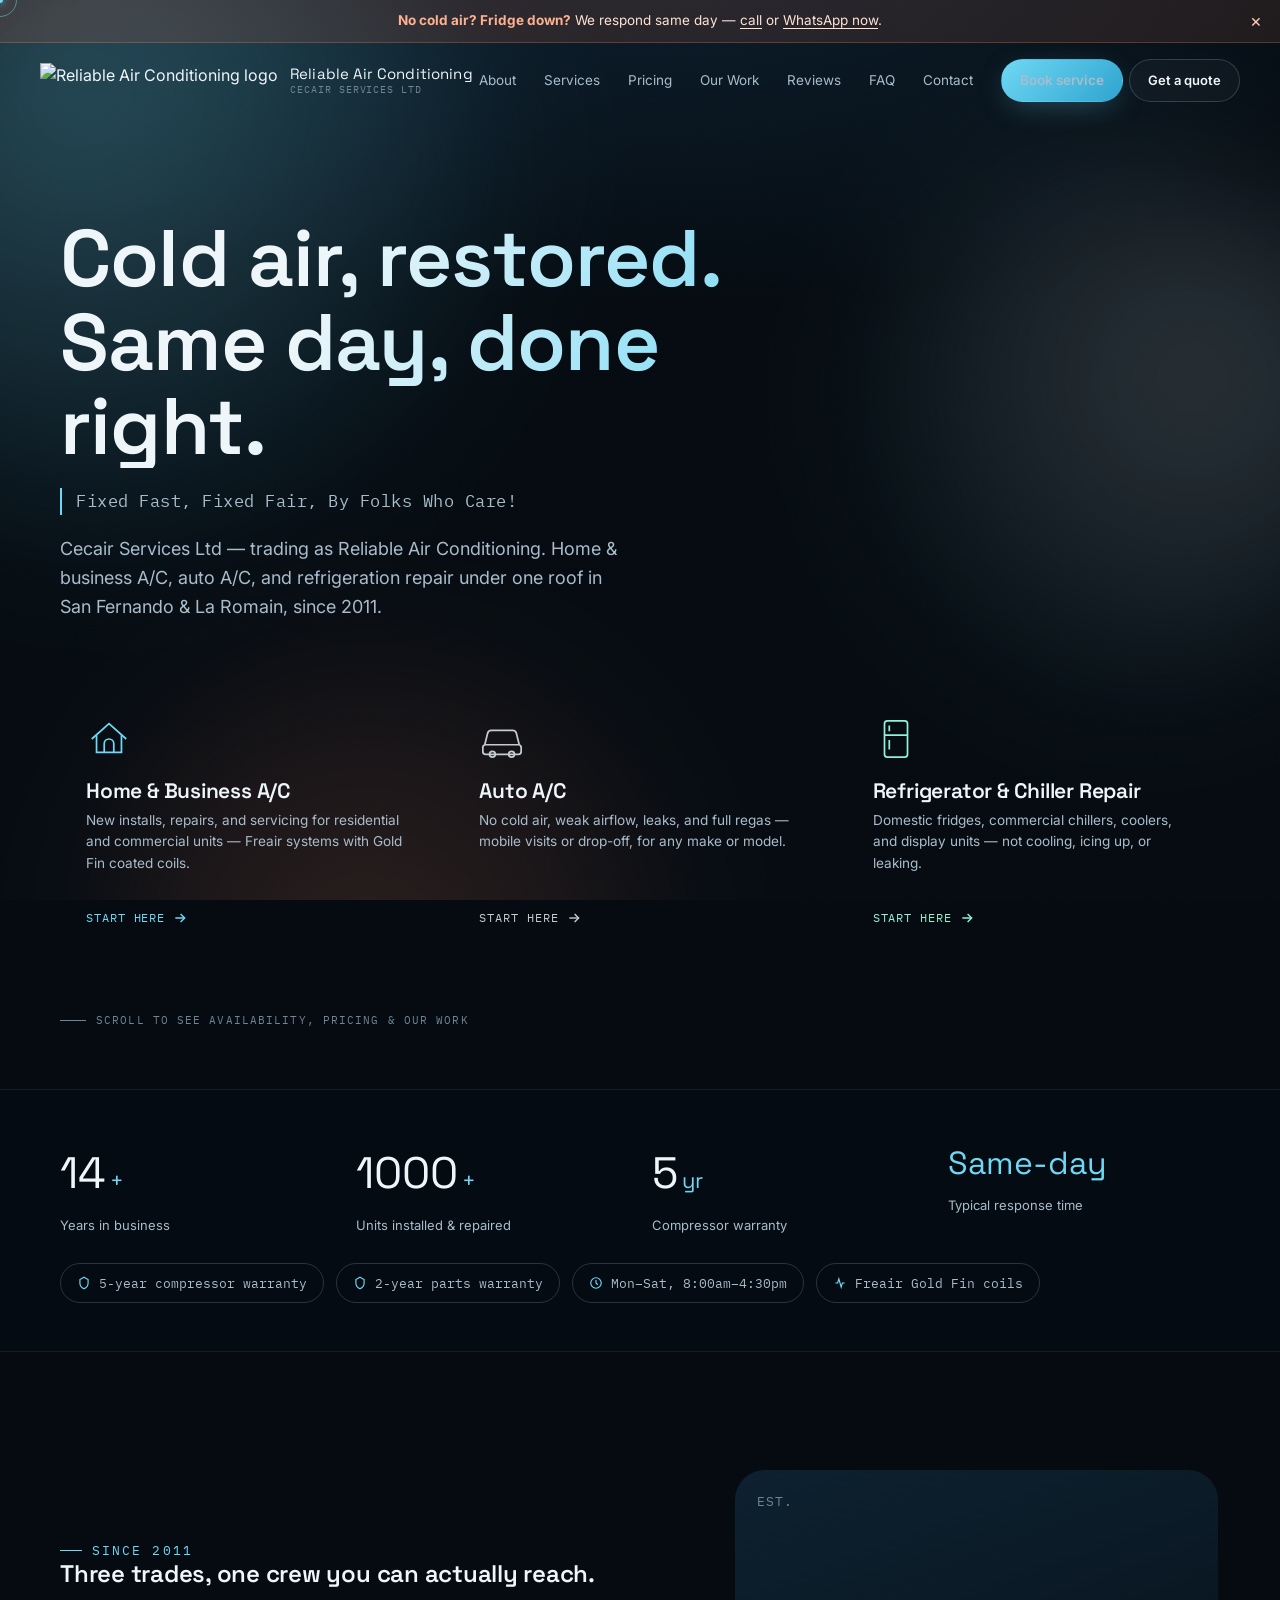
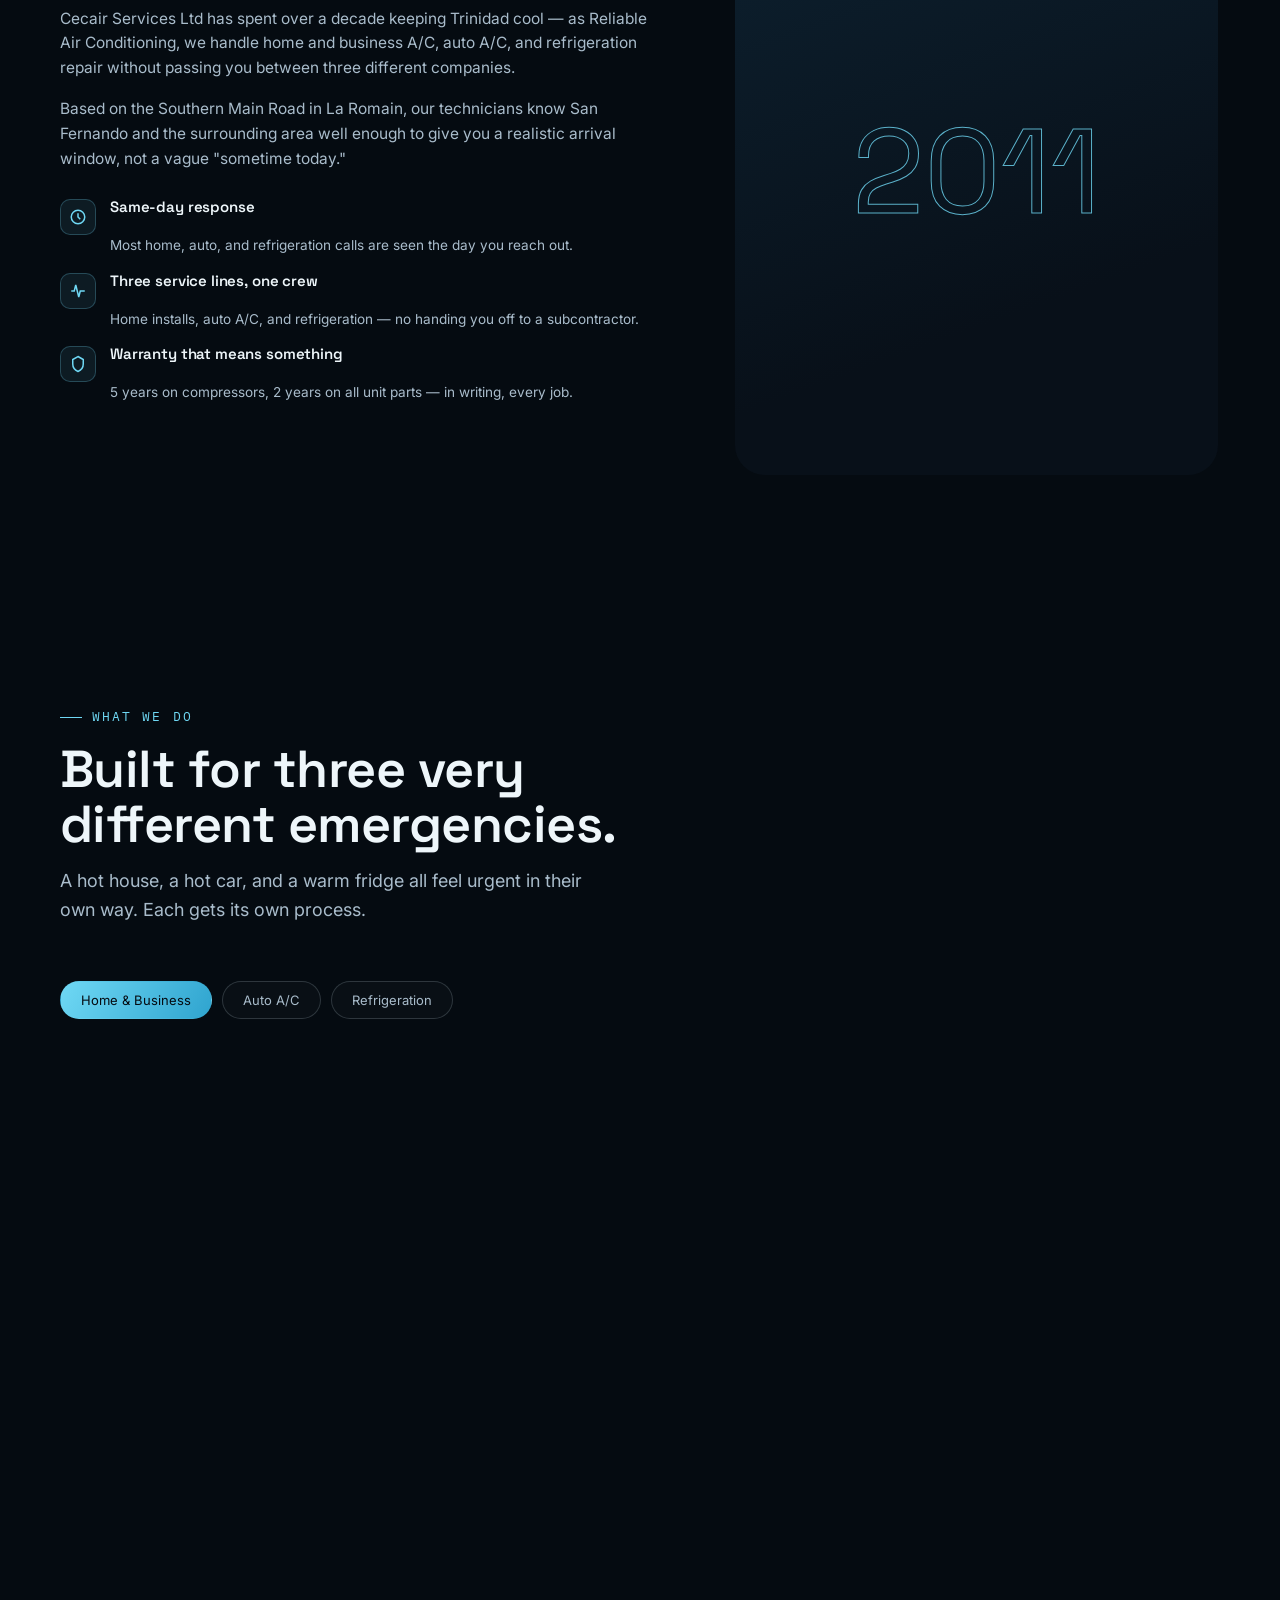
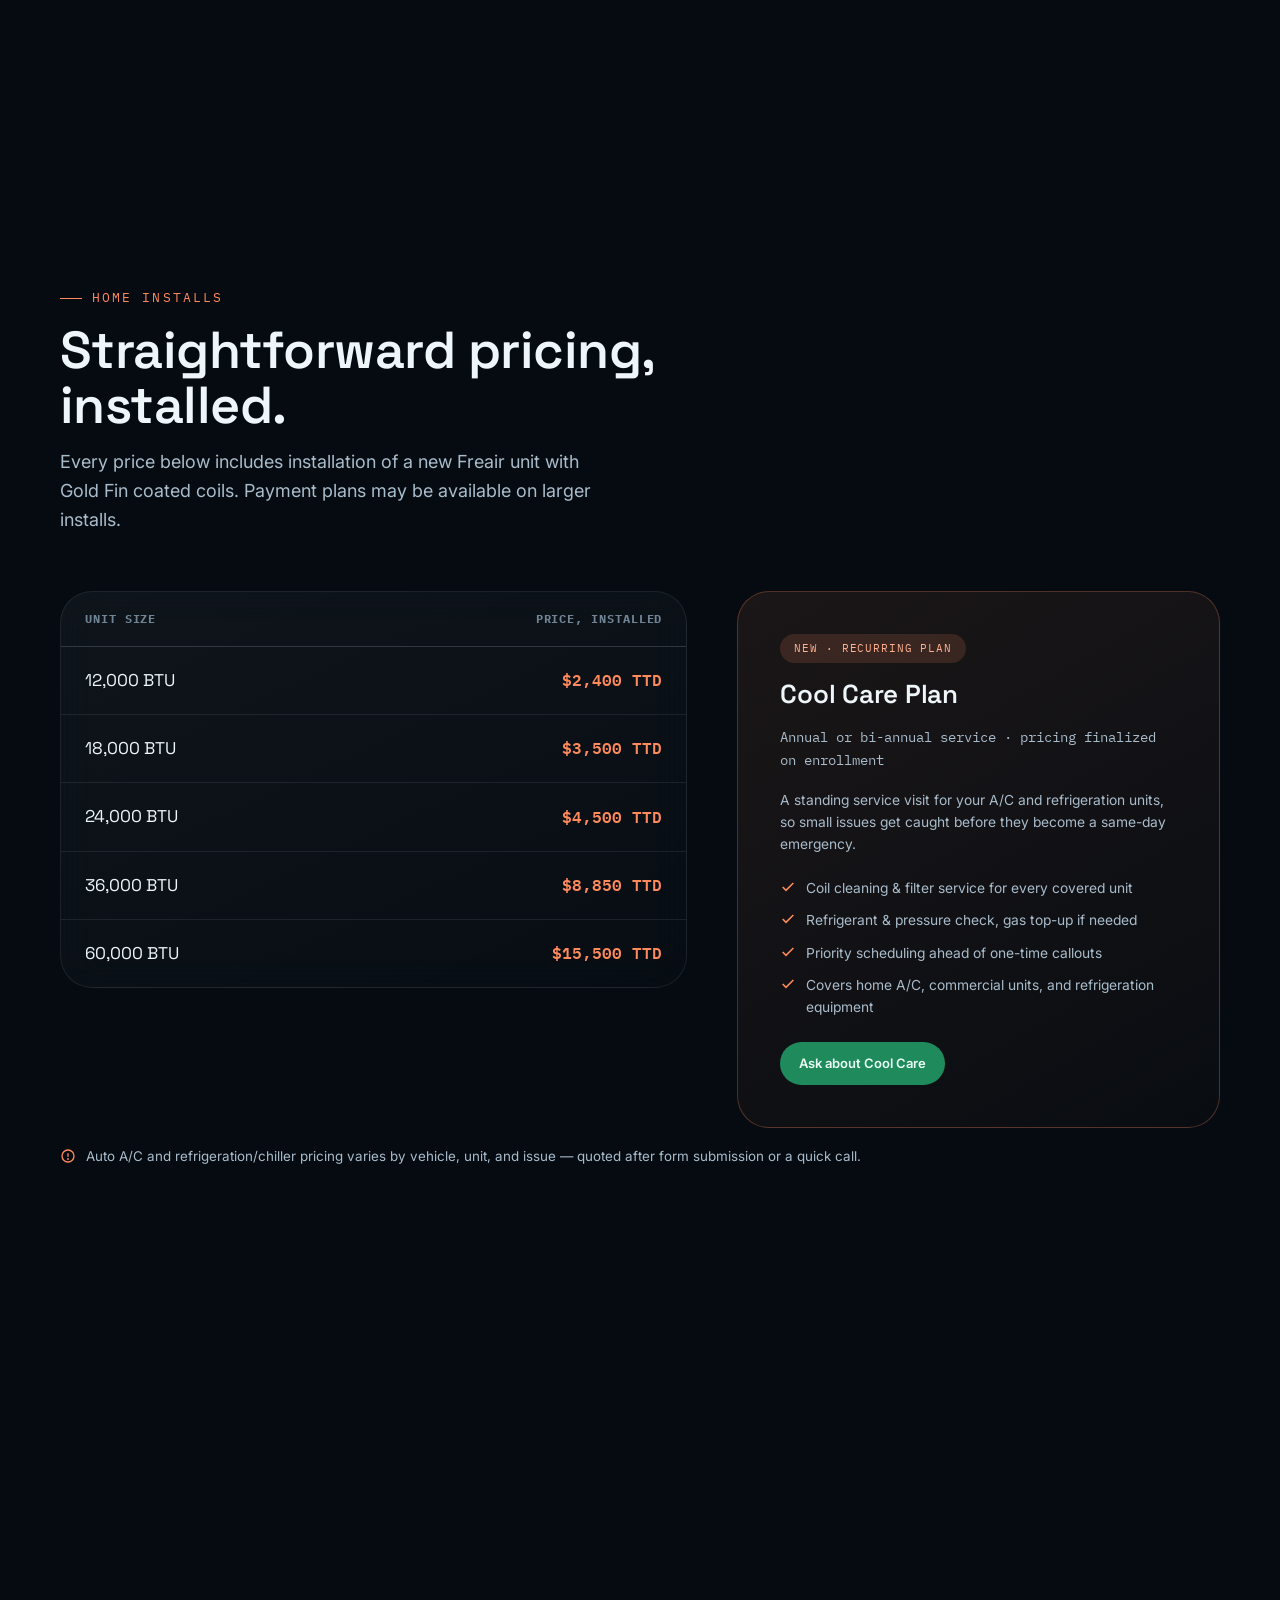
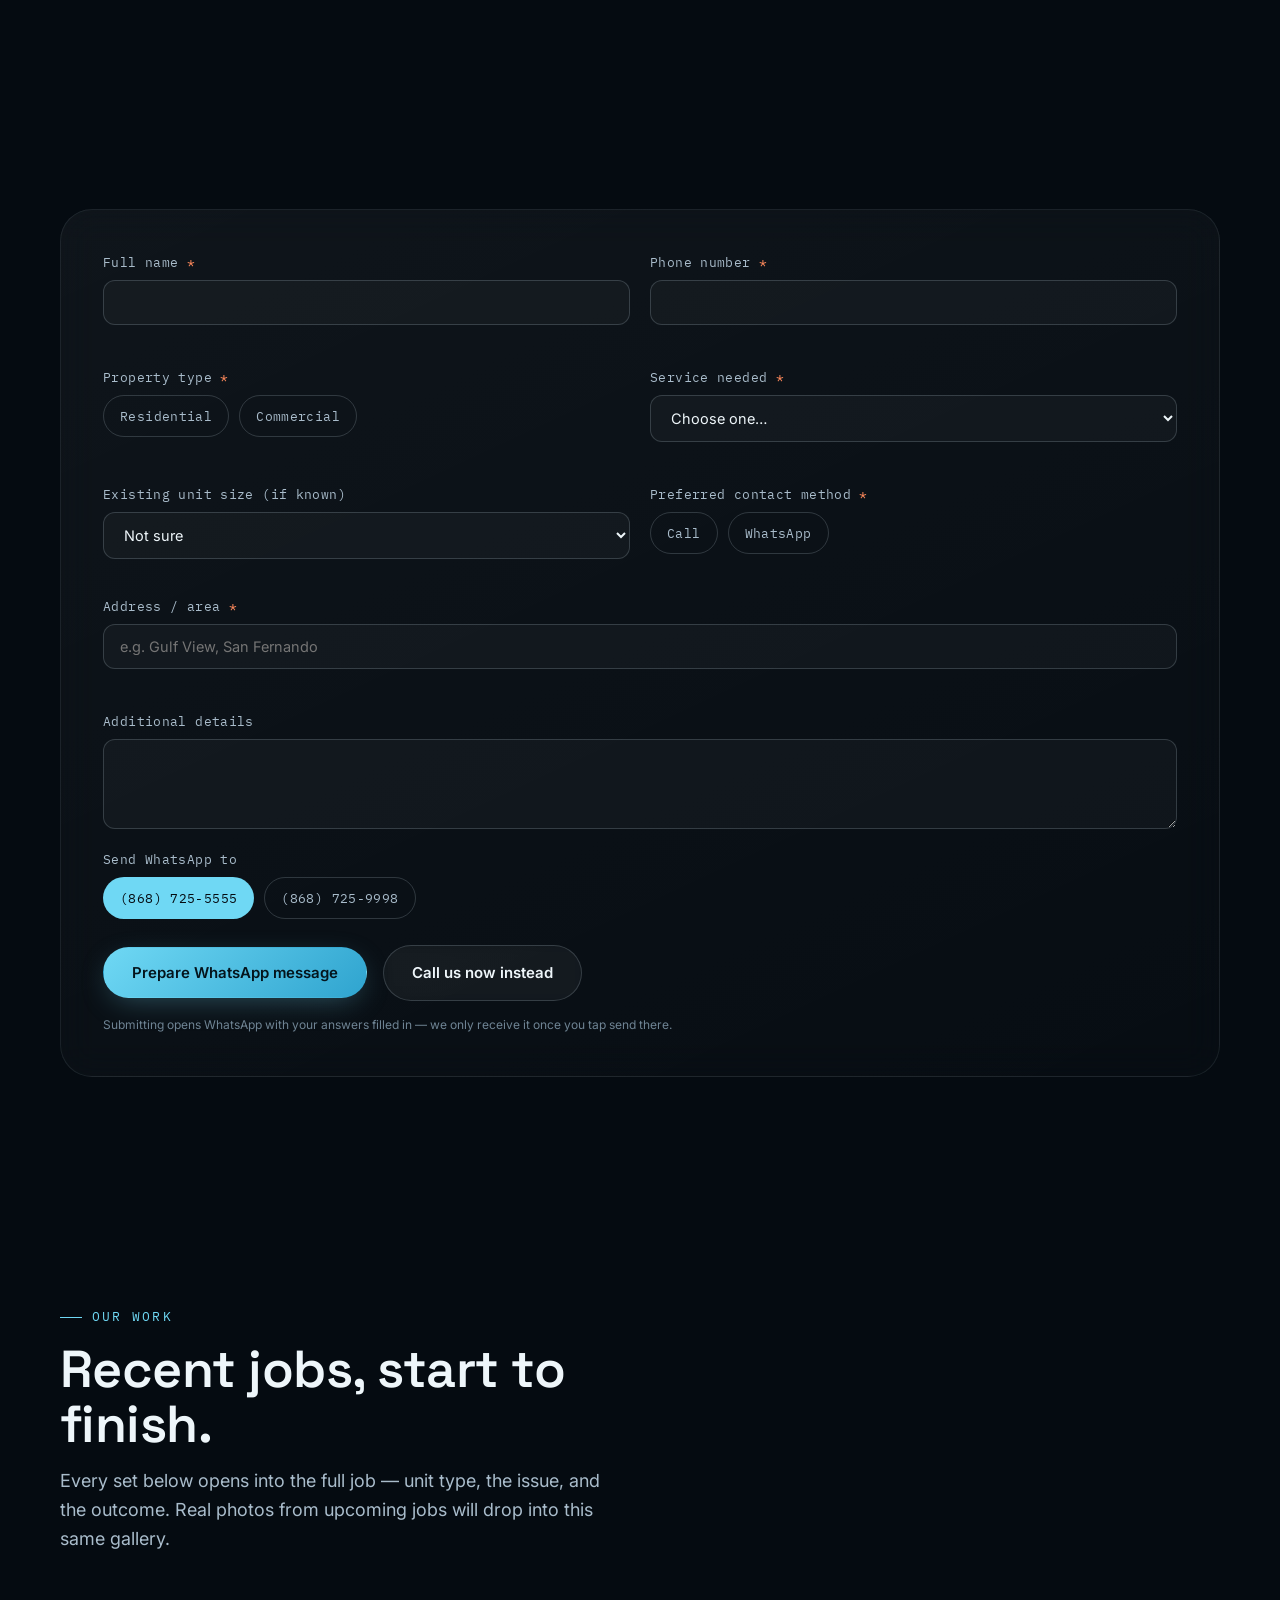
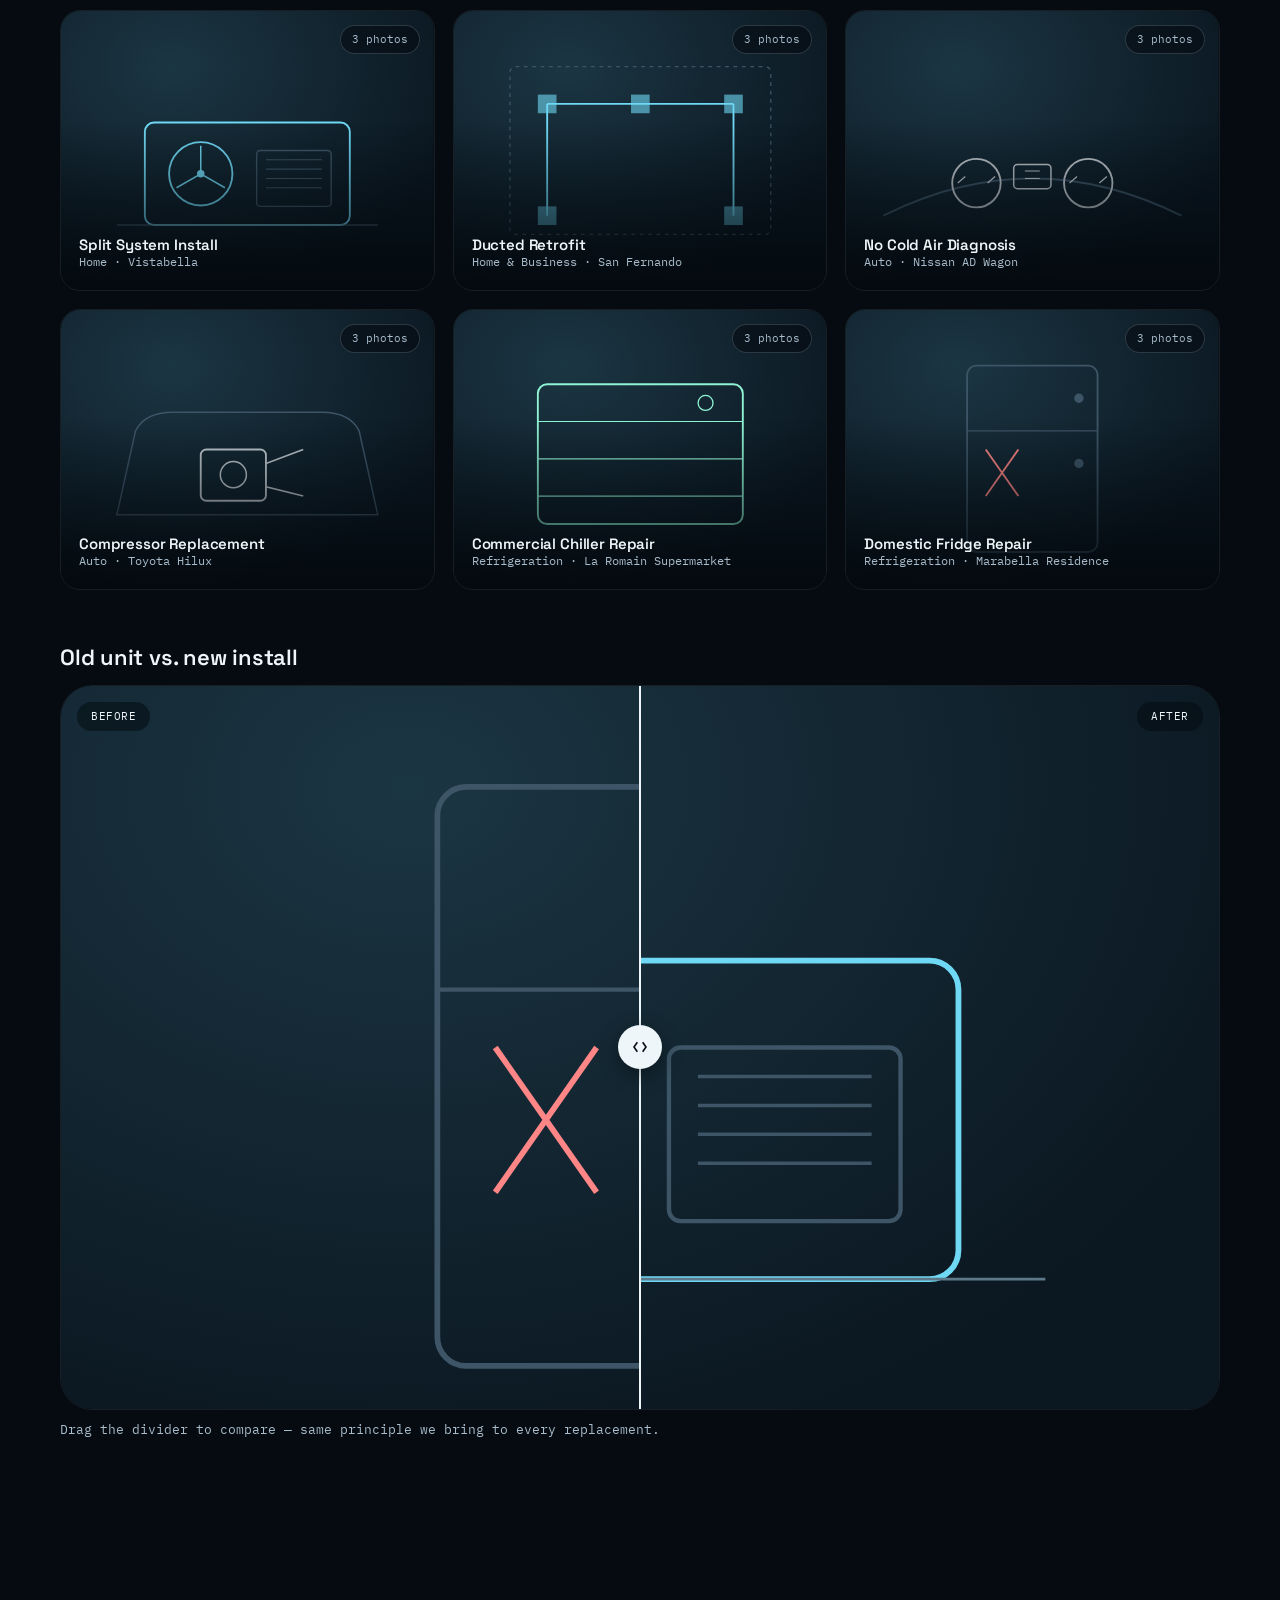
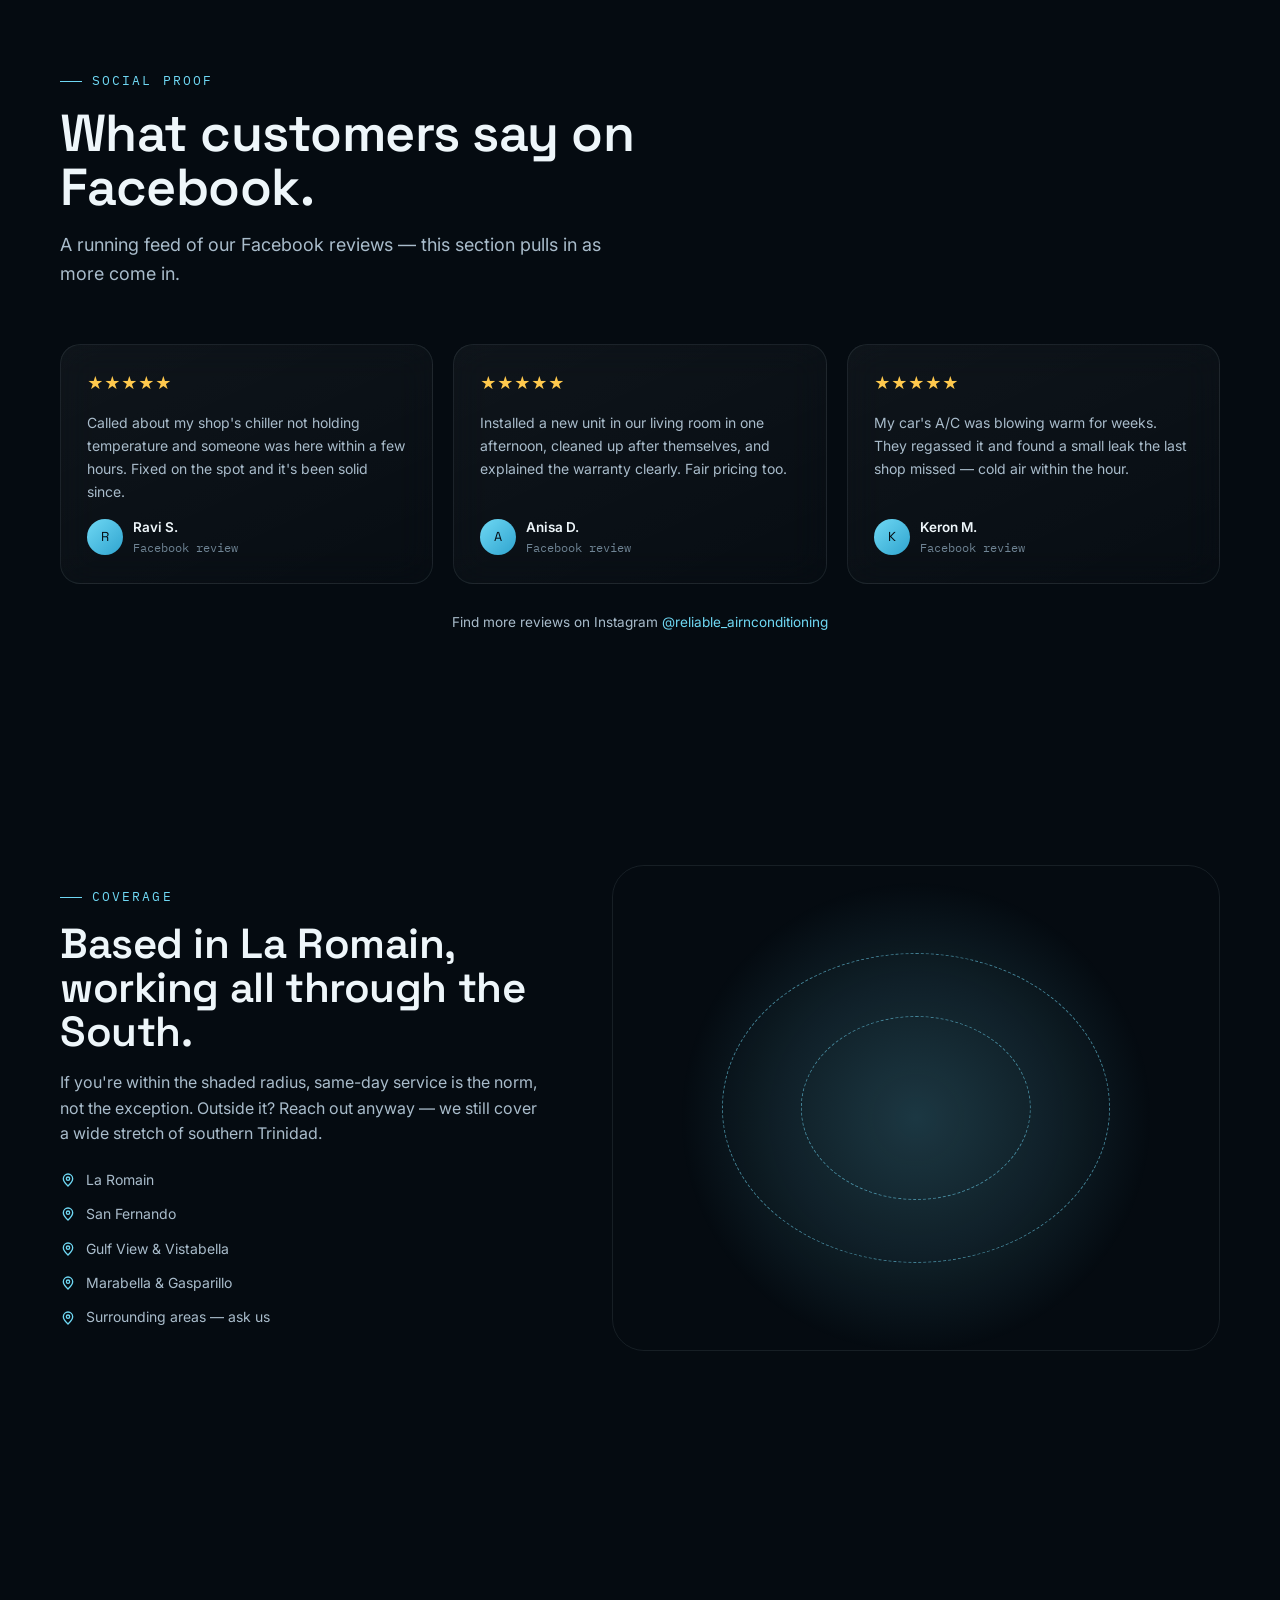
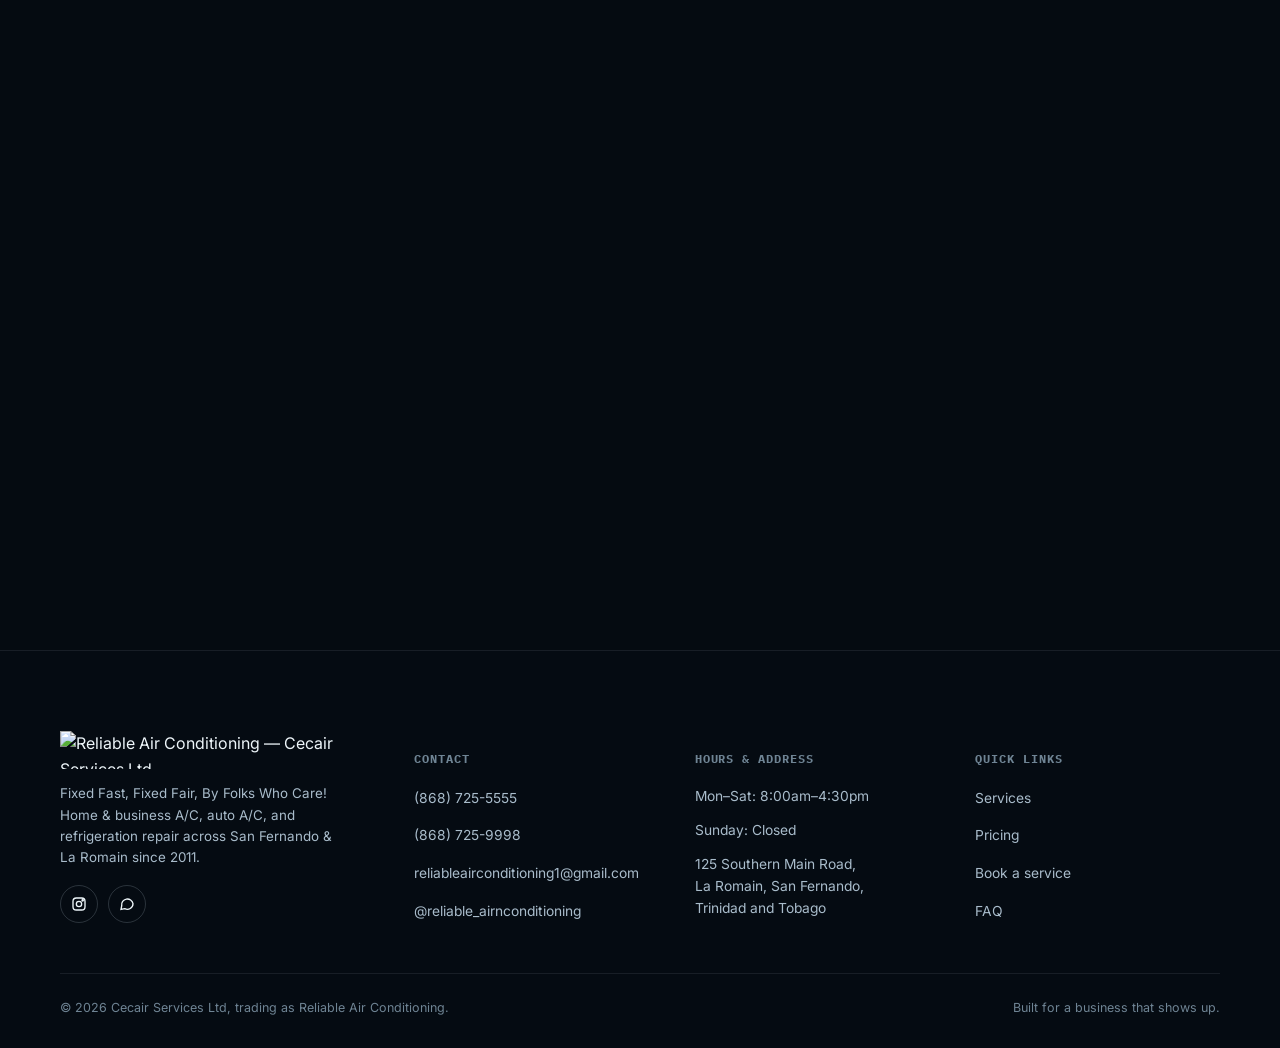
==== index.html.html @ 3db4dce8 "Add files via upload" ====
<!DOCTYPE html>
<html lang="en">
<head>
<meta charset="UTF-8">
<meta name="viewport" content="width=device-width, initial-scale=1, viewport-fit=cover">
<title>Reliable Air Conditioning | AC Repair &amp; Installation, San Fernando &amp; La Romain, Trinidad</title>
<meta name="description" content="Cecair Services Ltd, trading as Reliable Air Conditioning — home &amp; commercial A/C installation and repair, auto A/C regas and diagnostics, and fridge &amp; chiller repair across San Fernando, La Romain and surrounding Trinidad. Same-day response, 5-year compressor warranty, since 2011.">
<meta name="keywords" content="AC repair Trinidad, auto AC repair La Romain, air conditioning installation San Fernando, fridge repair Trinidad, chiller repair San Fernando">
<link rel="canonical" href="https://reliableairconditioning.tt/">

<!-- Open Graph -->
<meta property="og:type" content="business.business">
<meta property="og:title" content="Reliable Air Conditioning — Fixed Fast, Fixed Fair, By Folks Who Care!">
<meta property="og:description" content="Home &amp; business A/C, auto A/C, and fridge &amp; chiller repair in San Fernando &amp; La Romain, Trinidad. Same-day service, 5-year compressor warranty.">
<meta property="og:image" content="assets/logo_lockup_opt.png">
<meta property="og:url" content="https://reliableairconditioning.tt/">
<meta name="twitter:card" content="summary_large_image">

<link rel="icon" type="image/png" sizes="256x256" href="assets/1784479285656">
<link rel="icon" type="image/png" sizes="32x32" href="assets/favicon-32.png">
<link rel="apple-touch-icon" href="assets/favicon.png">

<link rel="preconnect" href="https://fonts.googleapis.com">
<link rel="preconnect" href="https://fonts.gstatic.com" crossorigin>
<link href="https://fonts.googleapis.com/css2?family=Space+Grotesk:wght@500;600;700&family=Inter:wght@400;500;600;700&family=IBM+Plex+Mono:wght@400;500&display=swap" rel="stylesheet">

<link rel="stylesheet" href="style.css">

<script type="application/ld+json">
{
  "@context": "https://schema.org",
  "@type": "HVACBusiness",
  "name": "Reliable Air Conditioning (Cecair Services Ltd)",
  "image": "assets/logo_lockup_opt.png",
  "@id": "https://reliableairconditioning.tt/",
  "url": "https://reliableairconditioning.tt/",
  "telephone": "+1-868-725-5555",
  "priceRange": "$$",
  "address": {
    "@type": "PostalAddress",
    "streetAddress": "125 Southern Main Road, La Romain",
    "addressLocality": "San Fernando",
    "addressCountry": "TT"
  },
  "openingHoursSpecification": [
    { "@type": "OpeningHoursSpecification", "dayOfWeek": ["Monday","Tuesday","Wednesday","Thursday","Friday","Saturday"], "opens": "08:00", "closes": "16:30" }
  ],
  "sameAs": ["https://www.instagram.com/reliable_airnconditioning"],
  "foundingDate": "2011"
}
</script>
</head>
<body>

<!-- ===================== Welcome intro video ===================== -->
<div id="welcome" aria-hidden="true">
  <div class="poster-fallback">
      </div>
  <video autoplay muted playsinline poster="assets/logo_lockup_opt.png"></video>
  <div class="welcome-veil"></div>
  <img class="welcome-logo" src="assets/logo_icon_opt.png" alt="">
  <button class="skip-btn btn btn-ghost btn-sm" type="button">Skip intro →</button>
</div>

<!-- ===================== Liquid ice background ===================== -->
<div class="liquid-ice" aria-hidden="true">
  <div class="blob blob-1"></div>
  <div class="blob blob-2"></div>
  <div class="blob blob-3"></div>
  <div class="blob blob-4"></div>
  <div class="blob blob-5"></div>
  <div class="blob blob-6"></div>
</div>
<div class="grain-overlay" aria-hidden="true"></div>

<div class="top-bar-fixed">
<!-- ===================== Urgent banner ===================== -->
<div class="urgent-banner">
  <span><b>No cold air? Fridge down?</b> We respond same day — <a href="tel:+18687255555">call</a> or <a href="https://wa.me/18687255555" target="_blank" rel="noopener">WhatsApp now</a>.</span>
  <button class="banner-close" aria-label="Dismiss banner">&times;</button>
</div>

<!-- ===================== Header ===================== -->
<header class="site-header">
  <a href="#top" class="brand">
    <img src="assets/logo_icon_opt.png" alt="Reliable Air Conditioning logo">
    <span class="brand-name">Reliable Air Conditioning<small>Cecair Services Ltd</small></span>
  </a>
  <nav class="main-nav">
    <a href="#about">About</a>
    <a href="#services">Services</a>
    <a href="#pricing">Pricing</a>
    <a href="#gallery">Our Work</a>
    <a href="#reviews">Reviews</a>
    <a href="#faq">FAQ</a>
    <a href="#contact">Contact</a>
    <a href="#intake" class="btn btn-primary btn-sm">Book service</a>
  </nav>
  <div class="header-cta">
    <a href="#intake" class="btn btn-ghost btn-sm"><span class="long">Get a quote</span><span class="short">Quote</span></a>
    <button class="nav-toggle" aria-label="Open menu">
      <svg width="18" height="18" viewBox="0 0 24 24" fill="none" stroke="currentColor" stroke-width="2"><line x1="3" y1="6" x2="21" y2="6"/><line x1="3" y1="12" x2="21" y2="12"/><line x1="3" y1="18" x2="21" y2="18"/></svg>
    </button>
  </div>
</header>
</div>

<main id="top">

  <!-- ===================== Hero + service fork ===================== -->
  <section class="hero container">
    <div class="hero-top">
      <img class="hero-logo" src="assets/logo_icon_opt.png" alt="">
      <h1>Cold air, restored.<br>Same day, done right.</h1>
      <p class="tagline">Fixed Fast, Fixed Fair, By Folks Who Care!</p>
      <p class="hero-sub">Cecair Services Ltd — trading as Reliable Air Conditioning. Home &amp; business A/C, auto A/C, and refrigeration repair under one roof in San Fernando &amp; La Romain, since 2011.</p>
    </div>

    <div class="fork" id="fork">
      <div class="fork-card reveal" data-track="home" data-tilt>
        <div>
          <div class="fc-icon">
            <svg viewBox="0 0 48 48" fill="none" stroke="currentColor" stroke-width="1.8"><path d="M6 24 24 8l18 16"/><path d="M11 20v18h26V20"/><path d="M19 38v-9a5 5 0 0 1 10 0v9"/></svg>
          </div>
          <h3>Home &amp; Business A/C</h3>
          <p>New installs, repairs, and servicing for residential and commercial units — Freair systems with Gold Fin coated coils.</p>
        </div>
        <div class="fc-arrow">Start here <svg width="14" height="14" viewBox="0 0 24 24" fill="none" stroke="currentColor" stroke-width="2.4"><line x1="4" y1="12" x2="20" y2="12"/><polyline points="13 5 20 12 13 19"/></svg></div>
      </div>

      <div class="fork-card reveal" data-track="auto" data-tilt>
        <div>
          <div class="fc-icon">
            <svg viewBox="0 0 48 48" fill="none" stroke="currentColor" stroke-width="1.8"><path d="M6 30 9 18a4 4 0 0 1 4-3h22a4 4 0 0 1 4 3l3 12"/><rect x="4" y="30" width="40" height="10" rx="3"/><circle cx="14" cy="40" r="3"/><circle cx="34" cy="40" r="3"/></svg>
          </div>
          <h3>Auto A/C</h3>
          <p>No cold air, weak airflow, leaks, and full regas — mobile visits or drop-off, for any make or model.</p>
        </div>
        <div class="fc-arrow">Start here <svg width="14" height="14" viewBox="0 0 24 24" fill="none" stroke="currentColor" stroke-width="2.4"><line x1="4" y1="12" x2="20" y2="12"/><polyline points="13 5 20 12 13 19"/></svg></div>
      </div>

      <div class="fork-card reveal" data-track="fridge" data-tilt>
        <div>
          <div class="fc-icon">
            <svg viewBox="0 0 48 48" fill="none" stroke="currentColor" stroke-width="1.8"><rect x="12" y="5" width="24" height="38" rx="3"/><line x1="12" y1="20" x2="36" y2="20"/><line x1="17" y1="10" x2="17" y2="16"/><line x1="17" y1="25" x2="17" y2="35"/></svg>
          </div>
          <h3>Refrigerator &amp; Chiller Repair</h3>
          <p>Domestic fridges, commercial chillers, coolers, and display units — not cooling, icing up, or leaking.</p>
        </div>
        <div class="fc-arrow">Start here <svg width="14" height="14" viewBox="0 0 24 24" fill="none" stroke="currentColor" stroke-width="2.4"><line x1="4" y1="12" x2="20" y2="12"/><polyline points="13 5 20 12 13 19"/></svg></div>
      </div>
    </div>

    <div class="hero-scroll-cue"><span class="line"></span>Scroll to see availability, pricing &amp; our work</div>
  </section>

  <!-- ===================== Trust bar ===================== -->
  <section class="trust-bar">
    <div class="container">
      <div class="trust-grid">
        <div class="trust-item reveal">
          <div class="stat" data-count="14"><span class="num">0</span><span class="suffix">+</span></div>
          <div class="label">Years in business</div>
        </div>
        <div class="trust-item reveal">
          <div class="stat" data-count="1000"><span class="num">0</span><span class="suffix">+</span></div>
          <div class="label">Units installed &amp; repaired</div>
        </div>
        <div class="trust-item reveal">
          <div class="stat" data-count="5"><span class="num">0</span><span class="suffix">yr</span></div>
          <div class="label">Compressor warranty</div>
        </div>
        <div class="trust-item reveal">
          <div class="stat stat-text"><span class="num">Same-day</span></div>
          <div class="label">Typical response time</div>
        </div>
      </div>
      <div class="trust-badges reveal">
        <span class="badge"><svg viewBox="0 0 24 24" fill="none" stroke="currentColor" stroke-width="2"><path d="M12 2l7 4v6c0 5-3.5 8.5-7 10-3.5-1.5-7-5-7-10V6l7-4z"/></svg>5-year compressor warranty</span>
        <span class="badge"><svg viewBox="0 0 24 24" fill="none" stroke="currentColor" stroke-width="2"><path d="M12 2l7 4v6c0 5-3.5 8.5-7 10-3.5-1.5-7-5-7-10V6l7-4z"/></svg>2-year parts warranty</span>
        <span class="badge"><svg viewBox="0 0 24 24" fill="none" stroke="currentColor" stroke-width="2"><circle cx="12" cy="12" r="9"/><path d="M12 7v5l3 3"/></svg>Mon–Sat, 8:00am–4:30pm</span>
        <span class="badge"><svg viewBox="0 0 24 24" fill="none" stroke="currentColor" stroke-width="2"><path d="M4 12h4l2-7 4 14 2-7h4"/></svg>Freair Gold Fin coils</span>
      </div>
    </div>
  </section>

  <!-- ===================== About ===================== -->
  <section class="section" id="about">
    <div class="container about-grid">
      <div class="about-copy reveal">
        <div class="eyebrow">Since 2011</div>
        <h2>Three trades, one crew you can actually reach.</h2>
        <p>Cecair Services Ltd has spent over a decade keeping Trinidad cool — as Reliable Air Conditioning, we handle home and business A/C, auto A/C, and refrigeration repair without passing you between three different companies.</p>
        <p>Based on the Southern Main Road in La Romain, our technicians know San Fernando and the surrounding area well enough to give you a realistic arrival window, not a vague "sometime today."</p>
        <div class="about-points">
          <div class="about-point">
            <div class="ap-icon"><svg width="18" height="18" viewBox="0 0 24 24" fill="none" stroke="currentColor" stroke-width="2"><circle cx="12" cy="12" r="9"/><path d="M12 7v5l3 3"/></svg></div>
            <div><h4>Same-day response</h4><p>Most home, auto, and refrigeration calls are seen the day you reach out.</p></div>
          </div>
          <div class="about-point">
            <div class="ap-icon"><svg width="18" height="18" viewBox="0 0 24 24" fill="none" stroke="currentColor" stroke-width="2"><path d="M3 12h4l2-8 4 16 2-8h6"/></svg></div>
            <div><h4>Three service lines, one crew</h4><p>Home installs, auto A/C, and refrigeration — no handing you off to a subcontractor.</p></div>
          </div>
          <div class="about-point">
            <div class="ap-icon"><svg width="18" height="18" viewBox="0 0 24 24" fill="none" stroke="currentColor" stroke-width="2"><path d="M12 2l7 4v6c0 5-3.5 8.5-7 10-3.5-1.5-7-5-7-10V6l7-4z"/></svg></div>
            <div><h4>Warranty that means something</h4><p>5 years on compressors, 2 years on all unit parts — in writing, every job.</p></div>
          </div>
        </div>
      </div>
      <div class="about-visual reveal">
        <div class="about-visual-inner">
          <span class="est">EST.</span>
          <span class="big-year">2011</span>
        </div>
      </div>
    </div>
  </section>

  <!-- ===================== Services breakdown ===================== -->
  <section class="section" id="services">
    <div class="container">
      <div class="section-head reveal">
        <div class="eyebrow">What we do</div>
        <h2>Built for three very different emergencies.</h2>
        <p class="lede">A hot house, a hot car, and a warm fridge all feel urgent in their own way. Each gets its own process.</p>
      </div>

      <div class="services-tabs reveal">
        <button class="stab active" data-tab="home">Home &amp; Business</button>
        <button class="stab" data-tab="auto">Auto A/C</button>
        <button class="stab" data-tab="fridge">Refrigeration</button>
      </div>

      <div class="service-panels reveal">
        <div class="service-panel active" data-panel="home">
          <div class="sp-list">
            <div class="sp-row"><span class="n">01</span><div><h4>New installation</h4><p>Freair split &amp; ducted systems sized correctly for the room or building, not oversold.</p></div></div>
            <div class="sp-row"><span class="n">02</span><div><h4>Repair</h4><p>Diagnosing weak cooling, leaks, odd noises, and electrical faults on any brand of unit.</p></div></div>
            <div class="sp-row"><span class="n">03</span><div><h4>Servicing &amp; maintenance</h4><p>Coil cleaning, gas top-ups, and filter service to keep warranties valid and bills down.</p></div></div>
          </div>
          <div class="sp-visual"><svg viewBox="0 0 48 48" fill="none" stroke="var(--ice)" stroke-width="1.4"><path d="M6 24 24 8l18 16"/><path d="M11 20v18h26V20"/><path d="M19 38v-9a5 5 0 0 1 10 0v9"/></svg></div>
        </div>

        <div class="service-panel" data-panel="auto">
          <div class="sp-list">
            <div class="sp-row"><span class="n">01</span><div><h4>Diagnostics</h4><p>Full pressure and airflow check to pin down exactly why the vents aren't cold.</p></div></div>
            <div class="sp-row"><span class="n">02</span><div><h4>Regas &amp; repair</h4><p>Compressor, condenser, and hose work, plus a full refrigerant regas when needed.</p></div></div>
            <div class="sp-row"><span class="n">03</span><div><h4>Mobile or drop-off</h4><p>We come to you, or you drop the vehicle to us on the Southern Main Road.</p></div></div>
          </div>
          <div class="sp-visual"><svg viewBox="0 0 48 48" fill="none" stroke="var(--steel)" stroke-width="1.4"><path d="M6 30 9 18a4 4 0 0 1 4-3h22a4 4 0 0 1 4 3l3 12"/><rect x="4" y="30" width="40" height="10" rx="3"/><circle cx="14" cy="40" r="3"/><circle cx="34" cy="40" r="3"/></svg></div>
        </div>

        <div class="service-panel" data-panel="fridge">
          <div class="sp-list">
            <div class="sp-row"><span class="n">01</span><div><h4>Domestic fridges &amp; freezers</h4><p>Not cooling, icing up, leaking, or noisy — repaired at your home.</p></div></div>
            <div class="sp-row"><span class="n">02</span><div><h4>Commercial chillers &amp; coolers</h4><p>Walk-in chillers, display fridges, and coolers for shops, bars, and restaurants.</p></div></div>
            <div class="sp-row"><span class="n">03</span><div><h4>Compressor &amp; seal work</h4><p>Compressor swaps, door seal replacement, and full regas on any unit type.</p></div></div>
          </div>
          <div class="sp-visual"><svg viewBox="0 0 48 48" fill="none" stroke="var(--glacier)" stroke-width="1.4"><rect x="12" y="5" width="24" height="38" rx="3"/><line x1="12" y1="20" x2="36" y2="20"/><line x1="17" y1="10" x2="17" y2="16"/><line x1="17" y1="25" x2="17" y2="35"/></svg></div>
        </div>
      </div>
    </div>
  </section>

  <!-- ===================== Pricing + Cool Care Plan ===================== -->
  <section class="section accent-warm" id="pricing">
    <div class="container">
      <div class="section-head reveal">
        <div class="eyebrow">Home installs</div>
        <h2>Straightforward pricing, installed.</h2>
        <p class="lede">Every price below includes installation of a new Freair unit with Gold Fin coated coils. Payment plans may be available on larger installs.</p>
      </div>

      <div class="pricing-cols">
        <div class="pricing-table-wrap glass reveal">
          <table class="pricing-table">
            <thead><tr><th>Unit size</th><th style="text-align:right">Price, installed</th></tr></thead>
            <tbody>
              <tr><td class="size">12,000 BTU</td><td class="price">$2,400 TTD</td></tr>
              <tr><td class="size">18,000 BTU</td><td class="price">$3,500 TTD</td></tr>
              <tr><td class="size">24,000 BTU</td><td class="price">$4,500 TTD</td></tr>
              <tr><td class="size">36,000 BTU</td><td class="price">$8,850 TTD</td></tr>
              <tr><td class="size">60,000 BTU</td><td class="price">$15,500 TTD</td></tr>
            </tbody>
          </table>
        </div>

        <div class="coolcare-card reveal">
          <span class="coolcare-badge">New · Recurring plan</span>
          <h3>Cool Care Plan</h3>
          <div class="cc-price">Annual or bi-annual service · pricing finalized on enrollment</div>
          <p style="color:var(--mist);font-size:13.8px">A standing service visit for your A/C and refrigeration units, so small issues get caught before they become a same-day emergency.</p>
          <ul class="coolcare-list">
            <li><svg viewBox="0 0 24 24" fill="none" stroke="currentColor" stroke-width="2.4"><polyline points="20 6 9 17 4 12"/></svg>Coil cleaning &amp; filter service for every covered unit</li>
            <li><svg viewBox="0 0 24 24" fill="none" stroke="currentColor" stroke-width="2.4"><polyline points="20 6 9 17 4 12"/></svg>Refrigerant &amp; pressure check, gas top-up if needed</li>
            <li><svg viewBox="0 0 24 24" fill="none" stroke="currentColor" stroke-width="2.4"><polyline points="20 6 9 17 4 12"/></svg>Priority scheduling ahead of one-time callouts</li>
            <li><svg viewBox="0 0 24 24" fill="none" stroke="currentColor" stroke-width="2.4"><polyline points="20 6 9 17 4 12"/></svg>Covers home A/C, commercial units, and refrigeration equipment</li>
          </ul>
          <a href="https://wa.me/18687255555?text=Hi%2C%20I%27d%20like%20to%20ask%20about%20the%20Cool%20Care%20Plan." target="_blank" rel="noopener" class="btn btn-whatsapp btn-sm" style="align-self:flex-start;margin-top:6px">Ask about Cool Care</a>
        </div>
      </div>

      <p class="pricing-note reveal"><svg viewBox="0 0 24 24" fill="none" stroke="currentColor" stroke-width="2"><circle cx="12" cy="12" r="9"/><line x1="12" y1="8" x2="12" y2="13"/><circle cx="12" cy="16.5" r="0.5" fill="currentColor"/></svg>Auto A/C and refrigeration/chiller pricing varies by vehicle, unit, and issue — quoted after form submission or a quick call.</p>
    </div>
  </section>

  <!-- ===================== Intake flow ===================== -->
  <section class="section intake" id="intake">
    <div class="container">
      <div class="section-head reveal">
        <div class="eyebrow">Book a service</div>
        <h2>Tell us what's wrong. We'll take it from there.</h2>
        <p class="lede">Pick your track, fill in a few details, and we'll open WhatsApp with everything pre-filled — nothing sends until you tap send.</p>
      </div>

      <div class="track-switch reveal">
        <button class="track-btn active" data-form="home"><h4>Home &amp; Business A/C</h4><span>Install · repair · servicing</span></button>
        <button class="track-btn" data-form="auto"><h4>Auto A/C</h4><span>Diagnostics · regas · repair</span></button>
        <button class="track-btn" data-form="fridge"><h4>Refrigerator &amp; Chiller</h4><span>Domestic · commercial</span></button>
      </div>

      <!-- HOME FORM -->
      <div class="form-panel active glass" data-panel="home" style="padding:clamp(24px,4vw,42px);border-radius:32px">
        <form class="intake-form" novalidate>
          <div class="form-grid">
            <div class="field"><label>Full name <span class="req">*</span></label><input type="text" name="name" data-required data-summary-label="Name"><span class="err-msg"></span></div>
            <div class="field"><label>Phone number <span class="req">*</span></label><input type="tel" name="phone" data-required data-summary-label="Phone"><span class="err-msg"></span></div>

            <div class="field"><label>Property type <span class="req">*</span></label>
              <div class="radio-group" data-required data-summary-label="Property type">
                <label class="radio-chip"><input type="radio" name="propertyType" value="Residential" data-summary-label="Property type">Residential</label>
                <label class="radio-chip"><input type="radio" name="propertyType" value="Commercial" data-summary-label="Property type">Commercial</label>
              </div>
              <span class="err-msg"></span>
            </div>
            <div class="field"><label>Service needed <span class="req">*</span></label>
              <select name="serviceNeeded" data-required data-summary-label="Service needed">
                <option value="">Choose one…</option>
                <option>New install</option>
                <option>Repair</option>
                <option>Servicing &amp; maintenance</option>
                <option>Refrigeration equipment</option>
              </select><span class="err-msg"></span>
            </div>

            <div class="field"><label>Existing unit size (if known)</label>
              <select name="unitSize" data-summary-label="Existing unit size">
                <option value="">Not sure</option>
                <option>12,000 BTU</option><option>18,000 BTU</option><option>24,000 BTU</option>
                <option>36,000 BTU</option><option>60,000 BTU</option><option>Not sure</option>
              </select>
            </div>
            <div class="field"><label>Preferred contact method <span class="req">*</span></label>
              <div class="radio-group" data-required data-summary-label="Preferred contact">
                <label class="radio-chip"><input type="radio" name="contactMethod" value="Call" data-summary-label="Preferred contact">Call</label>
                <label class="radio-chip"><input type="radio" name="contactMethod" value="WhatsApp" data-summary-label="Preferred contact">WhatsApp</label>
              </div><span class="err-msg"></span>
            </div>

            <div class="field full"><label>Address / area <span class="req">*</span></label><input type="text" name="address" placeholder="e.g. Gulf View, San Fernando" data-required data-summary-label="Address / area"><span class="err-msg"></span></div>
            <div class="field full"><label>Additional details</label><textarea name="details" data-summary-label="Details"></textarea></div>

            <div class="field full"><label>Send WhatsApp to</label>
              <div class="radio-group">
                <label class="radio-chip checked"><input type="radio" name="contactNumber" value="primary" checked>(868) 725-5555</label>
                <label class="radio-chip"><input type="radio" name="contactNumber" value="secondary">(868) 725-9998</label>
              </div>
            </div>
          </div>
          <div class="form-actions">
            <button type="submit" class="btn btn-primary">Prepare WhatsApp message</button>
            <a href="tel:+18687255555" class="btn btn-ghost">Call us now instead</a>
          </div>
          <p class="form-note">Submitting opens WhatsApp with your answers filled in — we only receive it once you tap send there.</p>
        </form>
        <div class="success-state">
          <div class="s-icon"><svg width="28" height="28" viewBox="0 0 24 24" fill="none" stroke="currentColor" stroke-width="2.4"><polyline points="20 6 9 17 4 12"/></svg></div>
          <h3>Your message is ready.</h3>
          <p>Nothing has been sent yet — tap the button below to open WhatsApp with your details already filled in, then hit send there.</p>
          <div class="success-actions">
            <a href="#" target="_blank" rel="noopener" class="btn btn-whatsapp wa-send">Open WhatsApp &amp; send</a>
            <a href="#" class="btn btn-ghost call-now">Call us now</a>
          </div>
          <div class="summary-box"></div>
          <button type="button" class="btn btn-ghost btn-sm reset-form" style="margin-top:8px">Start a new request</button>
        </div>
      </div>

      <!-- AUTO FORM -->
      <div class="form-panel glass" data-panel="auto" style="padding:clamp(24px,4vw,42px);border-radius:32px">
        <form class="intake-form" novalidate>
          <div class="form-grid">
            <div class="field"><label>Full name <span class="req">*</span></label><input type="text" name="name" data-required data-summary-label="Name"><span class="err-msg"></span></div>
            <div class="field"><label>Phone number <span class="req">*</span></label><input type="tel" name="phone" data-required data-summary-label="Phone"><span class="err-msg"></span></div>

            <div class="field"><label>Vehicle make &amp; model <span class="req">*</span></label><input type="text" name="vehicle" placeholder="e.g. Nissan AD Wagon" data-required data-summary-label="Vehicle"><span class="err-msg"></span></div>
            <div class="field"><label>Vehicle year</label><input type="text" name="vehicleYear" placeholder="e.g. 2016" data-summary-label="Vehicle year"></div>

            <div class="field full"><label>Issue <span class="req">*</span></label>
              <select name="issue" data-required data-summary-label="Issue">
                <option value="">Choose one…</option>
                <option>No cold air</option><option>Weak airflow</option><option>Strange noise</option>
                <option>Leak</option><option>Full regas</option><option>Compressor issue</option><option>Not sure</option>
              </select><span class="err-msg"></span>
            </div>

            <div class="field"><label>Preferred contact method <span class="req">*</span></label>
              <div class="radio-group" data-required data-summary-label="Preferred contact">
                <label class="radio-chip"><input type="radio" name="contactMethod" value="Call" data-summary-label="Preferred contact">Call</label>
                <label class="radio-chip"><input type="radio" name="contactMethod" value="WhatsApp" data-summary-label="Preferred contact">WhatsApp</label>
              </div><span class="err-msg"></span>
            </div>
            <div class="field"><label>Drop-off or mobile visit <span class="req">*</span></label>
              <div class="radio-group" data-required data-summary-label="Visit type">
                <label class="radio-chip"><input type="radio" name="visitType" value="Drop-off" data-summary-label="Visit type">Drop-off</label>
                <label class="radio-chip"><input type="radio" name="visitType" value="Mobile visit" data-summary-label="Visit type">Mobile visit</label>
              </div><span class="err-msg"></span>
            </div>

            <div class="field full"><label>Additional details</label><textarea name="details" data-summary-label="Details"></textarea></div>

            <div class="field full"><label>Send WhatsApp to</label>
              <div class="radio-group">
                <label class="radio-chip checked"><input type="radio" name="contactNumber" value="primary" checked>(868) 725-5555</label>
                <label class="radio-chip"><input type="radio" name="contactNumber" value="secondary">(868) 725-9998</label>
              </div>
            </div>
          </div>
          <div class="form-actions">
            <button type="submit" class="btn btn-primary">Prepare WhatsApp message</button>
            <a href="tel:+18687255555" class="btn btn-ghost">Call us now instead</a>
          </div>
          <p class="form-note">Submitting opens WhatsApp with your answers filled in — we only receive it once you tap send there.</p>
        </form>
        <div class="success-state">
          <div class="s-icon"><svg width="28" height="28" viewBox="0 0 24 24" fill="none" stroke="currentColor" stroke-width="2.4"><polyline points="20 6 9 17 4 12"/></svg></div>
          <h3>Your message is ready.</h3>
          <p>Nothing has been sent yet — tap the button below to open WhatsApp with your details already filled in, then hit send there.</p>
          <div class="success-actions">
            <a href="#" target="_blank" rel="noopener" class="btn btn-whatsapp wa-send">Open WhatsApp &amp; send</a>
            <a href="#" class="btn btn-ghost call-now">Call us now</a>
          </div>
          <div class="summary-box"></div>
          <button type="button" class="btn btn-ghost btn-sm reset-form" style="margin-top:8px">Start a new request</button>
        </div>
      </div>

      <!-- FRIDGE FORM -->
      <div class="form-panel glass" data-panel="fridge" style="padding:clamp(24px,4vw,42px);border-radius:32px">
        <form class="intake-form" novalidate>
          <div class="form-grid">
            <div class="field"><label>Full name <span class="req">*</span></label><input type="text" name="name" data-required data-summary-label="Name"><span class="err-msg"></span></div>
            <div class="field"><label>Phone number <span class="req">*</span></label><input type="tel" name="phone" data-required data-summary-label="Phone"><span class="err-msg"></span></div>

            <div class="field"><label>Unit type <span class="req">*</span></label>
              <select name="unitType" data-required data-summary-label="Unit type">
                <option value="">Choose one…</option>
                <option>Domestic fridge</option><option>Freezer</option><option>Commercial chiller</option>
                <option>Cooler</option><option>Display fridge</option><option>Other</option>
              </select><span class="err-msg"></span>
            </div>
            <div class="field"><label>Setting <span class="req">*</span></label>
              <div class="radio-group" data-required data-summary-label="Setting">
                <label class="radio-chip"><input type="radio" name="setting" value="Residential" data-summary-label="Setting">Residential</label>
                <label class="radio-chip"><input type="radio" name="setting" value="Commercial" data-summary-label="Setting">Commercial</label>
              </div><span class="err-msg"></span>
            </div>

            <div class="field full"><label>Issue <span class="req">*</span></label>
              <select name="issue" data-required data-summary-label="Issue">
                <option value="">Choose one…</option>
                <option>Not cooling</option><option>Leaking</option><option>Strange noise</option>
                <option>Icing up</option><option>Door seal issue</option><option>Compressor issue</option><option>Not sure</option>
              </select><span class="err-msg"></span>
            </div>

            <div class="field"><label>Preferred contact method <span class="req">*</span></label>
              <div class="radio-group" data-required data-summary-label="Preferred contact">
                <label class="radio-chip"><input type="radio" name="contactMethod" value="Call" data-summary-label="Preferred contact">Call</label>
                <label class="radio-chip"><input type="radio" name="contactMethod" value="WhatsApp" data-summary-label="Preferred contact">WhatsApp</label>
              </div><span class="err-msg"></span>
            </div>
            <div class="field"><label>On-site visit or drop-off <span class="req">*</span></label>
              <div class="radio-group" data-required data-summary-label="Visit type">
                <label class="radio-chip"><input type="radio" name="visitType" value="On-site visit" data-summary-label="Visit type">On-site visit</label>
                <label class="radio-chip"><input type="radio" name="visitType" value="Drop-off" data-summary-label="Visit type">Drop-off</label>
              </div><span class="err-msg"></span>
            </div>

            <div class="field full"><label>Address / area <span class="req">*</span></label><input type="text" name="address" placeholder="e.g. La Romain" data-required data-summary-label="Address / area"><span class="err-msg"></span></div>
            <div class="field full"><label>Additional details</label><textarea name="details" data-summary-label="Details"></textarea></div>

            <div class="field full"><label>Send WhatsApp to</label>
              <div class="radio-group">
                <label class="radio-chip checked"><input type="radio" name="contactNumber" value="primary" checked>(868) 725-5555</label>
                <label class="radio-chip"><input type="radio" name="contactNumber" value="secondary">(868) 725-9998</label>
              </div>
            </div>
          </div>
          <div class="form-actions">
            <button type="submit" class="btn btn-primary">Prepare WhatsApp message</button>
            <a href="tel:+18687255555" class="btn btn-ghost">Call us now instead</a>
          </div>
          <p class="form-note">Submitting opens WhatsApp with your answers filled in — we only receive it once you tap send there.</p>
        </form>
        <div class="success-state">
          <div class="s-icon"><svg width="28" height="28" viewBox="0 0 24 24" fill="none" stroke="currentColor" stroke-width="2.4"><polyline points="20 6 9 17 4 12"/></svg></div>
          <h3>Your message is ready.</h3>
          <p>Nothing has been sent yet — tap the button below to open WhatsApp with your details already filled in, then hit send there.</p>
          <div class="success-actions">
            <a href="#" target="_blank" rel="noopener" class="btn btn-whatsapp wa-send">Open WhatsApp &amp; send</a>
            <a href="#" class="btn btn-ghost call-now">Call us now</a>
          </div>
          <div class="summary-box"></div>
          <button type="button" class="btn btn-ghost btn-sm reset-form" style="margin-top:8px">Start a new request</button>
        </div>
      </div>
    </div>
  </section>

  <!-- ===================== Gallery ===================== -->
  <section class="section" id="gallery">
    <div class="container">
      <div class="section-head reveal">
        <div class="eyebrow">Our work</div>
        <h2>Recent jobs, start to finish.</h2>
        <p class="lede">Every set below opens into the full job — unit type, the issue, and the outcome. Real photos from upcoming jobs will drop into this same gallery.</p>
      </div>
      <div class="gallery-grid"></div>

      <div style="margin-top:56px" class="reveal">
        <h3 style="font-size:22px;margin-bottom:16px">Old unit vs. new install</h3>
        <div class="ba-slider">
          <div class="ba-media ba-before"></div>
          <div class="ba-media ba-after"></div>
          <span class="ba-label before">Before</span>
          <span class="ba-label after">After</span>
          <div class="ba-divider"><div class="ba-handle"><svg width="16" height="16" viewBox="0 0 24 24" fill="none" stroke="currentColor" stroke-width="2.4"><polyline points="8 5 3 12 8 19"/><polyline points="16 5 21 12 16 19"/></svg></div></div>
        </div>
        <p style="color:var(--mist);font-size:13px;margin-top:10px;font-family:var(--mono)">Drag the divider to compare — same principle we bring to every replacement.</p>
      </div>
    </div>
  </section>

  <!-- ===================== Reviews ===================== -->
  <section class="section" id="reviews">
    <div class="container">
      <div class="section-head reveal">
        <div class="eyebrow">Social proof</div>
        <h2>What customers say on Facebook.</h2>
        <p class="lede">A running feed of our Facebook reviews — this section pulls in as more come in.</p>
      </div>
      <div class="reviews-grid">
        <div class="review-card glass reveal">
          <div class="review-stars">★★★★★</div>
          <p>Called about my shop's chiller not holding temperature and someone was here within a few hours. Fixed on the spot and it's been solid since.</p>
          <div class="review-who"><div class="review-avatar">R</div><div><div class="name">Ravi S.</div><div class="src">Facebook review</div></div></div>
        </div>
        <div class="review-card glass reveal">
          <div class="review-stars">★★★★★</div>
          <p>Installed a new unit in our living room in one afternoon, cleaned up after themselves, and explained the warranty clearly. Fair pricing too.</p>
          <div class="review-who"><div class="review-avatar">A</div><div><div class="name">Anisa D.</div><div class="src">Facebook review</div></div></div>
        </div>
        <div class="review-card glass reveal">
          <div class="review-stars">★★★★★</div>
          <p>My car's A/C was blowing warm for weeks. They regassed it and found a small leak the last shop missed — cold air within the hour.</p>
          <div class="review-who"><div class="review-avatar">K</div><div><div class="name">Keron M.</div><div class="src">Facebook review</div></div></div>
        </div>
      </div>
      <p class="reviews-cta">Find more reviews on Instagram <a href="https://www.instagram.com/reliable_airnconditioning" target="_blank" rel="noopener" style="color:var(--ice)">@reliable_airnconditioning</a></p>
    </div>
  </section>

  <!-- ===================== Service area ===================== -->
  <section class="section" id="area">
    <div class="container area-wrap">
      <div class="reveal">
        <div class="eyebrow">Coverage</div>
        <h2 style="font-size:clamp(28px,3.6vw,42px);margin-top:14px">Based in La Romain, working all through the South.</h2>
        <p style="color:var(--mist);margin-top:16px;max-width:480px">If you're within the shaded radius, same-day service is the norm, not the exception. Outside it? Reach out anyway — we still cover a wide stretch of southern Trinidad.</p>
        <ul class="area-list">
          <li><svg viewBox="0 0 24 24" fill="none" stroke="currentColor" stroke-width="2"><path d="M12 21s-7-6.5-7-11a7 7 0 0 1 14 0c0 4.5-7 11-7 11z"/><circle cx="12" cy="10" r="2.5"/></svg>La Romain</li>
          <li><svg viewBox="0 0 24 24" fill="none" stroke="currentColor" stroke-width="2"><path d="M12 21s-7-6.5-7-11a7 7 0 0 1 14 0c0 4.5-7 11-7 11z"/><circle cx="12" cy="10" r="2.5"/></svg>San Fernando</li>
          <li><svg viewBox="0 0 24 24" fill="none" stroke="currentColor" stroke-width="2"><path d="M12 21s-7-6.5-7-11a7 7 0 0 1 14 0c0 4.5-7 11-7 11z"/><circle cx="12" cy="10" r="2.5"/></svg>Gulf View &amp; Vistabella</li>
          <li><svg viewBox="0 0 24 24" fill="none" stroke="currentColor" stroke-width="2"><path d="M12 21s-7-6.5-7-11a7 7 0 0 1 14 0c0 4.5-7 11-7 11z"/><circle cx="12" cy="10" r="2.5"/></svg>Marabella &amp; Gasparillo</li>
          <li><svg viewBox="0 0 24 24" fill="none" stroke="currentColor" stroke-width="2"><path d="M12 21s-7-6.5-7-11a7 7 0 0 1 14 0c0 4.5-7 11-7 11z"/><circle cx="12" cy="10" r="2.5"/></svg>Surrounding areas — ask us</li>
        </ul>
      </div>
      <div class="map-frame reveal">
        <iframe loading="lazy" title="Reliable Air Conditioning service area map" src="https://www.google.com/maps?q=125+Southern+Main+Road,+La+Romain,+San+Fernando,+Trinidad+and+Tobago&output=embed" allowfullscreen></iframe>
        <div class="map-radius-overlay"><div class="ring r1"></div><div class="ring r2"></div></div>
      </div>
    </div>
  </section>

  <!-- ===================== FAQ ===================== -->
  <section class="section" id="faq">
    <div class="container">
      <div class="section-head reveal">
        <div class="eyebrow">Questions</div>
        <h2>Before you reach out.</h2>
      </div>
      <div class="faq-list glass reveal">
        <div class="faq-item">
          <button class="faq-q">How fast can you respond? <span class="plus"></span></button>
          <div class="faq-a"><div class="faq-a-inner">Most calls across home, auto, and refrigeration are seen the same day, Monday to Saturday. If it's urgent — no cold air or a fridge down — say so when you call or WhatsApp.</div></div>
        </div>
        <div class="faq-item">
          <button class="faq-q">What does the warranty actually cover? <span class="plus"></span></button>
          <div class="faq-a"><div class="faq-a-inner">Every install carries a 5-year warranty on the compressor and a 2-year warranty on all other unit parts, in writing at the time of installation.</div></div>
        </div>
        <div class="faq-item">
          <button class="faq-q">Do you offer financing or payment plans? <span class="plus"></span></button>
          <div class="faq-a"><div class="faq-a-inner">Payment plans may be available on larger installs — ask when you get your quote and we'll walk you through what's possible.</div></div>
        </div>
        <div class="faq-item">
          <button class="faq-q">What's your service area? <span class="plus"></span></button>
          <div class="faq-a"><div class="faq-a-inner">We're based on the Southern Main Road in La Romain and cover San Fernando and the surrounding area as a matter of course — see the coverage map above, or just ask.</div></div>
        </div>
        <div class="faq-item">
          <button class="faq-q">Walk-in, or do I need an appointment? <span class="plus"></span></button>
          <div class="faq-a"><div class="faq-a-inner">Both work. You're welcome to call ahead and book a slot, or drop by during opening hours — Monday to Saturday, 8:00am to 4:30pm.</div></div>
        </div>
        <div class="faq-item">
          <button class="faq-q">Do you service commercial chillers, not just home fridges? <span class="plus"></span></button>
          <div class="faq-a"><div class="faq-a-inner">Yes — walk-in chillers, display fridges, and coolers for shops, bars, and restaurants are a regular part of our refrigeration work, alongside domestic fridges and freezers.</div></div>
        </div>
      </div>
    </div>
  </section>

</main>

<!-- ===================== Footer ===================== -->
<footer class="site-footer" id="contact">
  <div class="container">
    <div class="footer-grid">
      <div class="footer-brand">
        <img src="assets/logo_lockup_opt.png" alt="Reliable Air Conditioning — Cecair Services Ltd">
        <p>Fixed Fast, Fixed Fair, By Folks Who Care! Home &amp; business A/C, auto A/C, and refrigeration repair across San Fernando &amp; La Romain since 2011.</p>
        <div class="footer-social">
          <a href="https://www.instagram.com/reliable_airnconditioning" target="_blank" rel="noopener" aria-label="Instagram"><svg width="16" height="16" viewBox="0 0 24 24" fill="none" stroke="currentColor" stroke-width="2"><rect x="3" y="3" width="18" height="18" rx="5"/><circle cx="12" cy="12" r="4"/><circle cx="17.5" cy="6.5" r="1"/></svg></a>
          <a href="https://wa.me/18687255555" target="_blank" rel="noopener" aria-label="WhatsApp"><svg width="16" height="16" viewBox="0 0 24 24" fill="none" stroke="currentColor" stroke-width="2"><path d="M21 11.5a8.5 8.5 0 0 1-12.4 7.5L3 20l1.1-5.4A8.5 8.5 0 1 1 21 11.5z"/></svg></a>
        </div>
      </div>
      <div class="footer-col">
        <h5>Contact</h5>
        <ul>
          <li><a href="tel:+18687255555">(868) 725-5555</a></li>
          <li><a href="tel:+18687259998">(868) 725-9998</a></li>
          <li><a href="mailto:reliableairconditioning1@gmail.com">reliableairconditioning1@gmail.com</a></li>
          <li><a href="https://www.instagram.com/reliable_airnconditioning" target="_blank" rel="noopener">@reliable_airnconditioning</a></li>
        </ul>
      </div>
      <div class="footer-col">
        <h5>Hours &amp; address</h5>
        <ul>
          <li><p>Mon–Sat: 8:00am–4:30pm</p></li>
          <li><p>Sunday: Closed</p></li>
          <li><p>125 Southern Main Road,<br>La Romain, San Fernando,<br>Trinidad and Tobago</p></li>
        </ul>
      </div>
      <div class="footer-col">
        <h5>Quick links</h5>
        <ul>
          <li><a href="#services">Services</a></li>
          <li><a href="#pricing">Pricing</a></li>
          <li><a href="#intake">Book a service</a></li>
          <li><a href="#faq">FAQ</a></li>
        </ul>
      </div>
    </div>
    <div class="footer-bottom">
      <span>© <span id="year"></span> Cecair Services Ltd, trading as Reliable Air Conditioning.</span>
      <span>Built for a business that shows up.</span>
    </div>
  </div>
</footer>

<!-- ===================== Lightbox ===================== -->
<div class="lightbox">
  <div class="lightbox-inner">
    <button class="lightbox-close" aria-label="Close"><svg width="16" height="16" viewBox="0 0 24 24" fill="none" stroke="currentColor" stroke-width="2.4"><line x1="5" y1="5" x2="19" y2="19"/><line x1="19" y1="5" x2="5" y2="19"/></svg></button>
    <button class="lightbox-nav prev" aria-label="Previous photo"><svg width="18" height="18" viewBox="0 0 24 24" fill="none" stroke="currentColor" stroke-width="2.4"><polyline points="15 18 9 12 15 6"/></svg></button>
    <button class="lightbox-nav next" aria-label="Next photo"><svg width="18" height="18" viewBox="0 0 24 24" fill="none" stroke="currentColor" stroke-width="2.4"><polyline points="9 18 15 12 9 6"/></svg></button>
    <div class="lightbox-stage"></div>
    <div class="lightbox-caption"><h4></h4><p></p></div>
    <div class="lightbox-dots"></div>
  </div>
</div>

<!-- ===================== Sticky WhatsApp ===================== -->
<a href="https://wa.me/18687255555" target="_blank" rel="noopener" class="sticky-whatsapp" aria-label="Chat on WhatsApp">
  <span class="ping"></span>
  <svg viewBox="0 0 24 24" fill="none" stroke="currentColor" stroke-width="2"><path d="M21 11.5a8.5 8.5 0 0 1-12.4 7.5L3 20l1.1-5.4A8.5 8.5 0 1 1 21 11.5z"/></svg>
</a>

<script src="gallery-data.js"></script>
<script src="script.js"></script>
</body>
</html>
---- style.css ----
/* ==========================================================================
   RELIABLE AIR CONDITIONING — Cecair Services Ltd
   Design tokens
   Base: near-black frozen navy · Ice-blue (home) · Steel-chrome (auto) ·
   Glacier-mint (refrigeration) · Ember (urgency/warm zone accents)
   Display: Space Grotesk · Body: Inter · Data/mono: IBM Plex Mono
   ========================================================================== */

:root{
  --void:        #050b11;
  --panel:       #0b1721;
  --panel-2:     #10202c;
  --panel-3:     #142838;
  --line:        rgba(210,230,240,0.09);
  --line-strong: rgba(210,230,240,0.18);

  --frost:       #eef6fa;
  --mist:        #a9bccb;
  --mist-dim:    #6f8494;

  --ice:         #6fd8f4;
  --ice-2:       #2fa4cf;
  --ice-glow:    rgba(111,216,244,0.35);

  --steel:       #c3ccd2;
  --steel-2:     #85929c;
  --steel-glow:  rgba(195,204,210,0.28);

  --glacier:     #8ff3d4;
  --glacier-2:   #45c79f;
  --glacier-glow: rgba(143,243,212,0.32);

  --ember:       #ff8a5c;
  --ember-2:     #e8613a;
  --ember-glow:  rgba(255,138,92,0.35);

  --radius-sm: 10px;
  --radius-md: 20px;
  --radius-lg: 32px;

  --display: 'Space Grotesk', 'Arial Narrow', sans-serif;
  --body: 'Inter', -apple-system, sans-serif;
  --mono: 'IBM Plex Mono', 'Courier New', monospace;

  --ease-out: cubic-bezier(.16,1,.3,1);
  --ease-soft: cubic-bezier(.4,0,.2,1);

  --container: 1240px;
  --accent: var(--ice);
  --accent-2: var(--ice-2);
  --accent-glow: var(--ice-glow);
}

*,*::before,*::after{ box-sizing:border-box; }
html{ scroll-behavior:smooth; }
@media (prefers-reduced-motion: reduce){
  html{ scroll-behavior:auto; }
  *,*::before,*::after{ animation-duration:0.001ms !important; animation-iteration-count:1 !important; transition-duration:0.001ms !important; scroll-behavior:auto !important; }
}

body{
  margin:0;
  background:var(--void);
  color:var(--frost);
  font-family:var(--body);
  font-size:16px;
  line-height:1.6;
  -webkit-font-smoothing:antialiased;
  overflow-x:hidden;
}

h1,h2,h3,h4{
  font-family:var(--display);
  margin:0;
  line-height:1.05;
  letter-spacing:-0.01em;
  font-weight:600;
}

p{ margin:0; }
a{ color:inherit; text-decoration:none; }
button{ font-family:inherit; cursor:pointer; }
img{ max-width:100%; display:block; }
ul{ margin:0; padding:0; list-style:none; }
input,select,textarea{ font-family:inherit; }

::selection{ background:var(--ice); color:var(--void); }

:focus-visible{
  outline: 2px solid var(--ice);
  outline-offset: 3px;
  border-radius: 4px;
}

.container{
  max-width:var(--container);
  margin:0 auto;
  padding:0 clamp(20px,5vw,40px);
}

.eyebrow{
  font-family:var(--mono);
  font-size:clamp(11px,1.2vw,13px);
  letter-spacing:0.16em;
  text-transform:uppercase;
  color:var(--accent);
  display:flex;
  align-items:center;
  gap:10px;
}
.eyebrow::before{
  content:'';
  width:22px;height:1px;
  background:var(--accent);
  display:inline-block;
}

.section{
  position:relative;
  padding:clamp(64px,9vw,120px) 0;
  z-index:2;
}

.section-head{
  max-width:640px;
  margin-bottom:clamp(36px,5vw,56px);
}
.section-head h2{
  font-size:clamp(30px,4.4vw,52px);
  margin-top:14px;
}
.section-head .lede{
  margin-top:16px;
  color:var(--mist);
  font-size:clamp(15px,1.6vw,18px);
  max-width:560px;
}

.btn{
  display:inline-flex;
  align-items:center;
  justify-content:center;
  gap:10px;
  font-family:var(--body);
  font-weight:600;
  font-size:15px;
  padding:15px 28px;
  border-radius:100px;
  border:1px solid transparent;
  transition:transform .35s var(--ease-out), box-shadow .35s var(--ease-out), background .3s, color .3s, border-color .3s;
  white-space:nowrap;
}
.btn:active{ transform:scale(0.96); }
.btn-primary{
  background:linear-gradient(135deg, var(--ice), var(--ice-2));
  color:#04141c;
  box-shadow:0 8px 30px -8px var(--accent-glow);
}
.btn-primary:hover{ transform:translateY(-2px); box-shadow:0 14px 36px -8px var(--accent-glow); }
.btn-ghost{
  background:rgba(255,255,255,0.03);
  border-color:var(--line-strong);
  color:var(--frost);
  backdrop-filter:blur(6px);
}
.btn-ghost:hover{ border-color:var(--accent); color:var(--accent); transform:translateY(-2px); }
.btn-whatsapp{
  background:#1f8a5c;
  color:#eafff4;
}
.btn-whatsapp:hover{ transform:translateY(-2px); box-shadow:0 12px 30px -10px rgba(31,138,92,0.6); }
.btn-sm{ padding:10px 18px; font-size:13px; }
.btn[disabled]{ opacity:.5; cursor:not-allowed; transform:none !important; }

.glass{
  background:linear-gradient(155deg, rgba(255,255,255,0.045), rgba(255,255,255,0.012));
  border:1px solid var(--line);
  backdrop-filter:blur(18px);
  -webkit-backdrop-filter:blur(18px);
}

/* ==========================================================================
   Liquid ice background — layered translucent blobs, parallax + mouse pull
   ========================================================================== */
.liquid-ice{
  position:fixed;
  inset:0;
  z-index:0;
  overflow:hidden;
  pointer-events:none;
  background:
    radial-gradient(ellipse 120% 80% at 50% -10%, #0d2130 0%, var(--void) 55%),
    var(--void);
}
.liquid-ice .blob{
  position:absolute;
  border-radius:44% 56% 62% 38% / 45% 40% 60% 55%;
  filter:blur(60px);
  opacity:0.55;
  mix-blend-mode:screen;
  will-change:transform;
  transform:translate3d(0,0,0);
}
.blob-1{ width:52vw; height:52vw; left:-12vw; top:-8vw; background:radial-gradient(circle at 35% 30%, rgba(111,216,244,0.55), rgba(47,164,207,0.12) 65%, transparent 75%); animation:morph1 22s ease-in-out infinite; }
.blob-2{ width:42vw; height:42vw; right:-10vw; top:18vh; background:radial-gradient(circle at 60% 40%, rgba(238,246,250,0.30), rgba(111,216,244,0.10) 65%, transparent 75%); animation:morph2 26s ease-in-out infinite; }
.blob-3{ width:46vw; height:46vw; left:8vw; top:70vh; background:radial-gradient(circle at 45% 55%, rgba(255,138,92,0.30), rgba(232,97,58,0.08) 65%, transparent 75%); animation:morph1 30s ease-in-out infinite reverse; }
.blob-4{ width:50vw; height:50vw; right:-8vw; top:120vh; background:radial-gradient(circle at 50% 50%, rgba(143,243,212,0.34), rgba(69,199,159,0.09) 65%, transparent 75%); animation:morph2 24s ease-in-out infinite; }
.blob-5{ width:60vw; height:60vw; left:-16vw; top:190vh; background:radial-gradient(circle at 40% 40%, rgba(111,216,244,0.30), transparent 72%); animation:morph1 28s ease-in-out infinite; }
.blob-6{ width:44vw; height:44vw; right:2vw; top:250vh; background:radial-gradient(circle at 55% 45%, rgba(238,246,250,0.22), transparent 70%); animation:morph2 20s ease-in-out infinite reverse; }

@keyframes morph1{
  0%,100%{ border-radius:44% 56% 62% 38% / 45% 40% 60% 55%; }
  33%{ border-radius:60% 40% 40% 60% / 55% 60% 40% 45%; }
  66%{ border-radius:38% 62% 55% 45% / 40% 55% 45% 60%; }
}
@keyframes morph2{
  0%,100%{ border-radius:55% 45% 38% 62% / 60% 45% 55% 40%; }
  50%{ border-radius:40% 60% 62% 38% / 45% 60% 40% 55%; }
}
.grain-overlay{
  position:fixed; inset:0; z-index:1; pointer-events:none;
  opacity:0.035; mix-blend-mode:overlay;
  background-image:url("data:image/svg+xml,%3Csvg xmlns='http://www.w3.org/2000/svg' width='120' height='120'%3E%3Cfilter id='n'%3E%3CfeTurbulence type='fractalNoise' baseFrequency='0.9' numOctaves='2' stitchTiles='stitch'/%3E%3C/filter%3E%3Crect width='100%25' height='100%25' filter='url(%23n)'/%3E%3C/svg%3E");
}
@media (prefers-reduced-motion: reduce){
  .liquid-ice .blob{ animation:none !important; transform:none !important; }
}

/* ==========================================================================
   Custom cursor (desktop only)
   ========================================================================== */
.cursor-dot, .cursor-ring{
  position:fixed; top:0; left:0; z-index:9999;
  pointer-events:none;
  border-radius:50%;
  transform:translate(-50%,-50%);
  will-change:transform;
}
.cursor-dot{ width:6px; height:6px; background:var(--ice); box-shadow:0 0 8px var(--ice); }
.cursor-ring{
  width:34px; height:34px;
  border:1px solid rgba(111,216,244,0.5);
  transition:width .25s var(--ease-out), height .25s var(--ease-out), border-color .25s, background .25s;
}
.cursor-ring.hovering{
  width:56px; height:56px;
  background:rgba(111,216,244,0.08);
  border-color:var(--ice);
}
body.no-custom-cursor, body.no-custom-cursor *{ cursor:auto !important; }
body.custom-cursor-active, body.custom-cursor-active a, body.custom-cursor-active button{ cursor:none !important; }

/* ==========================================================================
   Welcome intro video
   ========================================================================== */
#welcome{
  position:fixed; inset:0; z-index:10000;
  background:#000;
  display:flex; align-items:center; justify-content:center;
  transition:opacity .9s var(--ease-soft), visibility .9s;
}
#welcome.hide{ opacity:0; visibility:hidden; pointer-events:none; }
#welcome video, #welcome .poster-fallback{
  position:absolute; inset:0;
  width:100%; height:100%;
  object-fit:cover;
}
#welcome .poster-fallback{
  background:linear-gradient(160deg,#081019,#0b1721 60%,#0d2130);
  display:flex; align-items:center; justify-content:center;
}
#welcome .welcome-veil{
  position:absolute; inset:0;
  background:linear-gradient(180deg, rgba(5,11,17,0.15) 0%, rgba(5,11,17,0.55) 100%);
}
#welcome .skip-btn{
  position:absolute; bottom:clamp(24px,6vh,56px); right:clamp(20px,6vw,56px);
  z-index:2;
  opacity:0; transform:translateY(8px);
  transition:opacity .5s ease, transform .5s ease;
  pointer-events:none;
}
#welcome .skip-btn.show{ opacity:1; transform:translateY(0); pointer-events:auto; }
#welcome .welcome-logo{
  position:absolute; top:clamp(24px,6vh,48px); left:50%; transform:translateX(-50%);
  z-index:2; width:clamp(140px,20vw,190px); opacity:0.92;
}

/* ==========================================================================
   Header
   ========================================================================== */
.top-bar-fixed{
  position:fixed; top:0; left:0; right:0; z-index:500;
  display:flex; flex-direction:column;
}
header.site-header{
  position:relative;
  padding:16px clamp(20px,5vw,40px);
  display:flex; align-items:center; justify-content:space-between;
  transition:background .4s ease, backdrop-filter .4s ease, border-color .4s ease, padding .3s ease;
  border-bottom:1px solid transparent;
}
header.site-header.scrolled{
  background:rgba(6,13,20,0.72);
  backdrop-filter:blur(16px);
  -webkit-backdrop-filter:blur(16px);
  border-bottom-color:var(--line);
  padding-top:12px; padding-bottom:12px;
}
.brand{ display:flex; align-items:center; gap:12px; }
.brand img{ height:34px; width:auto; }
.brand-name{ font-family:var(--display); font-size:15px; letter-spacing:0.01em; line-height:1.15; }
.brand-name small{ display:block; font-family:var(--mono); font-size:9.5px; letter-spacing:0.1em; color:var(--mist-dim); text-transform:uppercase; margin-top:2px; }

nav.main-nav{ display:flex; align-items:center; gap:28px; }
nav.main-nav a{ font-size:13.5px; color:var(--mist); transition:color .25s; position:relative; }
nav.main-nav a:hover{ color:var(--frost); }
.header-cta{ display:flex; align-items:center; gap:12px; }
.header-cta .btn span.short{ display:none; }
.nav-toggle{ display:none; background:none; border:1px solid var(--line-strong); border-radius:10px; width:42px; height:42px; align-items:center; justify-content:center; color:var(--frost); }

/* urgent banner */
.urgent-banner{
  position:relative;
  background:linear-gradient(90deg, rgba(232,97,58,0.16), rgba(255,138,92,0.1));
  border-bottom:1px solid rgba(255,138,92,0.25);
  color:#ffe3d4;
  font-size:13.5px;
  padding:10px clamp(16px,4vw,40px);
  display:flex; align-items:center; justify-content:center; gap:14px;
  text-align:center;
}
.urgent-banner b{ color:#ffb190; }
.urgent-banner .banner-close{
  position:absolute; right:14px; top:50%; transform:translateY(-50%);
  background:none; border:none; color:#ffcbb3; font-size:18px; line-height:1; padding:4px;
}
.urgent-banner.dismissed{ display:none; }
.urgent-banner a{ text-decoration:underline; text-underline-offset:3px; }

/* ==========================================================================
   Hero + service fork
   ========================================================================== */
.hero{
  position:relative;
  z-index:2;
  min-height:100vh;
  display:flex; flex-direction:column; justify-content:center;
  padding-top:clamp(150px,22vh,190px);
  padding-bottom:60px;
}
.hero-top{ display:flex; flex-direction:column; align-items:flex-start; gap:20px; max-width:820px; }
.hero-logo{ width:clamp(56px,7vw,76px); opacity:0.95; margin-bottom:6px; }
.hero h1{
  font-size:clamp(38px,6.6vw,80px);
  font-weight:600;
  background:linear-gradient(115deg, var(--frost) 30%, var(--ice) 90%);
  -webkit-background-clip:text; background-clip:text; color:transparent;
}
.hero .tagline{
  font-family:var(--mono);
  font-size:clamp(13px,1.6vw,17px);
  letter-spacing:0.03em;
  color:var(--mist);
  border-left:2px solid var(--ice);
  padding-left:14px;
}
.hero-sub{ color:var(--mist); font-size:clamp(15px,1.7vw,18px); max-width:560px; }

.fork{
  margin-top:clamp(40px,6vw,64px);
  display:grid;
  grid-template-columns:repeat(3,1fr);
  gap:20px;
  perspective:1400px;
}
.fork-card{
  position:relative;
  padding:30px 26px 28px;
  border-radius:var(--radius-lg);
  cursor:pointer;
  overflow:hidden;
  transform-style:preserve-3d;
  transition:transform .12s var(--ease-out), box-shadow .35s ease, border-color .35s ease;
  min-height:270px;
  display:flex; flex-direction:column; justify-content:space-between;
}
.fork-card::before{
  content:'';
  position:absolute; inset:0;
  opacity:0; transition:opacity .4s ease;
  background:var(--card-glow);
}
.fork-card:hover::before{ opacity:1; }
.fork-card:hover{ border-color:var(--card-border); box-shadow:0 24px 60px -20px var(--card-shadow); }
.fork-card[data-track="home"]{ --card-glow:radial-gradient(circle at 30% 20%, rgba(111,216,244,0.16), transparent 60%); --card-border:rgba(111,216,244,0.4); --card-shadow:rgba(111,216,244,0.35); }
.fork-card[data-track="auto"]{ --card-glow:radial-gradient(circle at 30% 20%, rgba(195,204,210,0.16), transparent 60%); --card-border:rgba(195,204,210,0.4); --card-shadow:rgba(195,204,210,0.3); }
.fork-card[data-track="fridge"]{ --card-glow:radial-gradient(circle at 30% 20%, rgba(143,243,212,0.16), transparent 60%); --card-border:rgba(143,243,212,0.4); --card-shadow:rgba(143,243,212,0.32); }

.fork-card .fc-icon{ width:46px; height:46px; margin-bottom:18px; position:relative; z-index:1; }
.fork-card[data-track="home"] .fc-icon{ color:var(--ice); }
.fork-card[data-track="auto"] .fc-icon{ color:var(--steel); }
.fork-card[data-track="fridge"] .fc-icon{ color:var(--glacier); }
.fork-card h3{ font-size:21px; position:relative; z-index:1; }
.fork-card p{ color:var(--mist); font-size:13.6px; margin-top:8px; position:relative; z-index:1; }
.fork-card .fc-arrow{
  margin-top:20px; display:flex; align-items:center; gap:8px;
  font-family:var(--mono); font-size:11.5px; letter-spacing:0.08em; text-transform:uppercase;
  position:relative; z-index:1;
}
.fork-card[data-track="home"] .fc-arrow{ color:var(--ice); }
.fork-card[data-track="auto"] .fc-arrow{ color:var(--steel); }
.fork-card[data-track="fridge"] .fc-arrow{ color:var(--glacier); }
.fork-card .fc-arrow svg{ transition:transform .3s var(--ease-out); }
.fork-card:hover .fc-arrow svg{ transform:translateX(5px); }

.hero-scroll-cue{
  margin-top:56px; display:flex; align-items:center; gap:10px;
  font-family:var(--mono); font-size:11px; letter-spacing:0.1em; text-transform:uppercase; color:var(--mist-dim);
}
.hero-scroll-cue .line{ width:26px; height:1px; background:var(--mist-dim); position:relative; overflow:hidden; }
.hero-scroll-cue .line::after{ content:''; position:absolute; left:-100%; top:0; width:100%; height:100%; background:var(--ice); animation:scrollcue 2.4s ease-in-out infinite; }
@keyframes scrollcue{ 0%{left:-100%;} 50%{left:0;} 100%{left:100%;} }

/* ==========================================================================
   Trust bar / stats
   ========================================================================== */
.trust-bar{
  position:relative; z-index:2;
  border-top:1px solid var(--line); border-bottom:1px solid var(--line);
  padding:clamp(32px,5vw,48px) 0;
  background:rgba(6,13,20,0.35);
}
.trust-grid{
  display:grid; grid-template-columns:repeat(4,1fr); gap:24px;
}
.trust-item{ text-align:left; }
.trust-item .stat{
  font-family:var(--display); font-size:clamp(30px,4vw,44px); color:var(--frost);
  display:flex; align-items:baseline; gap:4px;
}
.trust-item .stat span.suffix{ font-size:0.5em; color:var(--ice); }
.trust-item .stat.stat-text{ font-size:clamp(22px,2.8vw,32px); color:var(--ice); }
.trust-item .label{ margin-top:6px; font-size:13px; color:var(--mist); }
.trust-badges{ display:flex; flex-wrap:wrap; gap:12px; margin-top:28px; }
.badge{
  display:inline-flex; align-items:center; gap:8px;
  padding:9px 16px; border-radius:100px;
  border:1px solid var(--line-strong); font-size:12.5px; color:var(--mist);
  font-family:var(--mono);
}
.badge svg{ width:14px; height:14px; color:var(--ice); }

/* ==========================================================================
   About
   ========================================================================== */
.about-grid{ display:grid; grid-template-columns:1.1fr 0.9fr; gap:clamp(30px,6vw,80px); align-items:center; }
.about-copy p{ color:var(--mist); font-size:15.5px; margin-top:16px; }
.about-copy p:first-of-type{ margin-top:20px; }
.about-points{ margin-top:28px; display:flex; flex-direction:column; gap:16px; }
.about-point{ display:flex; gap:14px; align-items:flex-start; }
.about-point .ap-icon{
  width:36px; height:36px; border-radius:10px; flex:none;
  display:flex; align-items:center; justify-content:center;
  background:rgba(111,216,244,0.08); border:1px solid rgba(111,216,244,0.25); color:var(--ice);
}
.about-point h4{ font-size:15px; font-weight:600; }
.about-point p{ font-size:13.6px; color:var(--mist); margin-top:3px; }
.about-visual{
  position:relative; border-radius:var(--radius-lg); overflow:hidden;
  aspect-ratio:4/5; padding:2px;
}
.about-visual-inner{
  width:100%; height:100%; border-radius:calc(var(--radius-lg) - 2px);
  background:linear-gradient(160deg, #0d2130, #081019 70%);
  display:flex; align-items:center; justify-content:center; position:relative; overflow:hidden;
}
.about-visual .est{
  font-family:var(--mono); font-size:13px; color:var(--mist-dim); letter-spacing:0.1em;
  position:absolute; top:22px; left:22px;
}
.about-visual .big-year{
  font-family:var(--display); font-size:clamp(70px,10vw,120px); color:transparent;
  -webkit-text-stroke:1px var(--ice); opacity:0.8;
}

/* ==========================================================================
   Services breakdown
   ========================================================================== */
.services-tabs{ display:flex; gap:10px; margin-bottom:34px; flex-wrap:wrap; }
.stab{
  padding:10px 20px; border-radius:100px; border:1px solid var(--line-strong);
  font-size:13px; color:var(--mist); background:rgba(255,255,255,0.02);
  transition:all .3s ease;
}
.stab.active{ color:var(--void); border-color:transparent; }
.stab[data-tab="home"].active{ background:linear-gradient(120deg,var(--ice),var(--ice-2)); }
.stab[data-tab="auto"].active{ background:linear-gradient(120deg,var(--steel),var(--steel-2)); }
.stab[data-tab="fridge"].active{ background:linear-gradient(120deg,var(--glacier),var(--glacier-2)); }

.service-panels{ position:relative; }
.service-panel{ display:none; }
.service-panel.active{ display:grid; grid-template-columns:0.9fr 1.1fr; gap:clamp(28px,5vw,60px); align-items:center; animation:panelIn .6s var(--ease-out); }
@keyframes panelIn{ from{ opacity:0; transform:translateY(14px);} to{opacity:1; transform:translateY(0);} }
.service-panel .sp-list{ display:flex; flex-direction:column; gap:14px; }
.sp-row{
  display:flex; gap:14px; padding:16px 18px; border-radius:16px; border:1px solid var(--line);
  align-items:flex-start;
}
.sp-row .n{ font-family:var(--mono); font-size:12px; color:var(--mist-dim); padding-top:2px; }
.sp-row h4{ font-size:15.5px; }
.sp-row p{ font-size:13.4px; color:var(--mist); margin-top:4px; }
.service-panel .sp-visual{
  border-radius:var(--radius-lg); aspect-ratio:1/1; position:relative; overflow:hidden;
  display:flex; align-items:center; justify-content:center;
}
.service-panel[data-panel="home"] .sp-visual{ background:radial-gradient(circle at 35% 30%, rgba(111,216,244,0.14), transparent 65%), var(--panel); }
.service-panel[data-panel="auto"] .sp-visual{ background:radial-gradient(circle at 35% 30%, rgba(195,204,210,0.14), transparent 65%), var(--panel); }
.service-panel[data-panel="fridge"] .sp-visual{ background:radial-gradient(circle at 35% 30%, rgba(143,243,212,0.14), transparent 65%), var(--panel); }
.sp-visual svg{ width:46%; height:46%; }
.service-panel[data-panel="home"] .sp-visual svg{ color:var(--ice); }
.service-panel[data-panel="auto"] .sp-visual svg{ color:var(--steel); }
.service-panel[data-panel="fridge"] .sp-visual svg{ color:var(--glacier); }

/* ==========================================================================
   Pricing
   ========================================================================== */
.accent-warm{ --accent:var(--ember); --accent-2:var(--ember-2); --accent-glow:var(--ember-glow); }
.pricing-table-wrap{ border-radius:var(--radius-lg); overflow:hidden; }
table.pricing-table{ width:100%; border-collapse:collapse; }
table.pricing-table thead th{
  text-align:left; font-family:var(--mono); font-size:11.5px; letter-spacing:0.08em; text-transform:uppercase;
  color:var(--mist-dim); padding:18px 24px; border-bottom:1px solid var(--line-strong);
}
table.pricing-table tbody td{
  padding:20px 24px; border-bottom:1px solid var(--line); font-size:15.5px;
}
table.pricing-table tbody tr{ transition:background .25s ease; cursor:pointer; }
table.pricing-table tbody tr:hover{ background:rgba(255,138,92,0.05); }
table.pricing-table tbody tr:last-child td{ border-bottom:none; }
table.pricing-table td.size{ font-family:var(--display); font-size:17px; }
table.pricing-table td.price{ font-family:var(--mono); color:var(--ember); font-weight:600; text-align:right; }
.pricing-note{ margin-top:18px; font-size:13.4px; color:var(--mist); display:flex; gap:10px; align-items:flex-start; }
.pricing-note svg{ flex:none; width:16px; height:16px; color:var(--ember); margin-top:2px; }
.pricing-cols{ display:grid; grid-template-columns:1.3fr 1fr; gap:clamp(24px,5vw,50px); align-items:start; }

/* Cool care plan upsell */
.coolcare-card{
  border-radius:var(--radius-lg); padding:clamp(28px,4vw,42px);
  background:linear-gradient(150deg, rgba(255,138,92,0.09), rgba(255,138,92,0.02));
  border:1px solid rgba(255,138,92,0.28);
  display:flex; flex-direction:column; gap:18px; height:100%;
}
.coolcare-badge{
  display:inline-flex; align-self:flex-start; align-items:center; gap:8px;
  padding:6px 14px; border-radius:100px; background:rgba(255,138,92,0.15); color:#ffb190;
  font-family:var(--mono); font-size:11px; letter-spacing:0.08em; text-transform:uppercase;
}
.coolcare-card h3{ font-size:26px; }
.coolcare-card .cc-price{ font-family:var(--mono); font-size:14px; color:var(--mist); }
.coolcare-list{ display:flex; flex-direction:column; gap:10px; margin-top:4px; }
.coolcare-list li{ display:flex; gap:10px; font-size:13.8px; color:var(--mist); align-items:flex-start; }
.coolcare-list svg{ flex:none; width:16px; height:16px; color:var(--ember); margin-top:2px; }

/* ==========================================================================
   Intake flow / forms
   ========================================================================== */
.intake{ position:relative; }
.track-switch{
  display:flex; gap:10px; margin-bottom:40px; flex-wrap:wrap;
  border-bottom:1px solid var(--line); padding-bottom:24px;
}
.track-btn{
  flex:1 1 200px; padding:18px 20px; border-radius:18px; border:1px solid var(--line-strong);
  background:rgba(255,255,255,0.02); text-align:left; transition:all .3s ease; position:relative;
}
.track-btn h4{ font-size:15px; }
.track-btn span{ display:block; font-size:12px; color:var(--mist-dim); margin-top:4px; font-family:var(--mono); }
.track-btn.active{ border-color:var(--accent); background:linear-gradient(150deg, var(--accent-glow), transparent); }
.track-btn[data-form="home"]{ --accent:var(--ice); --accent-glow:rgba(111,216,244,0.14); }
.track-btn[data-form="auto"]{ --accent:var(--steel); --accent-glow:rgba(195,204,210,0.14); }
.track-btn[data-form="fridge"]{ --accent:var(--glacier); --accent-glow:rgba(143,243,212,0.14); }

.form-panel{ display:none; }
.form-panel.active{ display:block; animation:panelIn .5s var(--ease-out); }
.form-grid{ display:grid; grid-template-columns:1fr 1fr; gap:20px; }
.field{ display:flex; flex-direction:column; gap:8px; }
.field.full{ grid-column:1 / -1; }
.field label{ font-size:12.5px; font-family:var(--mono); letter-spacing:0.03em; color:var(--mist); }
.field label .req{ color:var(--ember); }
.field input[type=text], .field input[type=tel], .field select, .field textarea{
  background:rgba(255,255,255,0.03); border:1px solid var(--line-strong); border-radius:12px;
  padding:13px 16px; color:var(--frost); font-size:14.5px; transition:border-color .25s, background .25s;
}
.field input:focus, .field select:focus, .field textarea:focus{
  outline:none; border-color:var(--accent, var(--ice)); background:rgba(255,255,255,0.045);
}
.field textarea{ resize:vertical; min-height:90px; }
.field.error input, .field.error select{ border-color:#ff6b6b; }
.field .err-msg{ font-size:11.5px; color:#ff8686; min-height:14px; }
.radio-group{ display:flex; gap:10px; flex-wrap:wrap; }
.radio-chip{
  padding:10px 16px; border-radius:100px; border:1px solid var(--line-strong); font-size:13px; color:var(--mist);
  transition:all .25s ease;
}
.radio-chip input{ display:none; }
.radio-chip.checked{ color:var(--void); border-color:transparent; }
.form-panel[data-panel="home"] .radio-chip.checked{ background:var(--ice); }
.form-panel[data-panel="auto"] .radio-chip.checked{ background:var(--steel); }
.form-panel[data-panel="fridge"] .radio-chip.checked{ background:var(--glacier); }
.form-actions{ margin-top:26px; display:flex; align-items:center; gap:16px; flex-wrap:wrap; }
.form-note{ font-size:12px; color:var(--mist-dim); margin-top:14px; }

.success-state{
  display:none; text-align:center; padding:50px 20px; flex-direction:column; align-items:center; gap:16px;
}
.success-state.show{ display:flex; animation:panelIn .5s var(--ease-out); }
.success-state .s-icon{
  width:64px; height:64px; border-radius:50%; display:flex; align-items:center; justify-content:center;
  background:rgba(111,216,244,0.1); border:1px solid var(--ice); color:var(--ice); margin-bottom:6px;
}
.success-state h3{ font-size:24px; }
.success-state p{ color:var(--mist); max-width:440px; font-size:14.5px; }
.success-actions{ display:flex; gap:14px; margin-top:12px; flex-wrap:wrap; justify-content:center; }
.success-state .summary-box{
  text-align:left; width:100%; max-width:480px; margin-top:10px; padding:16px 18px; border-radius:14px;
  background:rgba(255,255,255,0.03); border:1px solid var(--line); font-family:var(--mono); font-size:12px; color:var(--mist);
  white-space:pre-wrap;
}

/* ==========================================================================
   Gallery + lightbox + before/after slider
   ========================================================================== */
.gallery-grid{ display:grid; grid-template-columns:repeat(3,1fr); gap:18px; }
.gallery-item{
  position:relative; border-radius:20px; overflow:hidden; aspect-ratio:4/3; cursor:pointer;
  border:1px solid var(--line);
}
.gallery-item .gi-media{ width:100%; height:100%; transition:transform .6s var(--ease-out); }
.gallery-item .gi-media svg{ width:100%; height:100%; display:block; }
.gallery-item:hover .gi-media{ transform:scale(1.06); }
.gallery-item .gi-overlay{
  position:absolute; inset:0; background:linear-gradient(180deg, transparent 40%, rgba(3,8,13,0.88) 100%);
  display:flex; flex-direction:column; justify-content:flex-end; padding:18px;
}
.gallery-item .gi-count{
  position:absolute; top:14px; right:14px; background:rgba(5,11,17,0.6); backdrop-filter:blur(6px);
  border:1px solid var(--line-strong); border-radius:100px; padding:5px 11px; font-family:var(--mono); font-size:11px;
}
.gallery-item h4{ font-size:15px; }
.gallery-item span{ font-size:12px; color:var(--mist); font-family:var(--mono); }

.ba-slider{
  position:relative; border-radius:var(--radius-lg); overflow:hidden; aspect-ratio:16/10; user-select:none;
  border:1px solid var(--line);
}
.ba-slider .ba-before, .ba-slider .ba-after{ position:absolute; inset:0; width:100%; height:100%; pointer-events:none; }
.ba-slider .ba-before svg, .ba-slider .ba-after svg{ width:100%; height:100%; display:block; }
.ba-slider .ba-after{ clip-path:inset(0 0 0 50%); }
.ba-slider .ba-divider{
  position:absolute; top:0; bottom:0; left:50%; width:2px; background:var(--frost);
  transform:translateX(-1px); cursor:ew-resize;
}
.ba-slider .ba-handle{
  position:absolute; top:50%; left:50%; width:44px; height:44px; border-radius:50%;
  background:var(--frost); transform:translate(-50%,-50%); display:flex; align-items:center; justify-content:center;
  color:var(--void); box-shadow:0 6px 20px rgba(0,0,0,0.4);
}
.ba-slider .ba-label{
  position:absolute; top:16px; padding:6px 14px; border-radius:100px; font-family:var(--mono); font-size:11px;
  background:rgba(5,11,17,0.55); backdrop-filter:blur(6px); letter-spacing:0.05em; text-transform:uppercase;
}
.ba-slider .ba-label.before{ left:16px; }
.ba-slider .ba-label.after{ right:16px; }

.lightbox{
  position:fixed; inset:0; z-index:2000; background:rgba(3,7,11,0.94); backdrop-filter:blur(10px);
  display:none; align-items:center; justify-content:center; padding:24px;
}
.lightbox.open{ display:flex; }
.lightbox-inner{ max-width:900px; width:100%; position:relative; }
.lightbox-stage{ position:relative; border-radius:20px; overflow:hidden; aspect-ratio:4/3; background:#000; }
.lightbox-stage img, .lightbox-stage svg{ width:100%; height:100%; object-fit:cover; display:block; }
.lightbox-caption{ margin-top:16px; }
.lightbox-caption h4{ font-size:18px; }
.lightbox-caption p{ color:var(--mist); font-size:13.6px; margin-top:6px; }
.lightbox-dots{ display:flex; gap:8px; margin-top:16px; justify-content:center; }
.lightbox-dots button{ width:8px; height:8px; border-radius:50%; background:var(--line-strong); border:none; }
.lightbox-dots button.active{ background:var(--ice); }
.lightbox-nav{
  position:absolute; top:50%; transform:translateY(-50%); width:44px; height:44px; border-radius:50%;
  background:rgba(5,11,17,0.6); border:1px solid var(--line-strong); color:var(--frost);
  display:flex; align-items:center; justify-content:center;
}
.lightbox-nav.prev{ left:-56px; } .lightbox-nav.next{ right:-56px; }
.lightbox-close{
  position:absolute; top:-46px; right:0; width:36px; height:36px; border-radius:50%;
  background:rgba(255,255,255,0.06); border:1px solid var(--line-strong); color:var(--frost);
  display:flex; align-items:center; justify-content:center;
}

/* ==========================================================================
   Reviews
   ========================================================================== */
.reviews-grid{ display:grid; grid-template-columns:repeat(3,1fr); gap:20px; }
.review-card{ padding:26px; border-radius:20px; display:flex; flex-direction:column; gap:14px; }
.review-stars{ display:flex; gap:3px; color:#ffc94d; }
.review-stars svg{ width:15px; height:15px; }
.review-card p{ font-size:14px; color:var(--mist); line-height:1.65; }
.review-who{ display:flex; align-items:center; gap:10px; margin-top:auto; }
.review-avatar{
  width:36px; height:36px; border-radius:50%; display:flex; align-items:center; justify-content:center;
  background:linear-gradient(135deg,var(--ice),var(--ice-2)); font-family:var(--display); font-size:13px; color:var(--void);
}
.review-who .name{ font-size:13.5px; font-weight:600; }
.review-who .src{ font-size:11.5px; color:var(--mist-dim); font-family:var(--mono); }
.reviews-cta{ margin-top:28px; text-align:center; color:var(--mist); font-size:13.6px; }

/* ==========================================================================
   Service area map
   ========================================================================== */
.area-wrap{ display:grid; grid-template-columns:0.9fr 1.1fr; gap:clamp(28px,5vw,54px); align-items:center; }
.map-frame{
  position:relative; border-radius:var(--radius-lg); overflow:hidden; aspect-ratio:4/3.2;
  border:1px solid var(--line);
}
.map-frame iframe{ width:100%; height:100%; border:0; filter:grayscale(0.35) invert(0.92) contrast(0.9) brightness(0.95) hue-rotate(180deg); }
.map-radius-overlay{
  position:absolute; inset:0; pointer-events:none;
  background:radial-gradient(circle at 50% 52%, rgba(111,216,244,0.22) 0%, rgba(111,216,244,0.1) 35%, transparent 60%);
}
.map-radius-overlay .ring{
  position:absolute; top:50%; left:50%; border:1px dashed rgba(111,216,244,0.55); border-radius:50%;
  transform:translate(-50%,-50%); animation:ringPulse 3.5s ease-in-out infinite;
}
.ring.r1{ width:38%; height:38%; }
.ring.r2{ width:64%; height:64%; animation-delay:.4s; }
@keyframes ringPulse{ 0%,100%{ opacity:.35; } 50%{ opacity:.75; } }
.area-list{ display:flex; flex-direction:column; gap:12px; margin-top:22px; }
.area-list li{ display:flex; gap:10px; font-size:14px; color:var(--mist); align-items:center; }
.area-list svg{ width:16px; height:16px; color:var(--ice); flex:none; }

/* ==========================================================================
   FAQ
   ========================================================================== */
.faq-list{ display:flex; flex-direction:column; gap:1px; border-radius:var(--radius-lg); overflow:hidden; }
.faq-item{ border-bottom:1px solid var(--line); }
.faq-item:last-child{ border-bottom:none; }
.faq-q{
  width:100%; text-align:left; background:none; border:none; color:var(--frost);
  padding:22px 26px; display:flex; align-items:center; justify-content:space-between; gap:16px; font-size:16px; font-weight:500;
}
.faq-q .plus{ flex:none; width:22px; height:22px; position:relative; }
.faq-q .plus::before, .faq-q .plus::after{ content:''; position:absolute; background:var(--ice); border-radius:2px; transition:transform .35s var(--ease-out); }
.faq-q .plus::before{ width:100%; height:2px; top:50%; left:0; transform:translateY(-50%); }
.faq-q .plus::after{ width:2px; height:100%; left:50%; top:0; transform:translateX(-50%); }
.faq-item.open .plus::after{ transform:translateX(-50%) rotate(90deg); opacity:0; }
.faq-a{ max-height:0; overflow:hidden; transition:max-height .4s var(--ease-soft); }
.faq-a-inner{ padding:0 26px 24px; color:var(--mist); font-size:14.5px; max-width:640px; }

/* ==========================================================================
   Footer
   ========================================================================== */
footer.site-footer{ position:relative; z-index:2; border-top:1px solid var(--line); padding:clamp(50px,7vw,80px) 0 30px; background:rgba(6,13,20,0.5); }
.footer-grid{ display:grid; grid-template-columns:1.3fr 1fr 1fr 1fr; gap:36px; }
.footer-brand img{ height:38px; margin-bottom:14px; }
.footer-brand p{ color:var(--mist); font-size:13.4px; max-width:280px; }
.footer-col h5{ font-family:var(--mono); font-size:11.5px; letter-spacing:0.08em; text-transform:uppercase; color:var(--mist-dim); margin-bottom:16px; }
.footer-col ul{ display:flex; flex-direction:column; gap:12px; }
.footer-col a, .footer-col p{ font-size:13.8px; color:var(--mist); transition:color .25s; }
.footer-col a:hover{ color:var(--ice); }
.footer-social{ display:flex; gap:10px; margin-top:16px; }
.footer-social a{
  width:38px; height:38px; border-radius:50%; border:1px solid var(--line-strong);
  display:flex; align-items:center; justify-content:center;
}
.footer-social a:hover{ border-color:var(--ice); color:var(--ice); }
.footer-bottom{
  margin-top:50px; padding-top:24px; border-top:1px solid var(--line);
  display:flex; justify-content:space-between; align-items:center; flex-wrap:wrap; gap:12px;
  font-size:12.5px; color:var(--mist-dim);
}

/* ==========================================================================
   Sticky WhatsApp
   ========================================================================== */
.sticky-whatsapp{
  position:fixed; right:clamp(16px,4vw,32px); bottom:clamp(16px,4vw,32px); z-index:600;
  width:60px; height:60px; border-radius:50%; background:#1f8a5c;
  display:flex; align-items:center; justify-content:center; color:#eafff4;
  box-shadow:0 10px 30px -8px rgba(31,138,92,0.6);
  transition:transform .3s var(--ease-out);
  opacity:0; transform:translateY(20px) scale(0.9); pointer-events:none;
}
.sticky-whatsapp.show{ opacity:1; transform:translateY(0) scale(1); pointer-events:auto; }
.sticky-whatsapp:hover{ transform:translateY(-4px) scale(1.05); }
.sticky-whatsapp svg{ width:28px; height:28px; }
.sticky-whatsapp .ping{
  position:absolute; inset:0; border-radius:50%; border:2px solid #1f8a5c; animation:ping 2.4s ease-out infinite;
}
@keyframes ping{ 0%{ transform:scale(1); opacity:0.7; } 100%{ transform:scale(1.6); opacity:0; } }

/* reveal-on-scroll */
.reveal{ opacity:0; transform:translateY(28px); transition:opacity .8s var(--ease-out), transform .8s var(--ease-out); }
.reveal.in{ opacity:1; transform:translateY(0); }
@media (prefers-reduced-motion: reduce){ .reveal{ opacity:1; transform:none; transition:none; } }

/* ==========================================================================
   Responsive
   ========================================================================== */
@media (max-width:1080px){
  .about-grid, .area-wrap{ grid-template-columns:1fr; }
  .service-panel.active{ grid-template-columns:1fr; }
  .service-panel .sp-visual{ order:-1; max-width:340px; margin:0 auto; }
  .pricing-cols{ grid-template-columns:1fr; }
  .footer-grid{ grid-template-columns:1fr 1fr; }
  .trust-grid{ grid-template-columns:repeat(2,1fr); gap:28px; }
}
@media (max-width:900px){
  .reviews-grid{ grid-template-columns:1fr 1fr; }
  .gallery-grid{ grid-template-columns:1fr 1fr; }
}
@media (max-width:860px){
  nav.main-nav{
    position:fixed; top:0; right:0; height:100vh; width:min(78vw,320px);
    background:rgba(8,16,25,0.98); backdrop-filter:blur(20px);
    flex-direction:column; align-items:flex-start; justify-content:center; gap:28px;
    padding:40px; transform:translateX(100%); transition:transform .4s var(--ease-out);
    border-left:1px solid var(--line-strong);
  }
  nav.main-nav.open{ transform:translateX(0); }
  nav.main-nav a{ font-size:18px; }
  .nav-toggle{ display:flex; }
  .header-cta .btn span.long{ display:none; }
  .header-cta .btn span.short{ display:inline; }
  .cursor-dot, .cursor-ring{ display:none; }
}
@media (max-width:760px){
  .fork{ grid-template-columns:1fr; }
  .form-grid{ grid-template-columns:1fr; }
  .reviews-grid{ grid-template-columns:1fr; }
  .gallery-grid{ grid-template-columns:1fr; }
  .lightbox-nav.prev{ left:8px; } .lightbox-nav.next{ right:8px; }
  .lightbox-close{ top:8px; right:8px; background:rgba(5,11,17,0.7); }
  .footer-grid{ grid-template-columns:1fr 1fr; gap:28px 20px; }
  .trust-grid{ grid-template-columns:1fr 1fr; }
  table.pricing-table thead{ display:none; }
  table.pricing-table tbody tr{ display:flex; justify-content:space-between; align-items:center; }
}
@media (max-width:480px){
  .footer-grid{ grid-template-columns:1fr; }
  .trust-grid{ grid-template-columns:1fr 1fr; gap:20px; }
  .container{ padding:0 18px; }
}
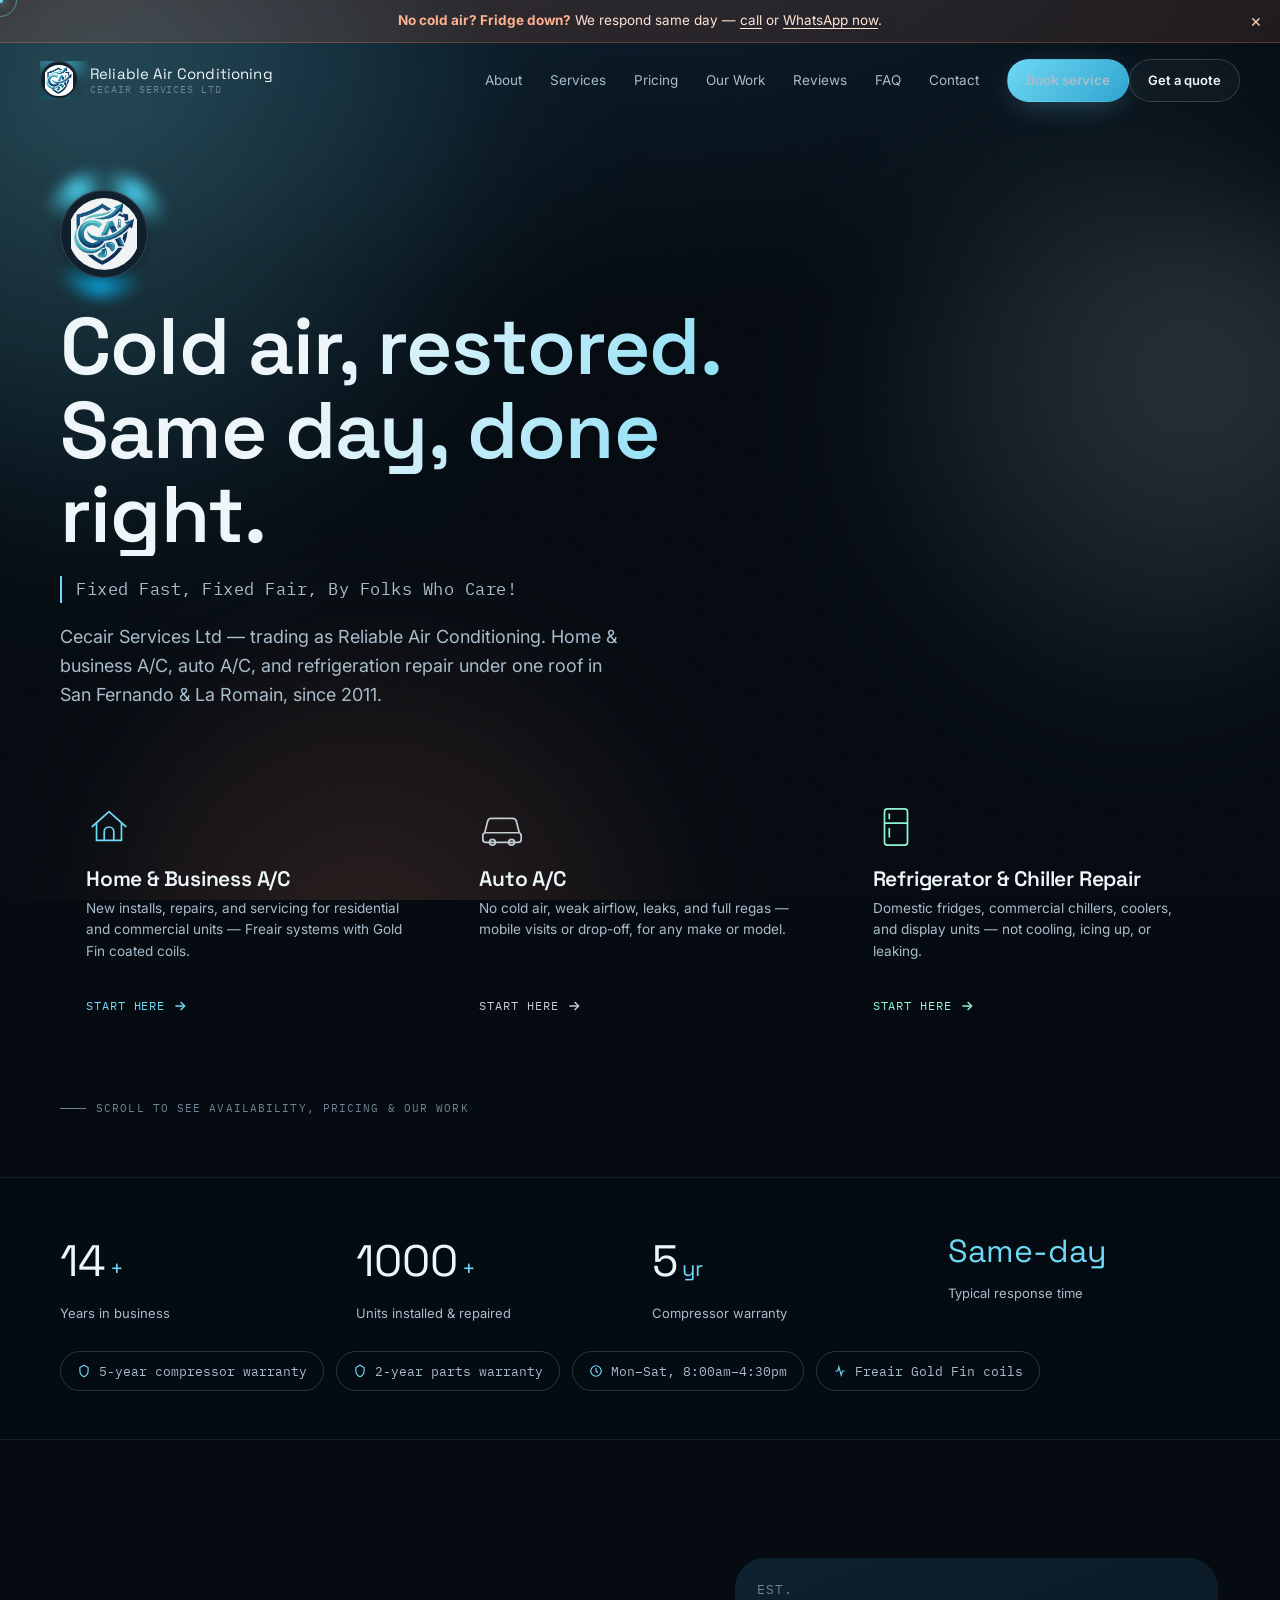
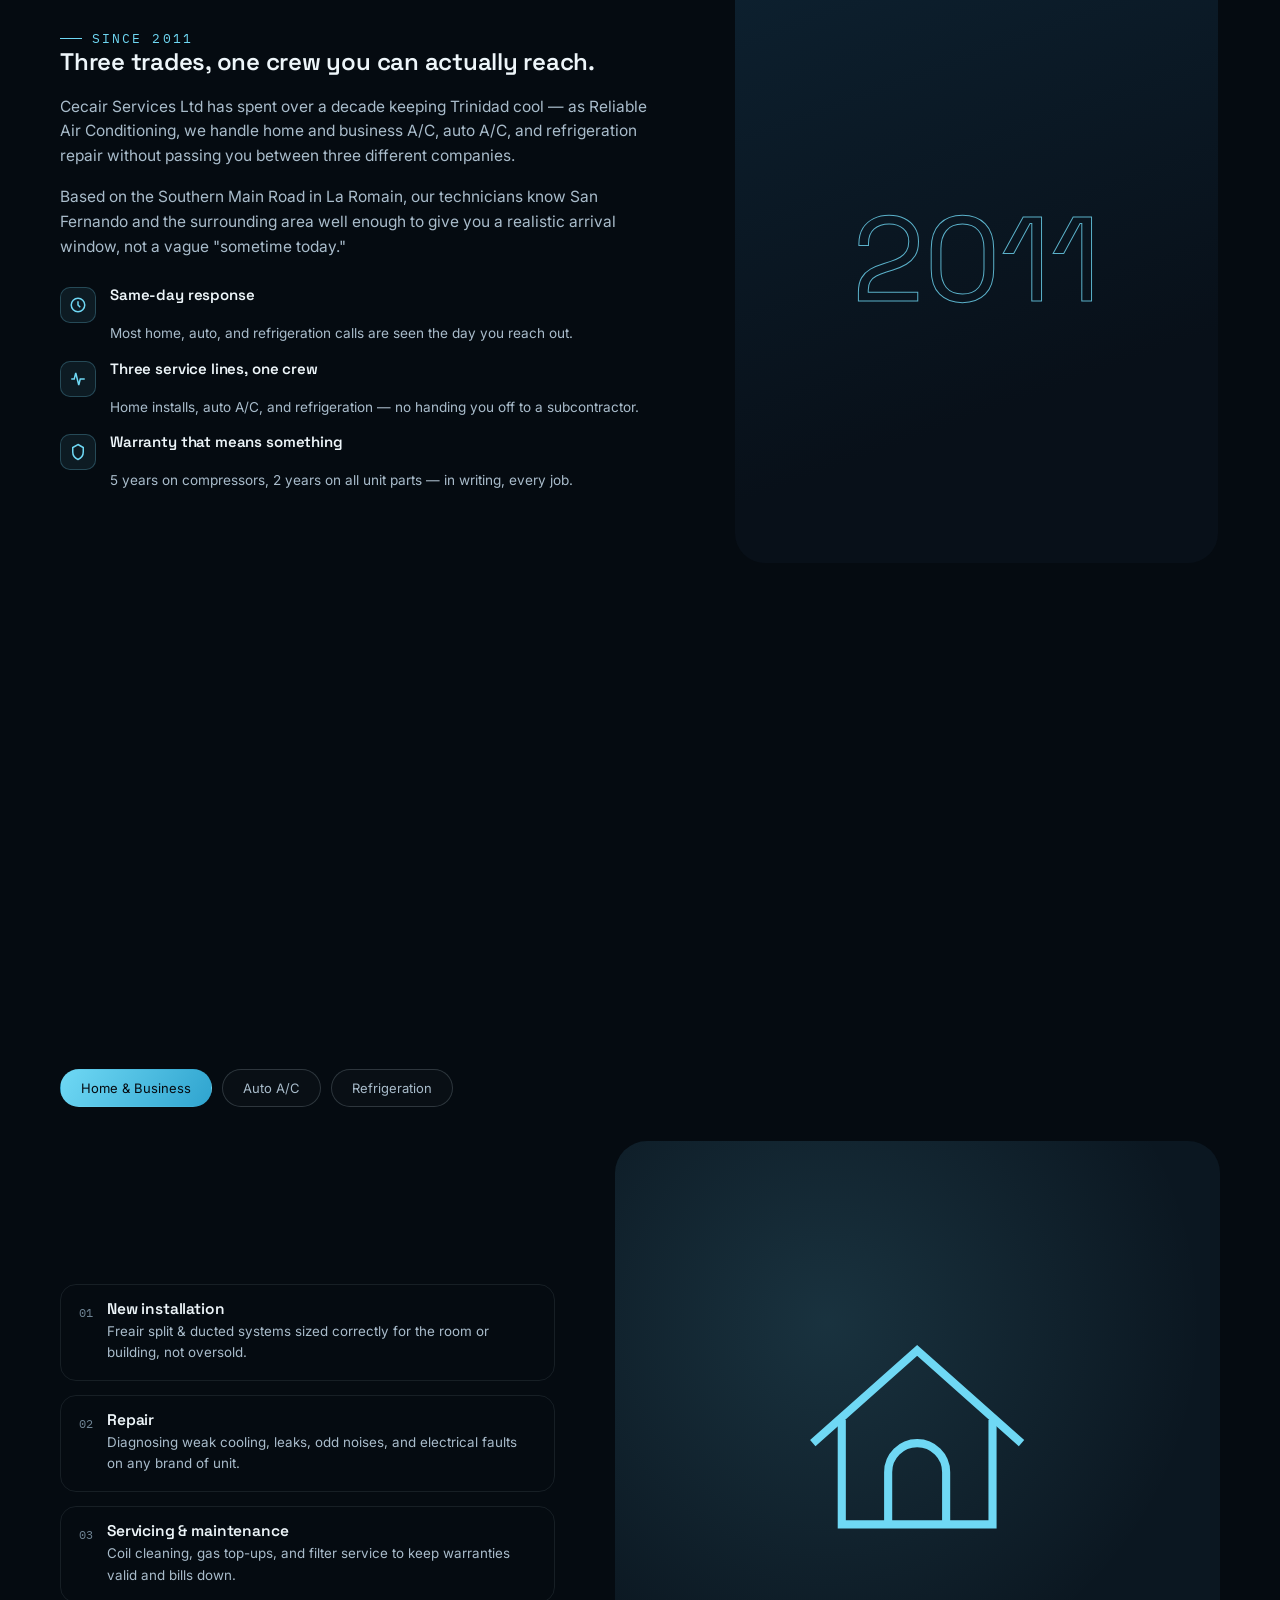
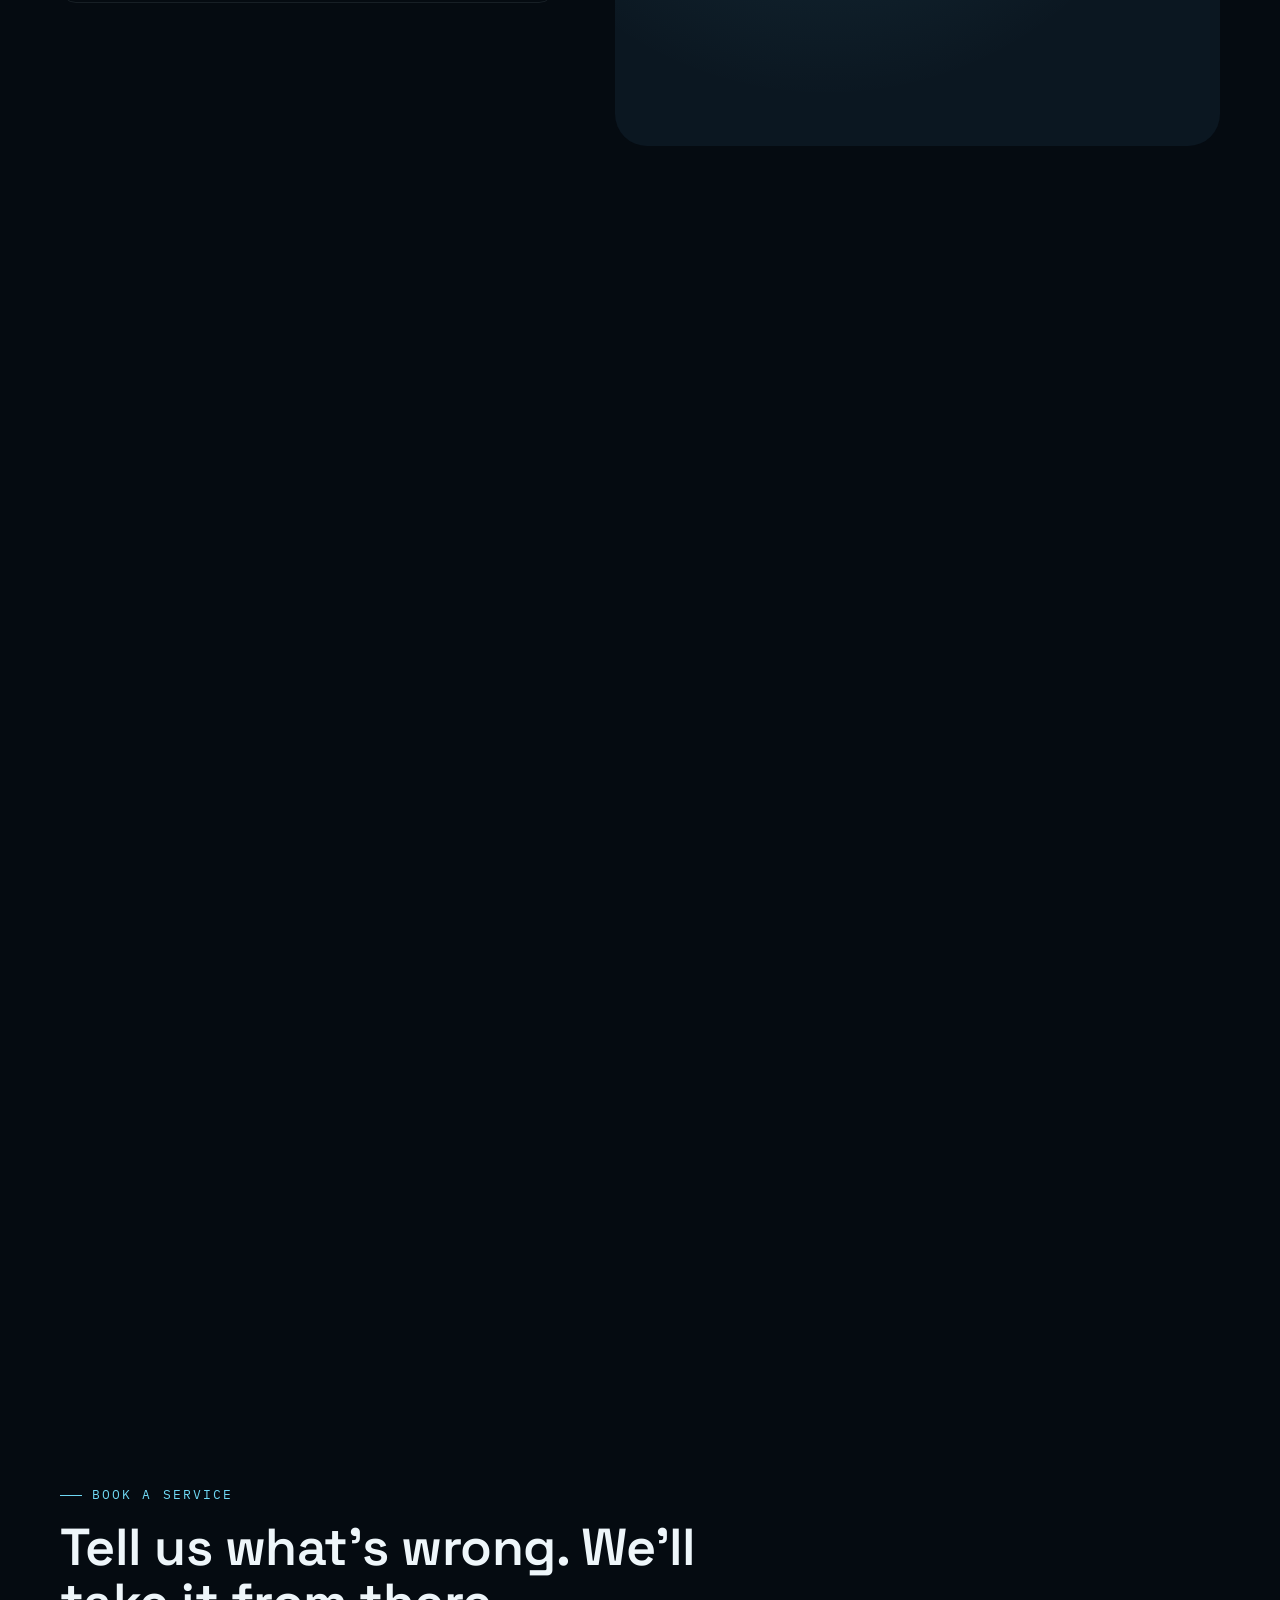
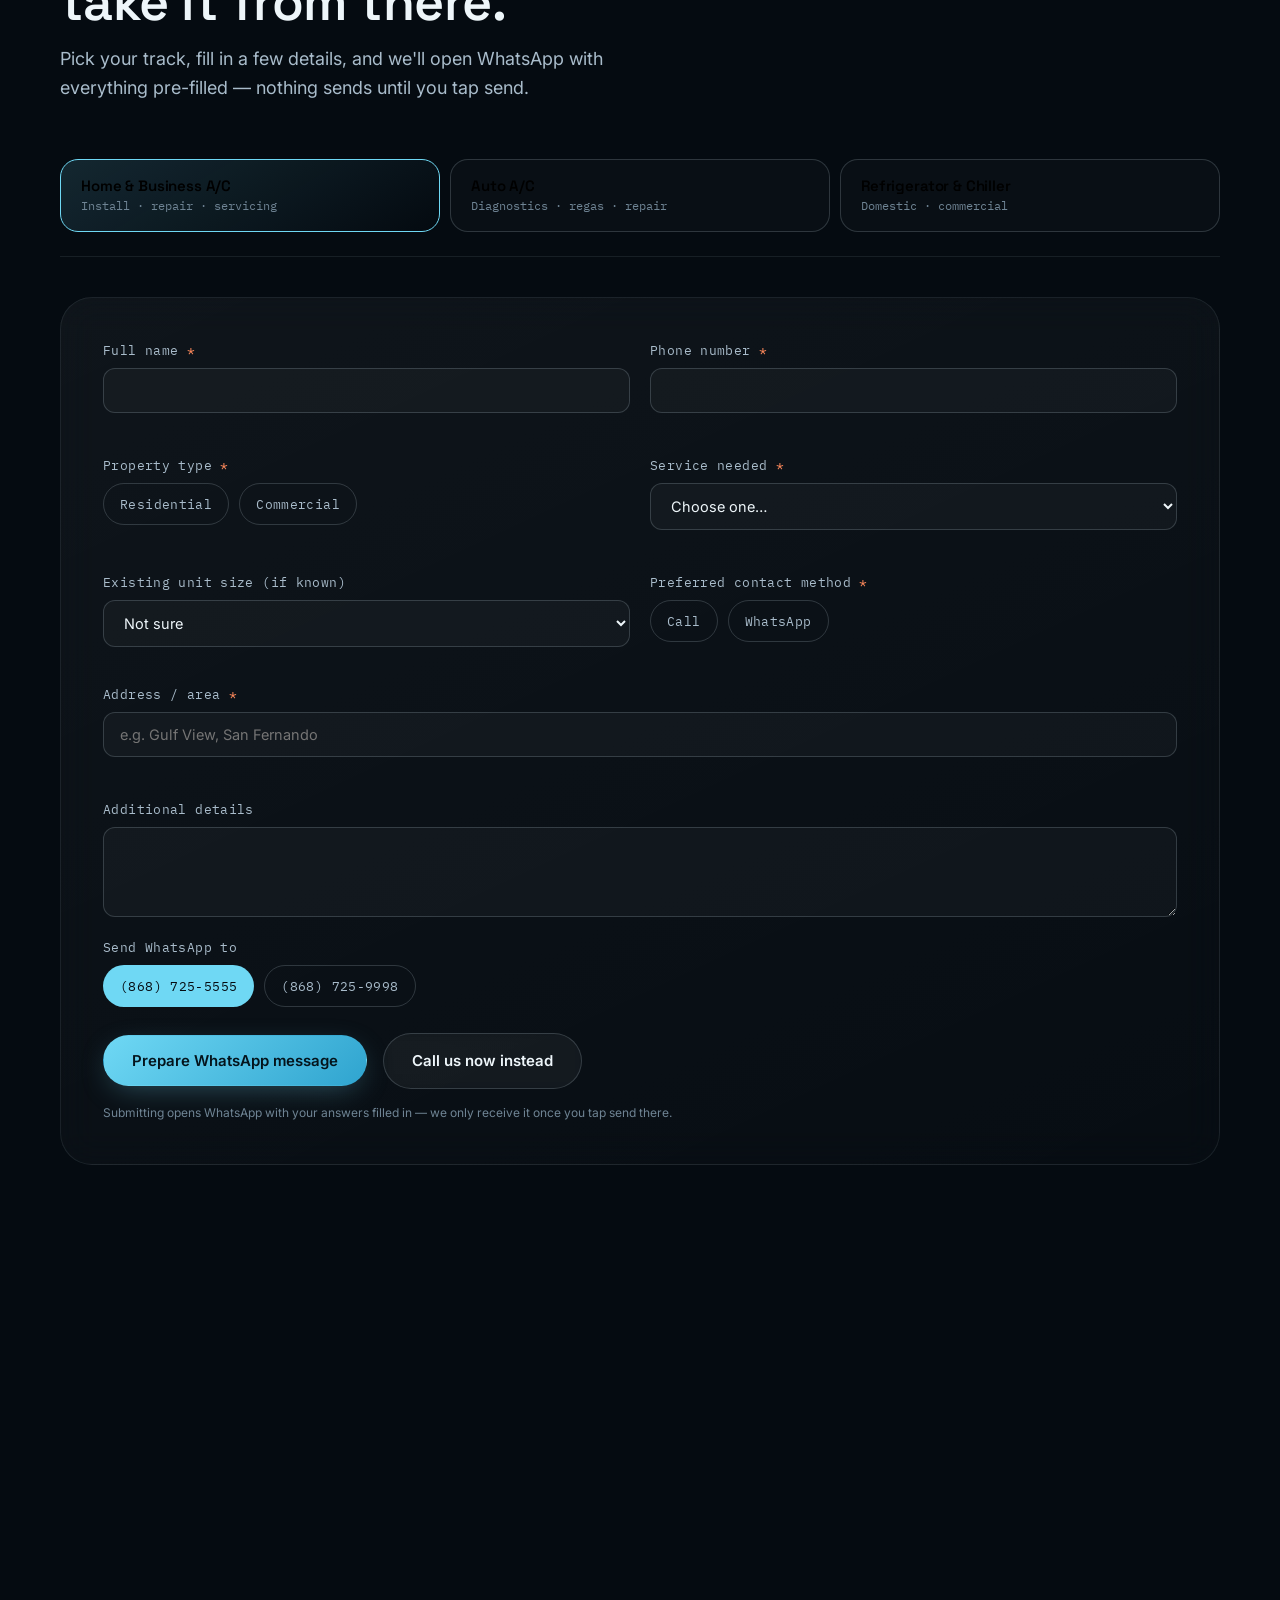
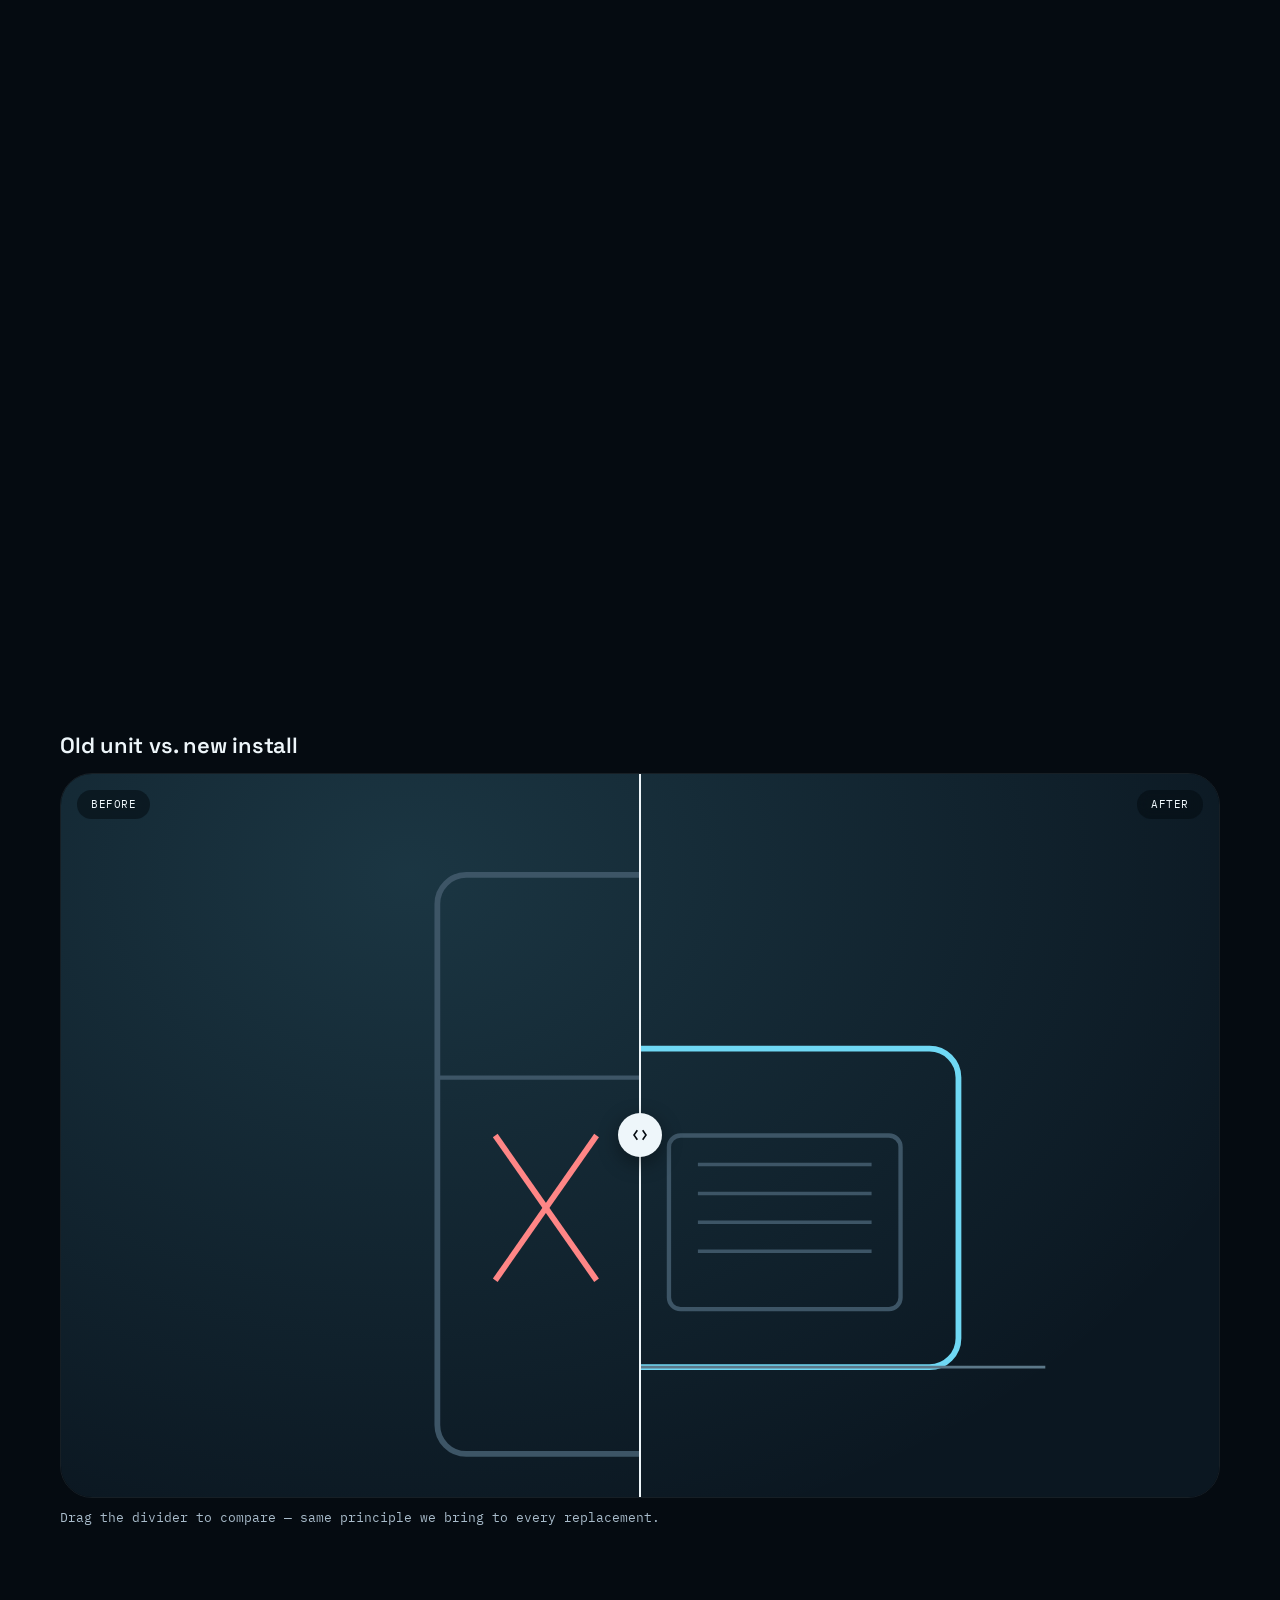
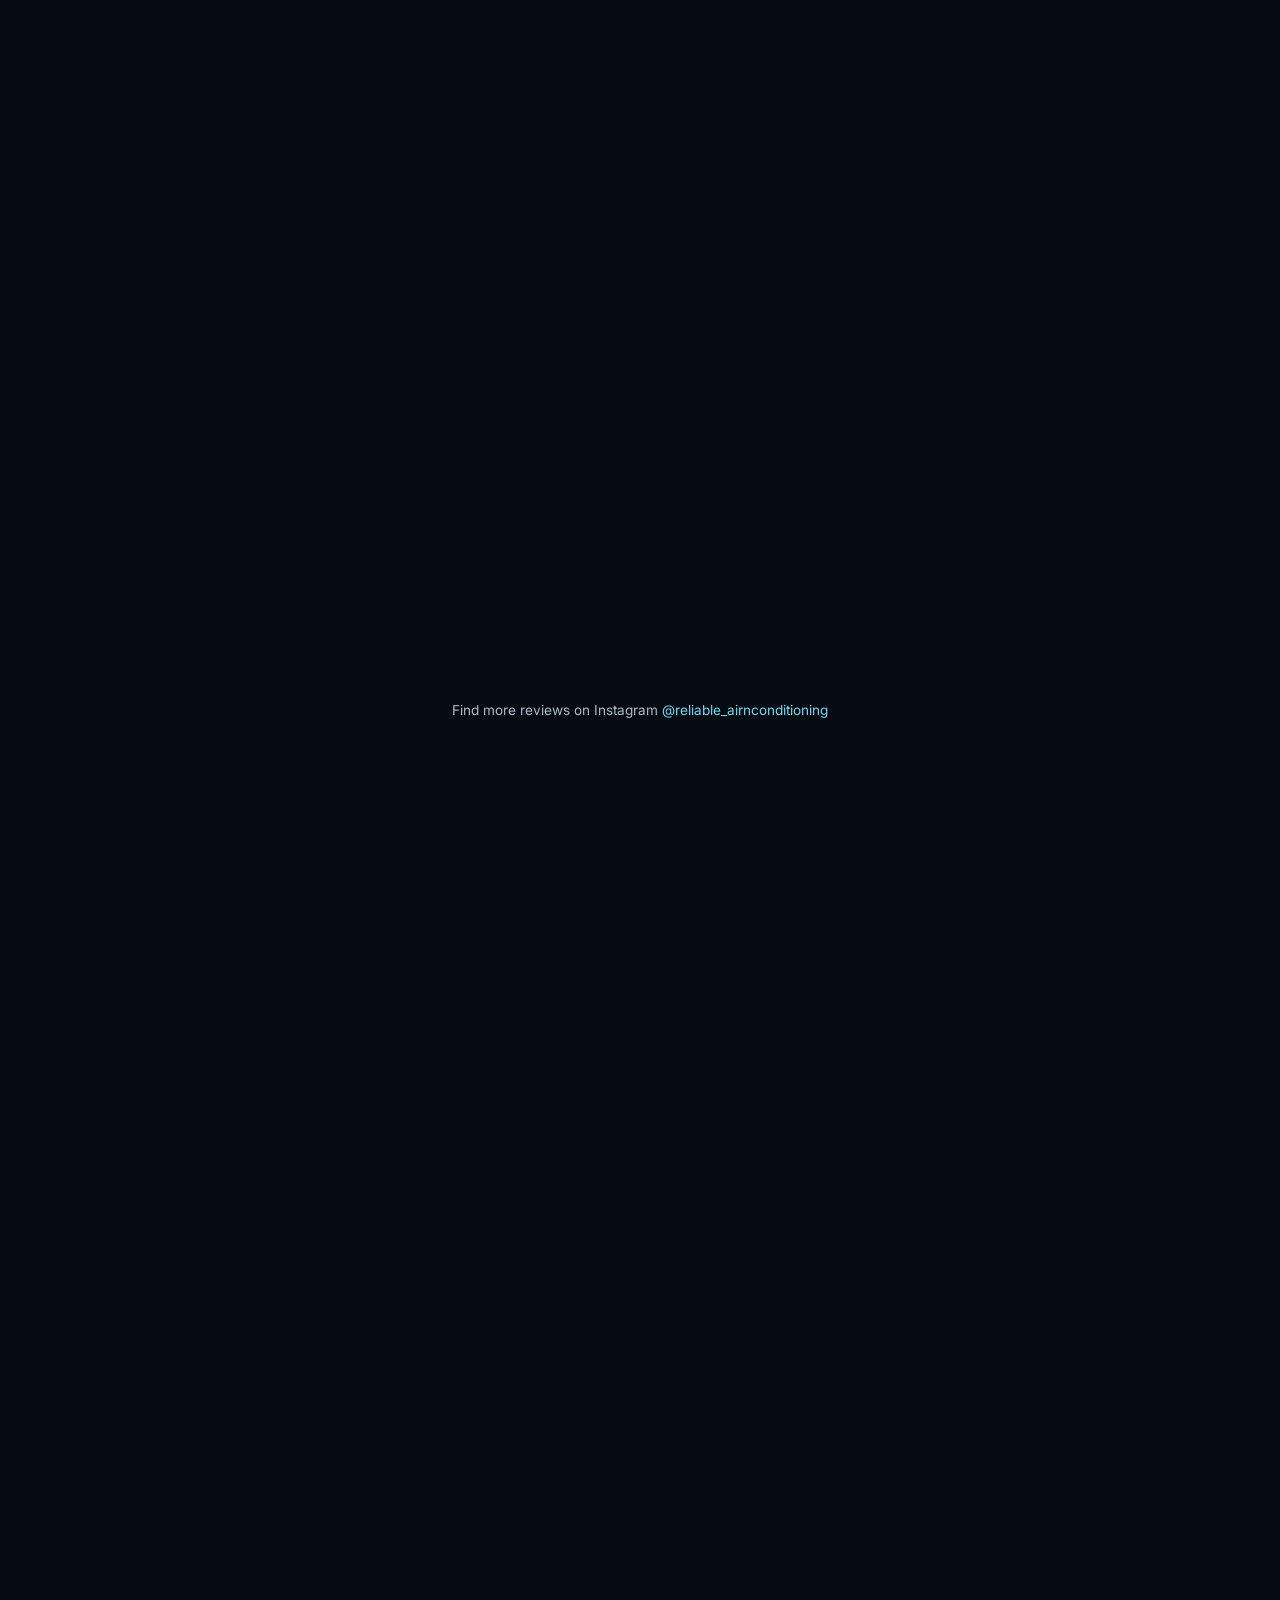
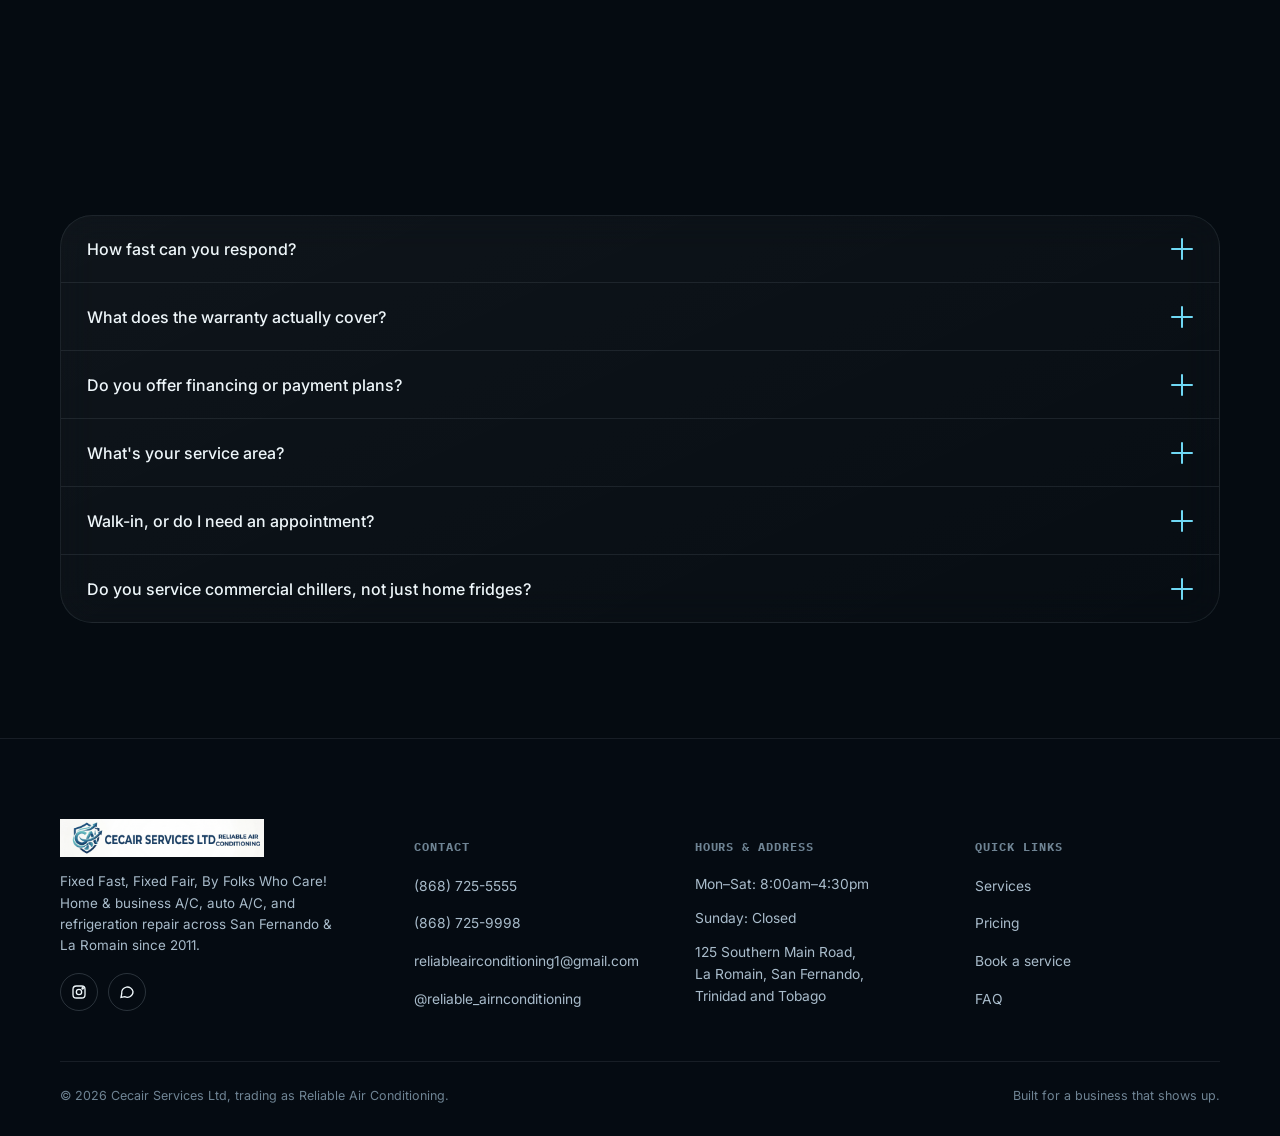
==== commit 6c81238f: "Add files via upload" ====
--- a/index.html.html
+++ b/index.html.html
@@ -56,9 +56,8 @@
 <div id="welcome" aria-hidden="true">
   <div class="poster-fallback">
       </div>
-  <video autoplay muted playsinline poster="assets/logo_lockup_opt.png"></video>
+  <video autoplay muted playsinline></video>
   <div class="welcome-veil"></div>
-  <img class="welcome-logo" src="assets/logo_icon_opt.png" alt="">
   <button class="skip-btn btn btn-ghost btn-sm" type="button">Skip intro →</button>
 </div>
 
@@ -83,7 +82,7 @@
 <!-- ===================== Header ===================== -->
 <header class="site-header">
   <a href="#top" class="brand">
-    <img src="assets/logo_icon_opt.png" alt="Reliable Air Conditioning logo">
+    <span class="logo-badge logo-badge--sm"><span class="logo-badge__bg"></span><img src="assets/logo_icon_opt.png" alt="Reliable Air Conditioning logo"></span>
     <span class="brand-name">Reliable Air Conditioning<small>Cecair Services Ltd</small></span>
   </a>
   <nav class="main-nav">
@@ -110,7 +109,7 @@
   <!-- ===================== Hero + service fork ===================== -->
   <section class="hero container">
     <div class="hero-top">
-      <img class="hero-logo" src="assets/logo_icon_opt.png" alt="">
+      <span class="logo-badge logo-badge--lg"><span class="logo-badge__bg"></span><img class="hero-logo" src="assets/logo_icon_opt.png" alt=""></span>
       <h1>Cold air, restored.<br>Same day, done right.</h1>
       <p class="tagline">Fixed Fast, Fixed Fair, By Folks Who Care!</p>
       <p class="hero-sub">Cecair Services Ltd — trading as Reliable Air Conditioning. Home &amp; business A/C, auto A/C, and refrigeration repair under one roof in San Fernando &amp; La Romain, since 2011.</p>
--- a/style.css
+++ b/style.css
@@ -281,10 +281,6 @@
   pointer-events:none;
 }
 #welcome .skip-btn.show{ opacity:1; transform:translateY(0); pointer-events:auto; }
-#welcome .welcome-logo{
-  position:absolute; top:clamp(24px,6vh,48px); left:50%; transform:translateX(-50%);
-  z-index:2; width:clamp(140px,20vw,190px); opacity:0.92;
-}
 
 /* ==========================================================================
    Header
@@ -307,15 +303,71 @@
   border-bottom-color:var(--line);
   padding-top:12px; padding-bottom:12px;
 }
-.brand{ display:flex; align-items:center; gap:12px; }
-.brand img{ height:34px; width:auto; }
-.brand-name{ font-family:var(--display); font-size:15px; letter-spacing:0.01em; line-height:1.15; }
-.brand-name small{ display:block; font-family:var(--mono); font-size:9.5px; letter-spacing:0.1em; color:var(--mist-dim); text-transform:uppercase; margin-top:2px; }
+.brand{ display:flex; align-items:center; gap:12px; min-width:0; flex:1 1 auto; overflow:hidden; }
+.brand-name{ font-family:var(--display); font-size:15px; letter-spacing:0.01em; line-height:1.15; min-width:0; white-space:nowrap; overflow:hidden; text-overflow:ellipsis; }
+.brand-name small{ display:block; font-family:var(--mono); font-size:9.5px; letter-spacing:0.1em; color:var(--mist-dim); text-transform:uppercase; margin-top:2px; white-space:nowrap; overflow:hidden; text-overflow:ellipsis; }
+
+/* Circular logo badge with animated blue flame glow */
+.logo-badge{
+  position:relative;
+  display:flex; align-items:center; justify-content:center;
+  border-radius:50%;
+  flex-shrink:0;
+}
+.logo-badge::before{
+  content:"";
+  position:absolute; inset:-22%;
+  border-radius:50%;
+  background:
+    conic-gradient(from 0deg,
+      transparent 0deg, var(--ice) 35deg, transparent 80deg,
+      transparent 140deg, var(--ice-2) 185deg, transparent 230deg,
+      transparent 290deg, var(--ice) 330deg, transparent 360deg);
+  filter:blur(7px) saturate(1.4);
+  opacity:0.9;
+  animation:logoFlameSpin 5s linear infinite;
+  z-index:0;
+}
+.logo-badge::after{
+  content:"";
+  position:absolute; inset:-6%;
+  border-radius:50%;
+  background:radial-gradient(circle, var(--ice-glow) 0%, transparent 70%);
+  filter:blur(4px);
+  animation:logoFlamePulse 2.6s ease-in-out infinite;
+  z-index:0;
+}
+.logo-badge img{
+  position:relative; z-index:2;
+  width:82%; height:82%;
+  border-radius:50%;
+  object-fit:contain;
+}
+.logo-badge__bg{
+  position:absolute; inset:0;
+  border-radius:50%;
+  background:var(--panel-2);
+  box-shadow:inset 0 0 0 1px var(--line-strong), 0 2px 10px rgba(0,0,0,0.4);
+  z-index:1;
+}
+.logo-badge--sm{ width:38px; height:38px; }
+.logo-badge--lg{ width:clamp(64px,8vw,88px); height:clamp(64px,8vw,88px); margin-bottom:6px; }
+@keyframes logoFlameSpin{
+  0%{ transform:rotate(0deg); }
+  100%{ transform:rotate(360deg); }
+}
+@keyframes logoFlamePulse{
+  0%,100%{ opacity:0.6; transform:scale(1); }
+  50%{ opacity:1; transform:scale(1.08); }
+}
+@media (prefers-reduced-motion: reduce){
+  .logo-badge::before, .logo-badge::after{ animation:none; }
+}
 
 nav.main-nav{ display:flex; align-items:center; gap:28px; }
 nav.main-nav a{ font-size:13.5px; color:var(--mist); transition:color .25s; position:relative; }
 nav.main-nav a:hover{ color:var(--frost); }
-.header-cta{ display:flex; align-items:center; gap:12px; }
+.header-cta{ display:flex; align-items:center; gap:12px; flex-shrink:0; }
 .header-cta .btn span.short{ display:none; }
 .nav-toggle{ display:none; background:none; border:1px solid var(--line-strong); border-radius:10px; width:42px; height:42px; align-items:center; justify-content:center; color:var(--frost); }
 
@@ -327,6 +379,7 @@
   color:#ffe3d4;
   font-size:13.5px;
   padding:10px clamp(16px,4vw,40px);
+  padding-right:clamp(38px,10vw,40px);
   display:flex; align-items:center; justify-content:center; gap:14px;
   text-align:center;
 }
@@ -350,7 +403,7 @@
   padding-bottom:60px;
 }
 .hero-top{ display:flex; flex-direction:column; align-items:flex-start; gap:20px; max-width:820px; }
-.hero-logo{ width:clamp(56px,7vw,76px); opacity:0.95; margin-bottom:6px; }
+.hero-logo{ opacity:0.95; }
 .hero h1{
   font-size:clamp(38px,6.6vw,80px);
   font-weight:600;
@@ -851,4 +904,13 @@
   .footer-grid{ grid-template-columns:1fr; }
   .trust-grid{ grid-template-columns:1fr 1fr; gap:20px; }
   .container{ padding:0 18px; }
-}
+  header.site-header{ padding:12px 16px; gap:10px; }
+  .brand{ gap:9px; }
+  .brand img{ height:28px; }
+  .brand-name{ font-size:13px; }
+  .brand-name small{ font-size:8.5px; }
+  .header-cta{ gap:8px; }
+  .nav-toggle{ width:38px; height:38px; }
+  .urgent-banner{ font-size:12px; padding:8px 14px; padding-right:34px; }
+  .urgent-banner .banner-close{ right:10px; font-size:16px; }
+}
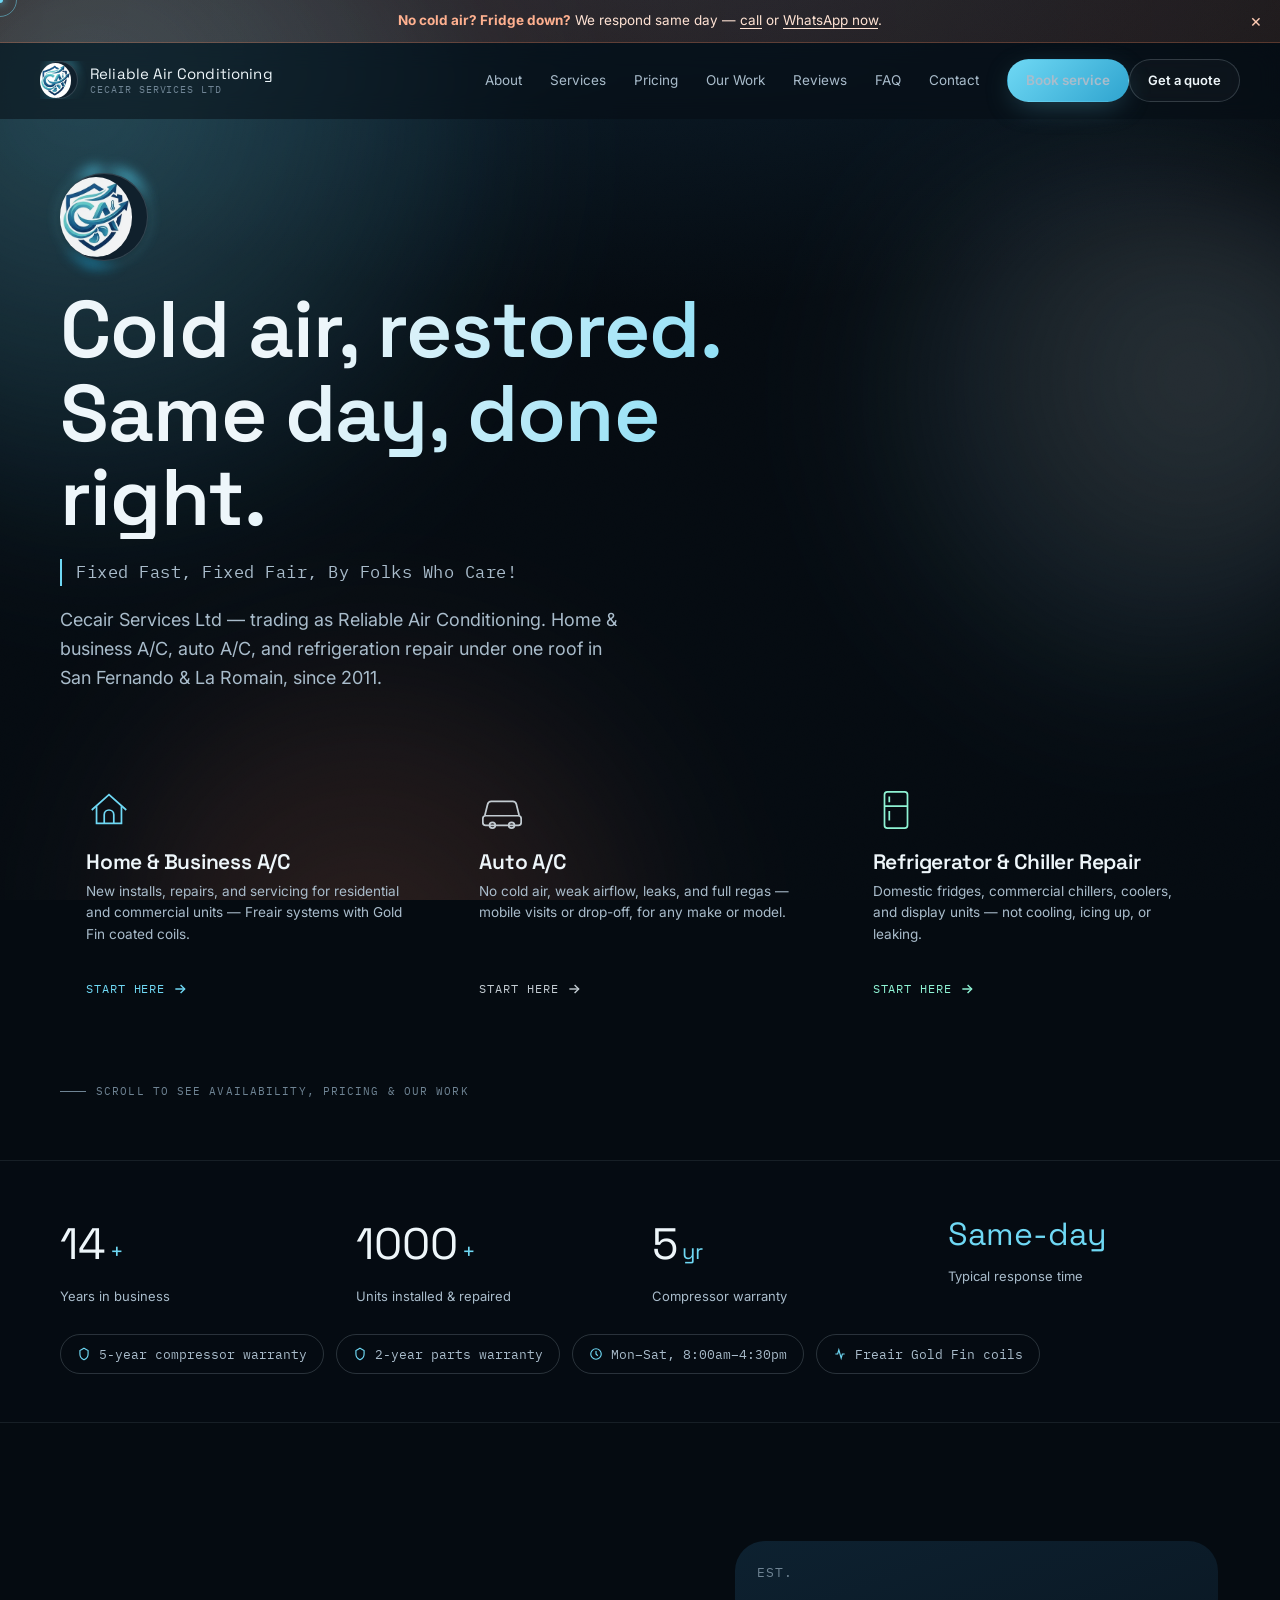
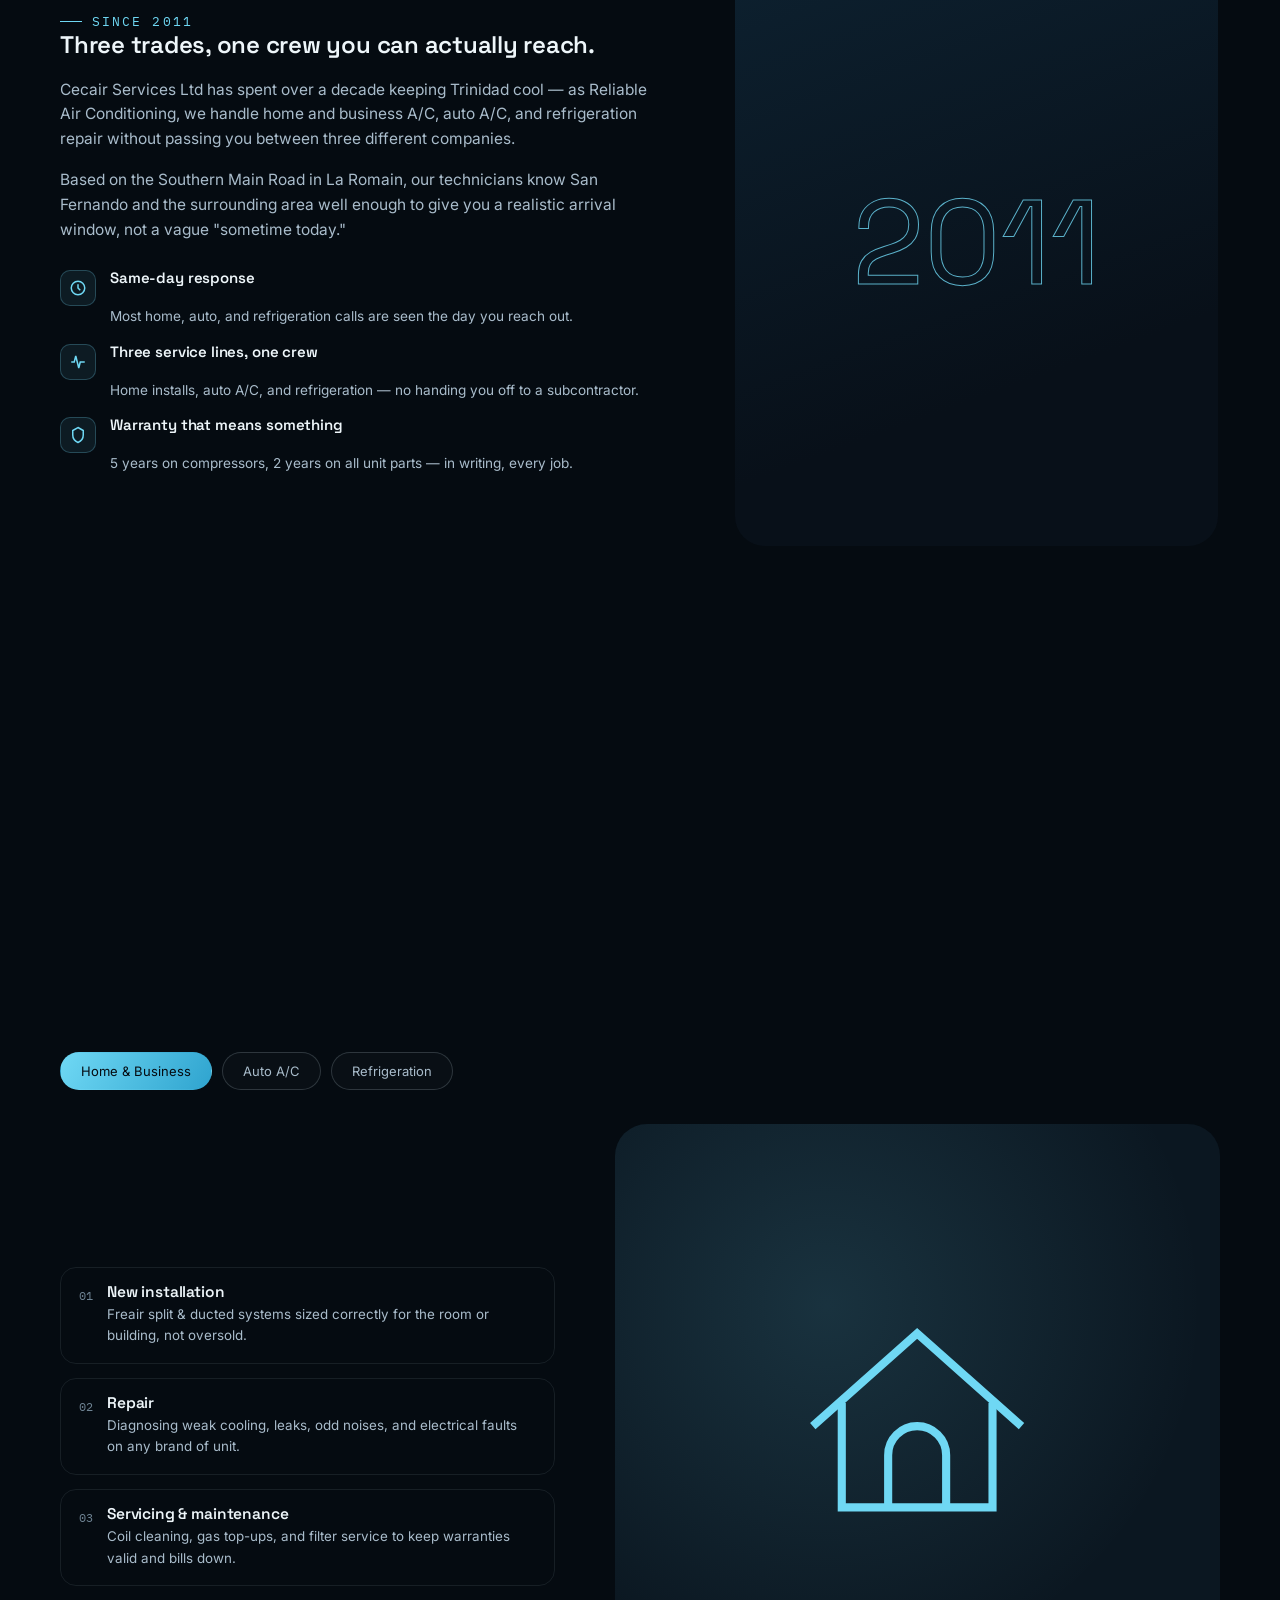
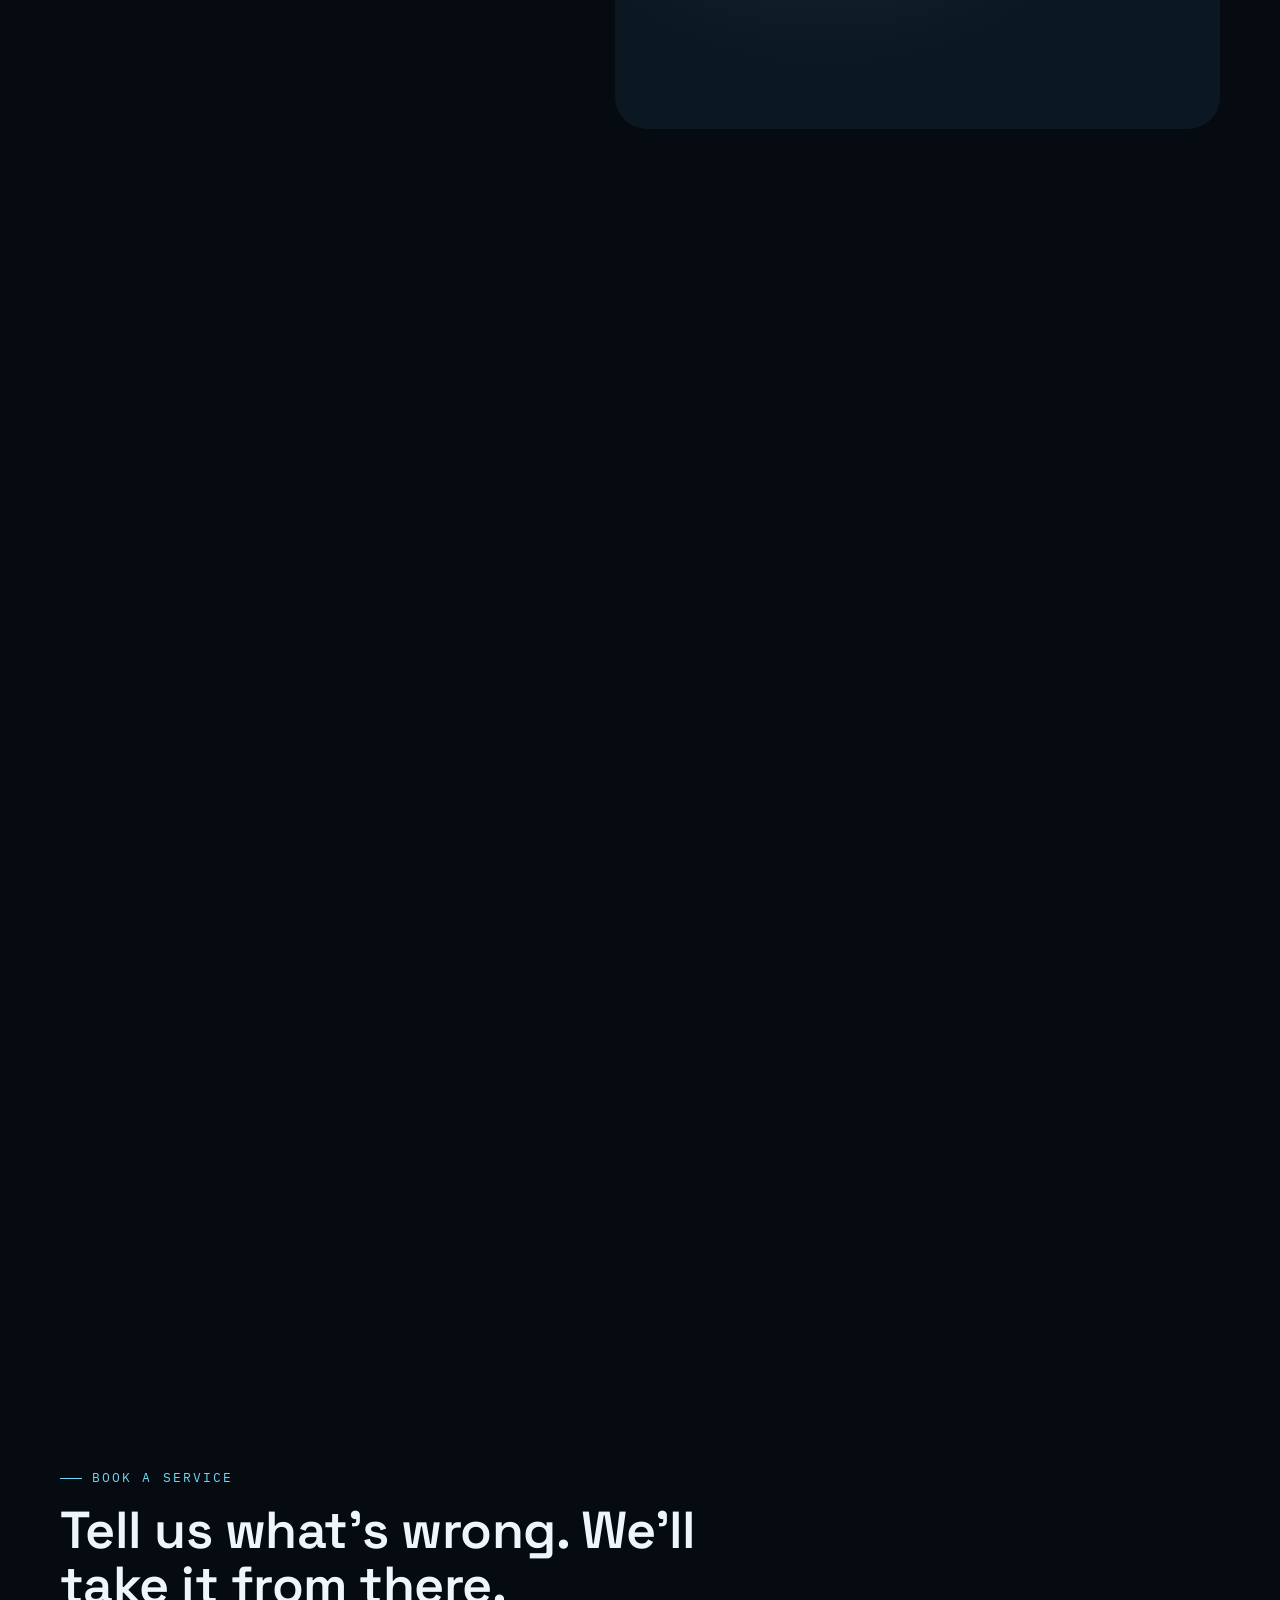
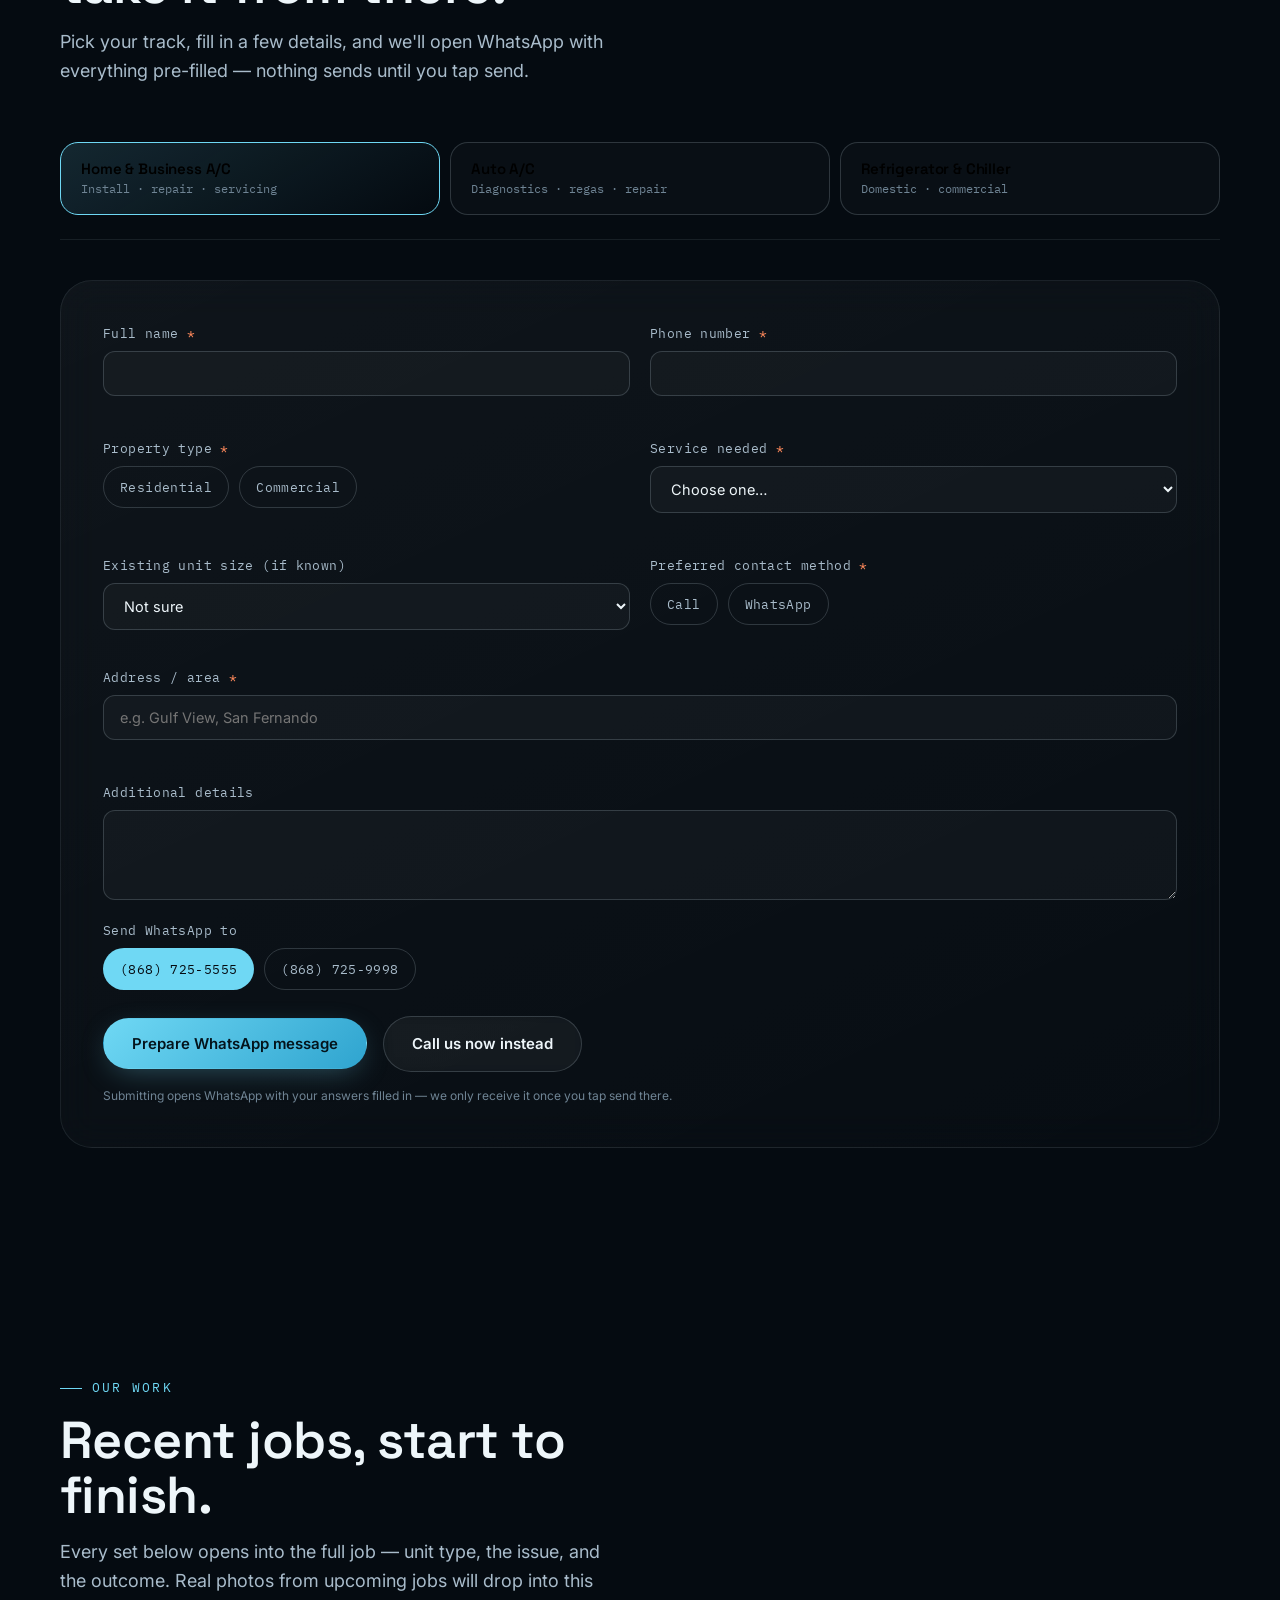
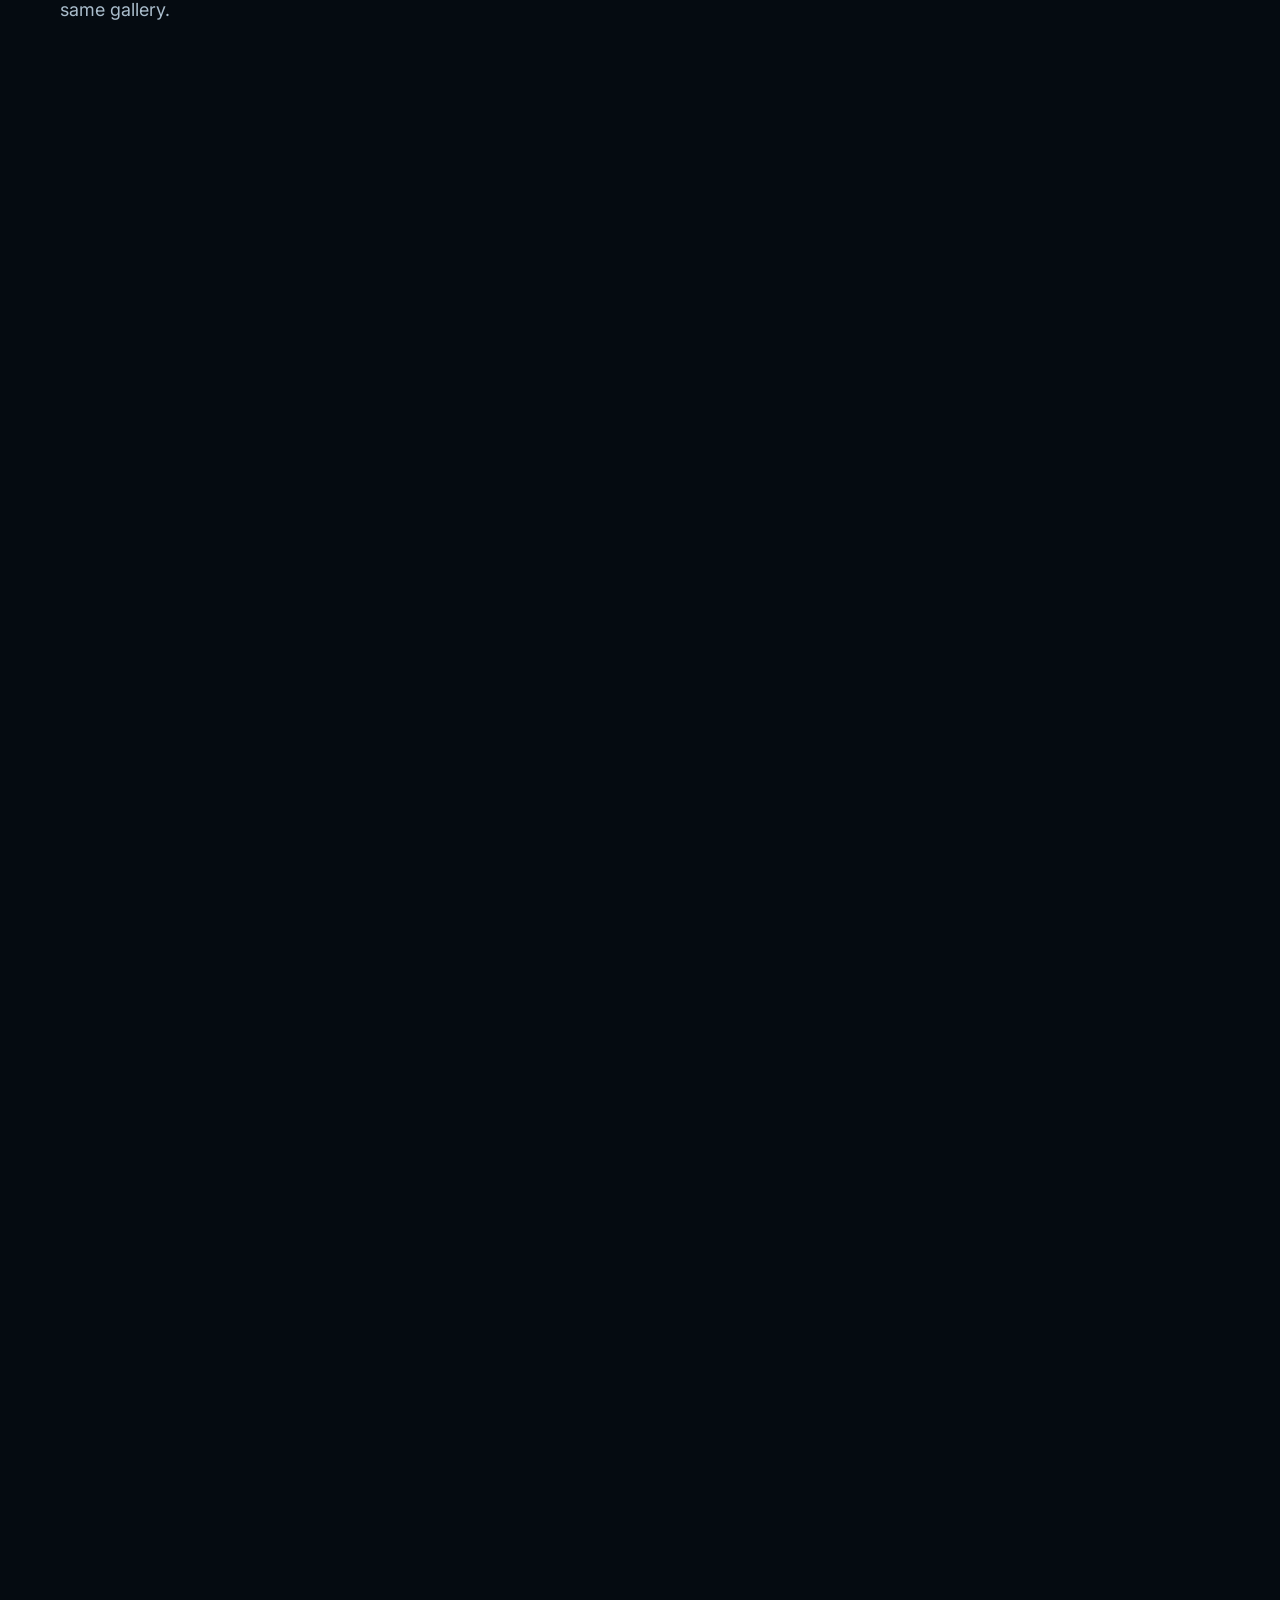
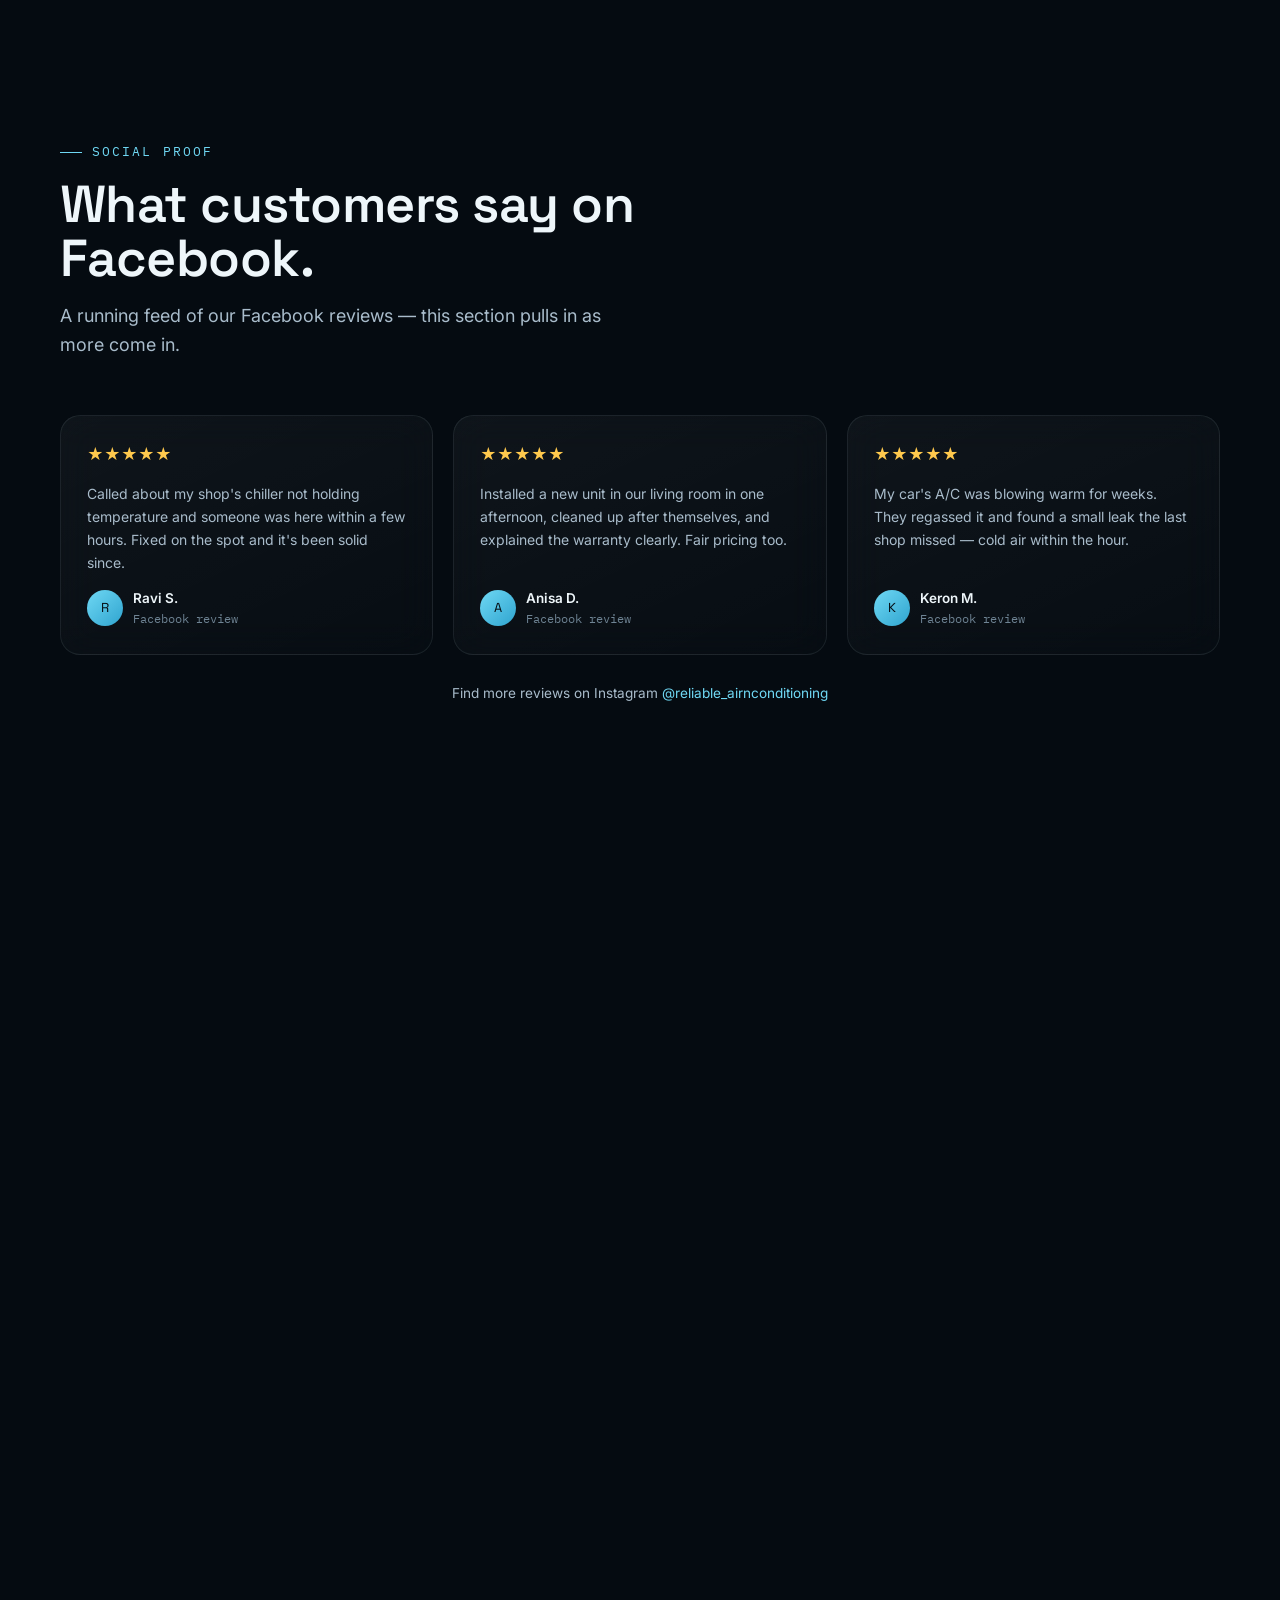
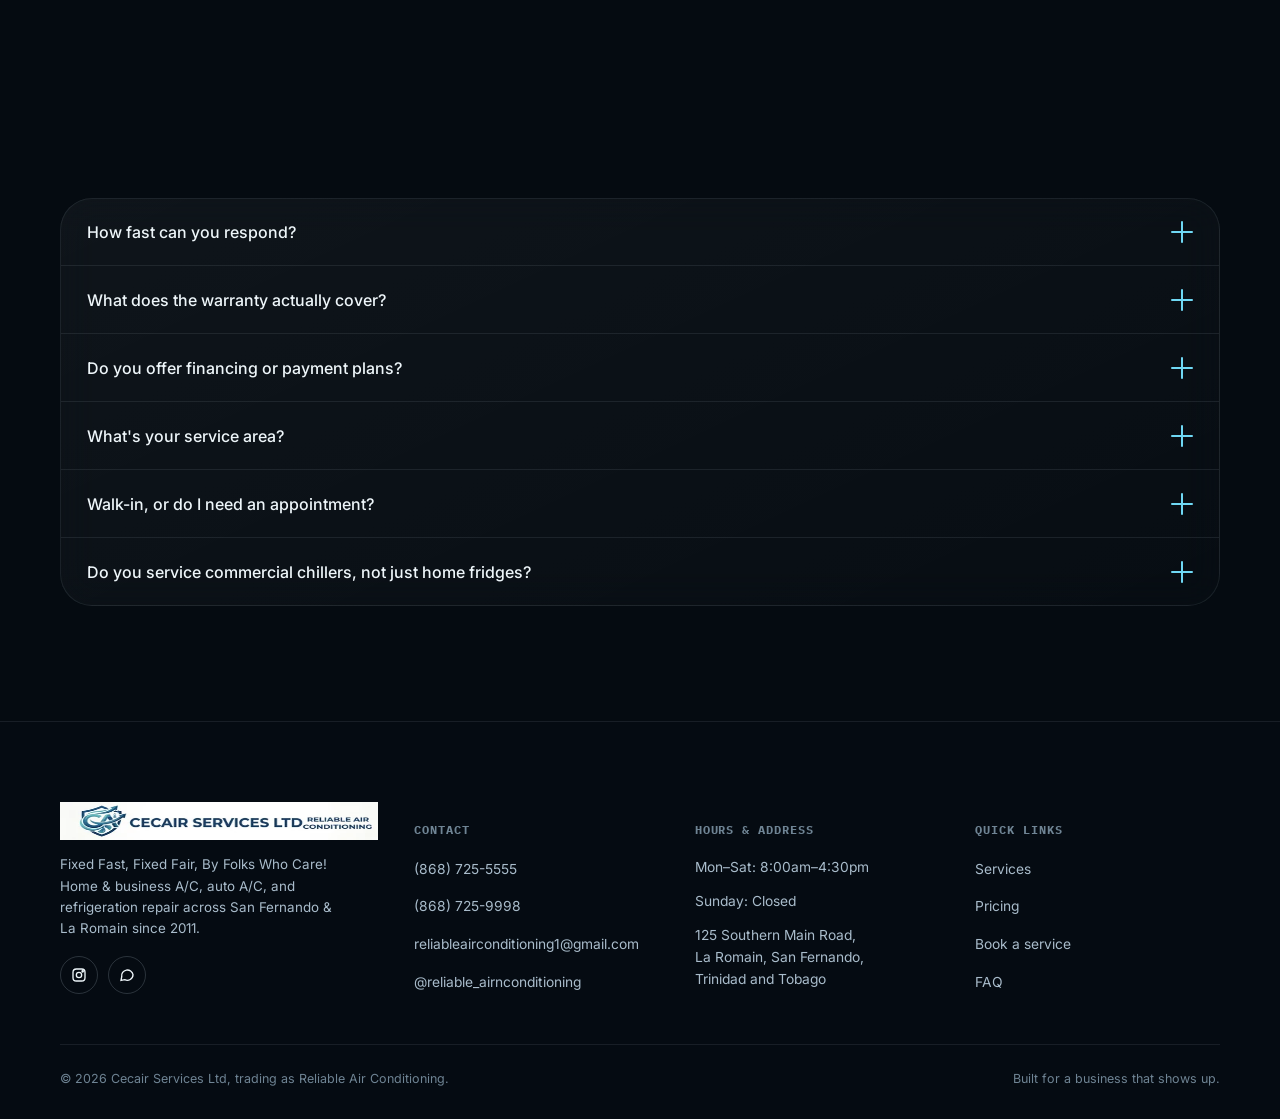
==== commit cacdf55b: "Add files via upload" ====
--- a/index.html.html
+++ b/index.html.html
@@ -16,13 +16,15 @@
 <meta property="og:url" content="https://reliableairconditioning.tt/">
 <meta name="twitter:card" content="summary_large_image">
 
-<link rel="icon" type="image/png" sizes="256x256" href="assets/1784479285656">
+<link rel="icon" type="image/png" sizes="256x256" href="assets/logo_icon_opt.png">
 <link rel="icon" type="image/png" sizes="32x32" href="assets/favicon-32.png">
 <link rel="apple-touch-icon" href="assets/favicon.png">
 
 <link rel="preconnect" href="https://fonts.googleapis.com">
 <link rel="preconnect" href="https://fonts.gstatic.com" crossorigin>
-<link href="https://fonts.googleapis.com/css2?family=Space+Grotesk:wght@500;600;700&family=Inter:wght@400;500;600;700&family=IBM+Plex+Mono:wght@400;500&display=swap" rel="stylesheet">
+<link rel="preload" as="style" href="https://fonts.googleapis.com/css2?family=Space+Grotesk:wght@500;600;700&family=Inter:wght@400;500;600;700&family=IBM+Plex+Mono:wght@400;500&display=swap">
+<link href="https://fonts.googleapis.com/css2?family=Space+Grotesk:wght@500;600;700&family=Inter:wght@400;500;600;700&family=IBM+Plex+Mono:wght@400;500&display=swap" rel="stylesheet" media="print" onload="this.media='all'">
+<noscript><link href="https://fonts.googleapis.com/css2?family=Space+Grotesk:wght@500;600;700&family=Inter:wght@400;500;600;700&family=IBM+Plex+Mono:wght@400;500&display=swap" rel="stylesheet"></noscript>
 
 <link rel="stylesheet" href="style.css">
 
@@ -56,7 +58,7 @@
 <div id="welcome" aria-hidden="true">
   <div class="poster-fallback">
       </div>
-  <video autoplay muted playsinline></video>
+  <video autoplay muted playsinline preload="auto" fetchpriority="high"></video>
   <div class="welcome-veil"></div>
   <button class="skip-btn btn btn-ghost btn-sm" type="button">Skip intro →</button>
 </div>
@@ -82,7 +84,7 @@
 <!-- ===================== Header ===================== -->
 <header class="site-header">
   <a href="#top" class="brand">
-    <span class="logo-badge logo-badge--sm"><span class="logo-badge__bg"></span><img src="assets/logo_icon_opt.png" alt="Reliable Air Conditioning logo"></span>
+    <span class="logo-badge logo-badge--sm"><span class="logo-badge__bg"></span><picture><source srcset="assets/logo_icon_opt.webp" type="image/webp"><img src="assets/logo_icon_opt.png" alt="Reliable Air Conditioning logo" width="220" height="220" decoding="async"></picture></span>
     <span class="brand-name">Reliable Air Conditioning<small>Cecair Services Ltd</small></span>
   </a>
   <nav class="main-nav">
@@ -109,7 +111,7 @@
   <!-- ===================== Hero + service fork ===================== -->
   <section class="hero container">
     <div class="hero-top">
-      <span class="logo-badge logo-badge--lg"><span class="logo-badge__bg"></span><img class="hero-logo" src="assets/logo_icon_opt.png" alt=""></span>
+      <span class="logo-badge logo-badge--lg"><span class="logo-badge__bg"></span><picture><source srcset="assets/logo_icon_opt.webp" type="image/webp"><img class="hero-logo" src="assets/logo_icon_opt.png" alt="" width="220" height="220" decoding="async"></picture></span>
       <h1>Cold air, restored.<br>Same day, done right.</h1>
       <p class="tagline">Fixed Fast, Fixed Fair, By Folks Who Care!</p>
       <p class="hero-sub">Cecair Services Ltd — trading as Reliable Air Conditioning. Home &amp; business A/C, auto A/C, and refrigeration repair under one roof in San Fernando &amp; La Romain, since 2011.</p>
@@ -635,7 +637,7 @@
   <div class="container">
     <div class="footer-grid">
       <div class="footer-brand">
-        <img src="assets/logo_lockup_opt.png" alt="Reliable Air Conditioning — Cecair Services Ltd">
+        <picture><source srcset="assets/logo_lockup_footer.webp" type="image/webp"><img src="assets/logo_lockup_opt.png" alt="Reliable Air Conditioning — Cecair Services Ltd" loading="lazy" decoding="async" width="420" height="78"></picture>
         <p>Fixed Fast, Fixed Fair, By Folks Who Care! Home &amp; business A/C, auto A/C, and refrigeration repair across San Fernando &amp; La Romain since 2011.</p>
         <div class="footer-social">
           <a href="https://www.instagram.com/reliable_airnconditioning" target="_blank" rel="noopener" aria-label="Instagram"><svg width="16" height="16" viewBox="0 0 24 24" fill="none" stroke="currentColor" stroke-width="2"><rect x="3" y="3" width="18" height="18" rx="5"/><circle cx="12" cy="12" r="4"/><circle cx="17.5" cy="6.5" r="1"/></svg></a>
@@ -694,7 +696,7 @@
   <svg viewBox="0 0 24 24" fill="none" stroke="currentColor" stroke-width="2"><path d="M21 11.5a8.5 8.5 0 0 1-12.4 7.5L3 20l1.1-5.4A8.5 8.5 0 1 1 21 11.5z"/></svg>
 </a>
 
-<script src="gallery-data.js"></script>
-<script src="script.js"></script>
+<script src="gallery-data.js" defer></script>
+<script src="script.js" defer></script>
 </body>
 </html>
--- a/style.css
+++ b/style.css
@@ -295,6 +295,9 @@
   display:flex; align-items:center; justify-content:space-between;
   transition:background .4s ease, backdrop-filter .4s ease, border-color .4s ease, padding .3s ease;
   border-bottom:1px solid transparent;
+  background:rgba(6,13,20,0.55);
+  backdrop-filter:blur(12px);
+  -webkit-backdrop-filter:blur(12px);
 }
 header.site-header.scrolled{
   background:rgba(6,13,20,0.72);
@@ -316,24 +319,25 @@
 }
 .logo-badge::before{
   content:"";
-  position:absolute; inset:-22%;
+  position:absolute; inset:-10%;
   border-radius:50%;
   background:
     conic-gradient(from 0deg,
-      transparent 0deg, var(--ice) 35deg, transparent 80deg,
-      transparent 140deg, var(--ice-2) 185deg, transparent 230deg,
-      transparent 290deg, var(--ice) 330deg, transparent 360deg);
-  filter:blur(7px) saturate(1.4);
-  opacity:0.9;
-  animation:logoFlameSpin 5s linear infinite;
+      transparent 0deg, var(--ice) 30deg, transparent 70deg,
+      transparent 160deg, var(--ice-2) 195deg, transparent 235deg,
+      transparent 320deg, var(--ice) 350deg, transparent 360deg);
+  filter:blur(6px) saturate(1.3);
+  opacity:0.5;
+  animation:logoFlameSpin 6s linear infinite;
   z-index:0;
 }
 .logo-badge::after{
   content:"";
-  position:absolute; inset:-6%;
+  position:absolute; inset:-10%;
   border-radius:50%;
-  background:radial-gradient(circle, var(--ice-glow) 0%, transparent 70%);
+  background:radial-gradient(circle, var(--ice-glow) 0%, rgba(111,216,244,0.18) 55%, transparent 75%);
   filter:blur(4px);
+  opacity:0.9;
   animation:logoFlamePulse 2.6s ease-in-out infinite;
   z-index:0;
 }
@@ -399,8 +403,12 @@
   z-index:2;
   min-height:100vh;
   display:flex; flex-direction:column; justify-content:center;
-  padding-top:clamp(150px,22vh,190px);
   padding-bottom:60px;
+}
+/* Compound selector so this always wins over .container's own padding rules
+   (including the mobile media-query one), regardless of source order. */
+.hero.container{
+  padding-top:calc(var(--topbar-h, 130px) + clamp(24px,6vh,60px));
 }
 .hero-top{ display:flex; flex-direction:column; align-items:flex-start; gap:20px; max-width:820px; }
 .hero-logo{ opacity:0.95; }
